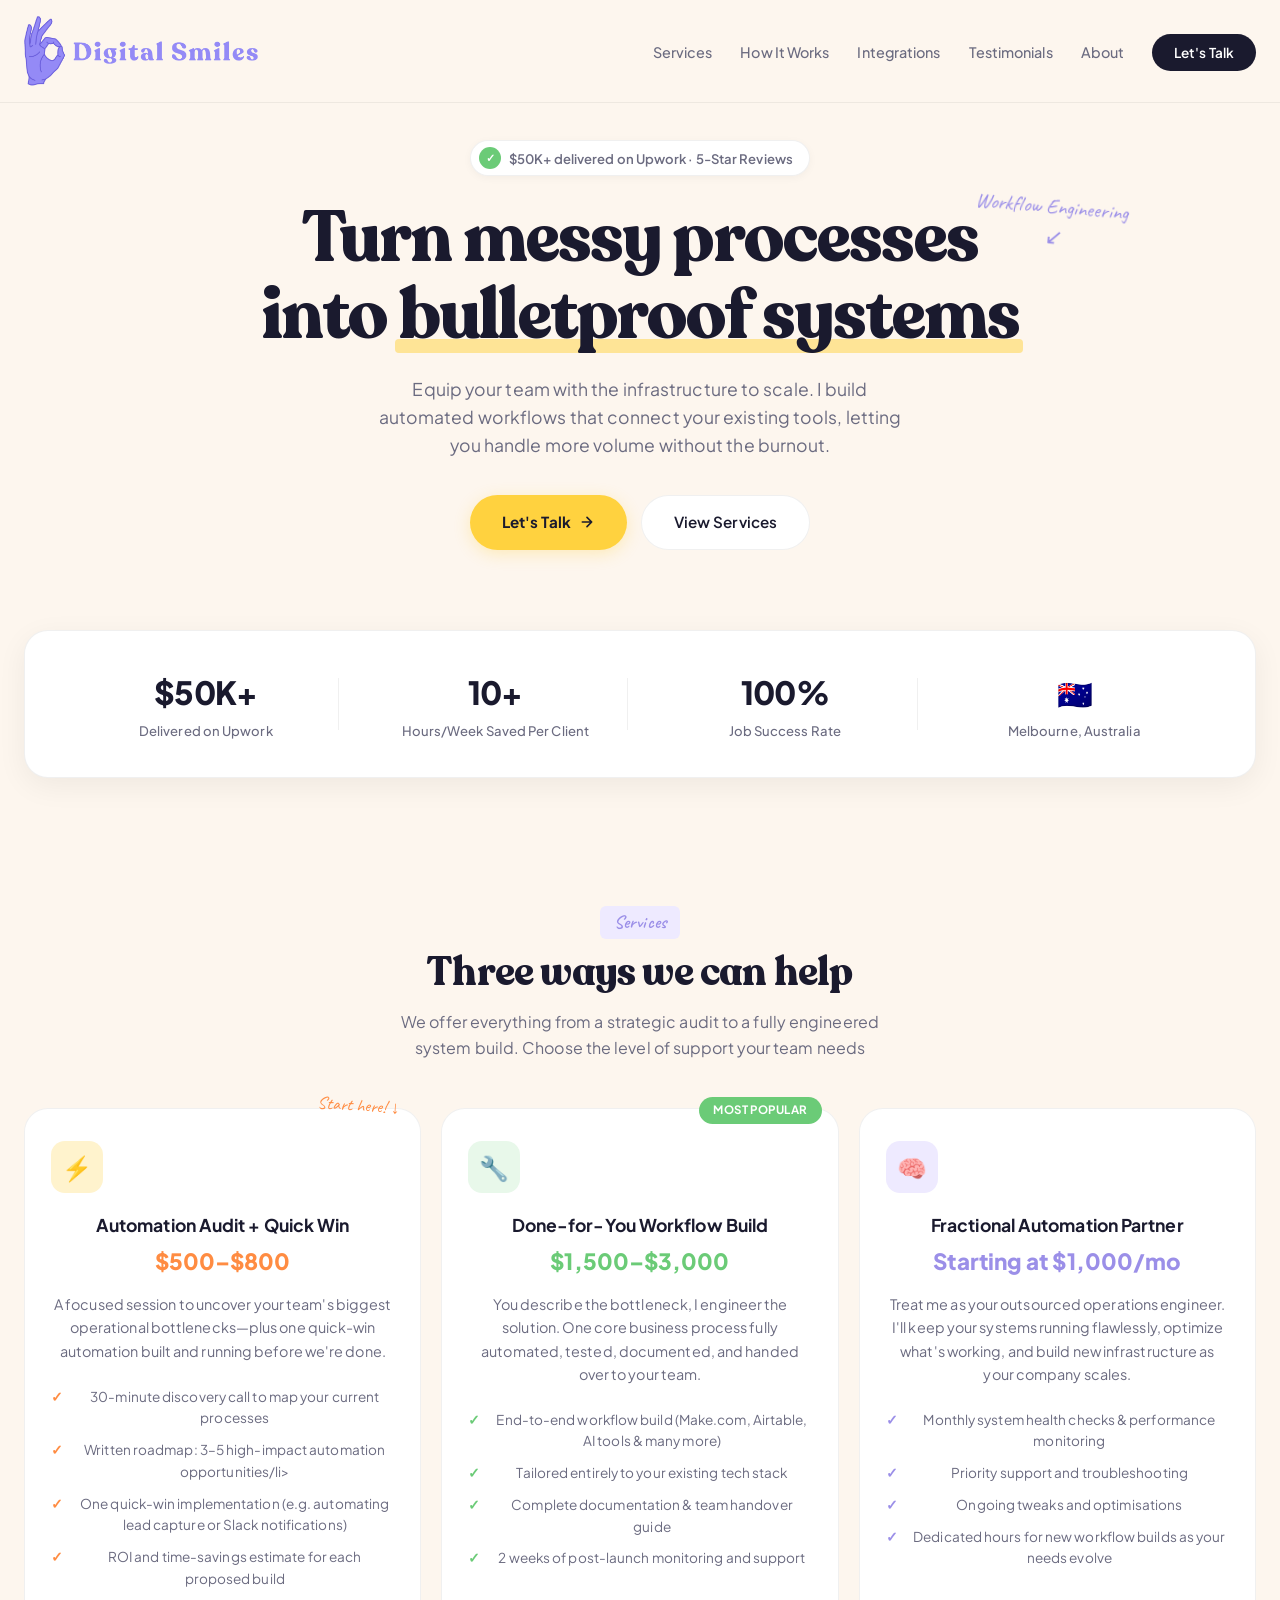
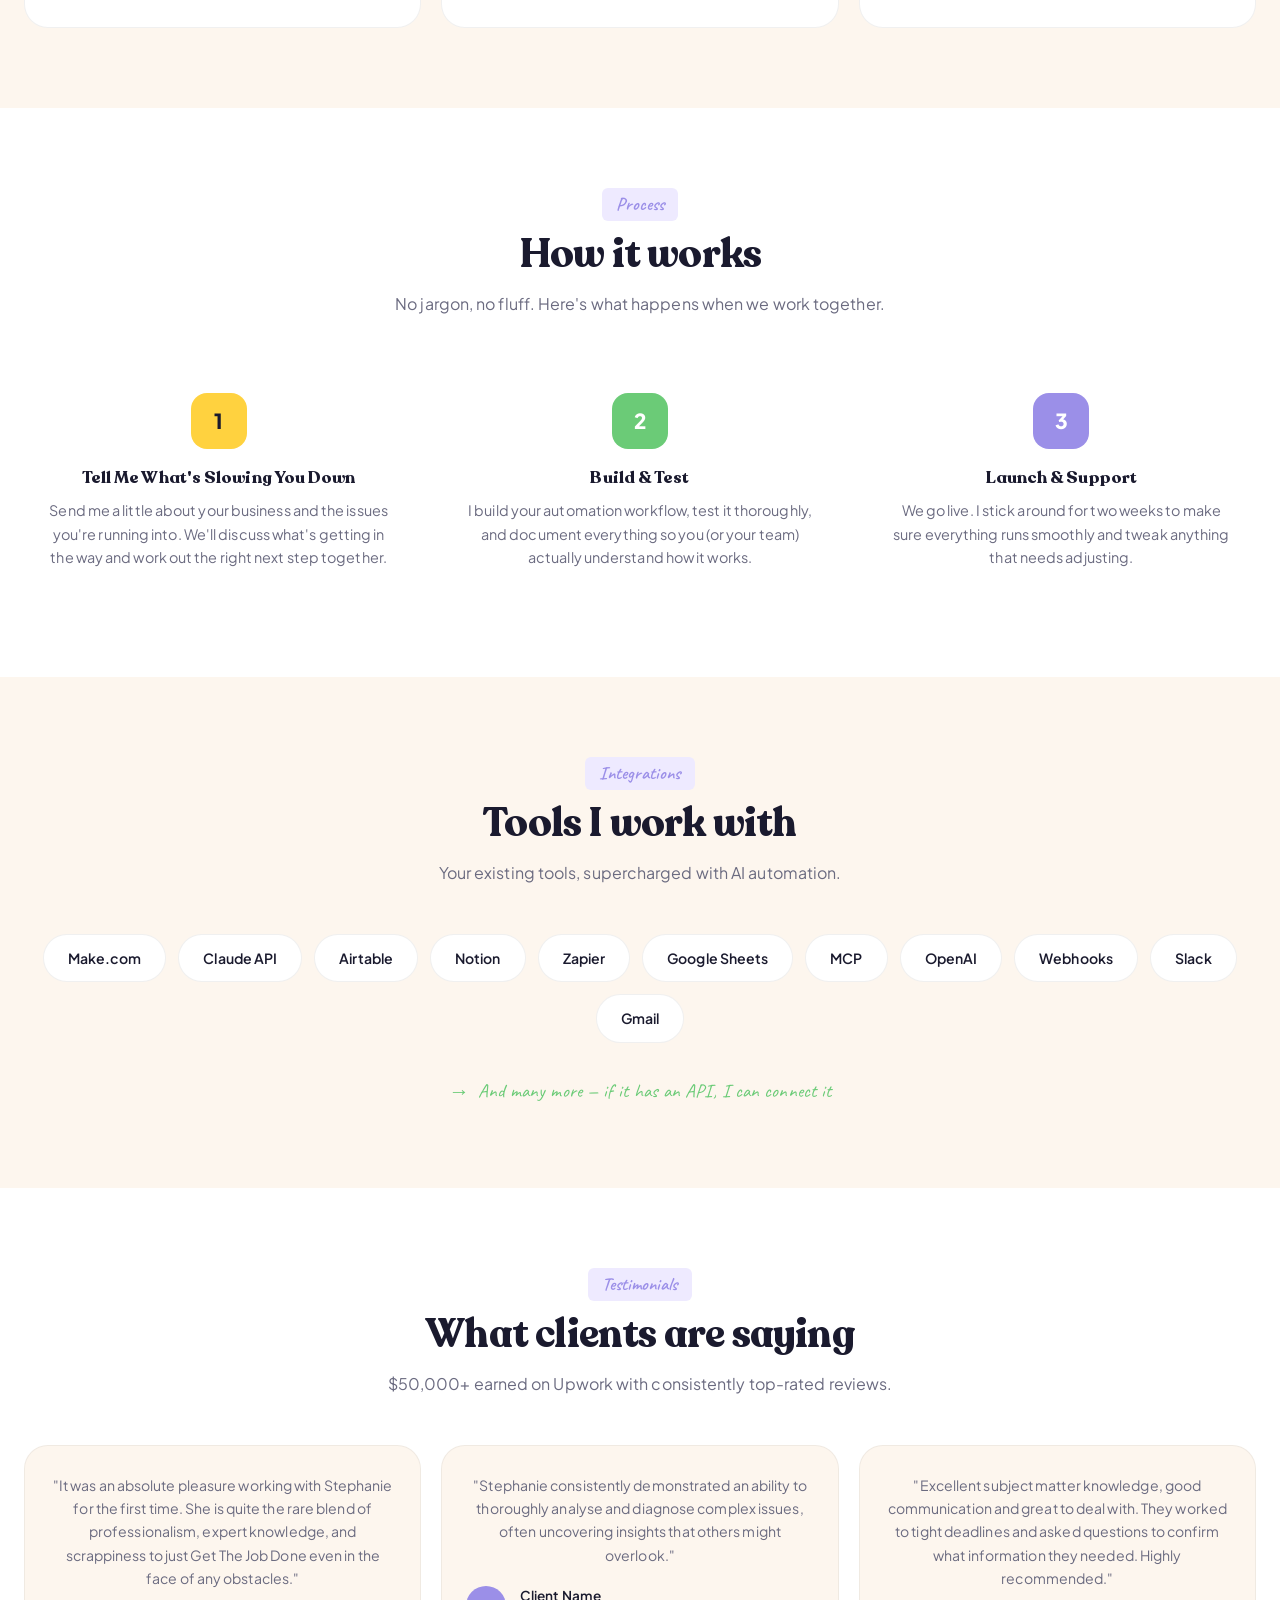
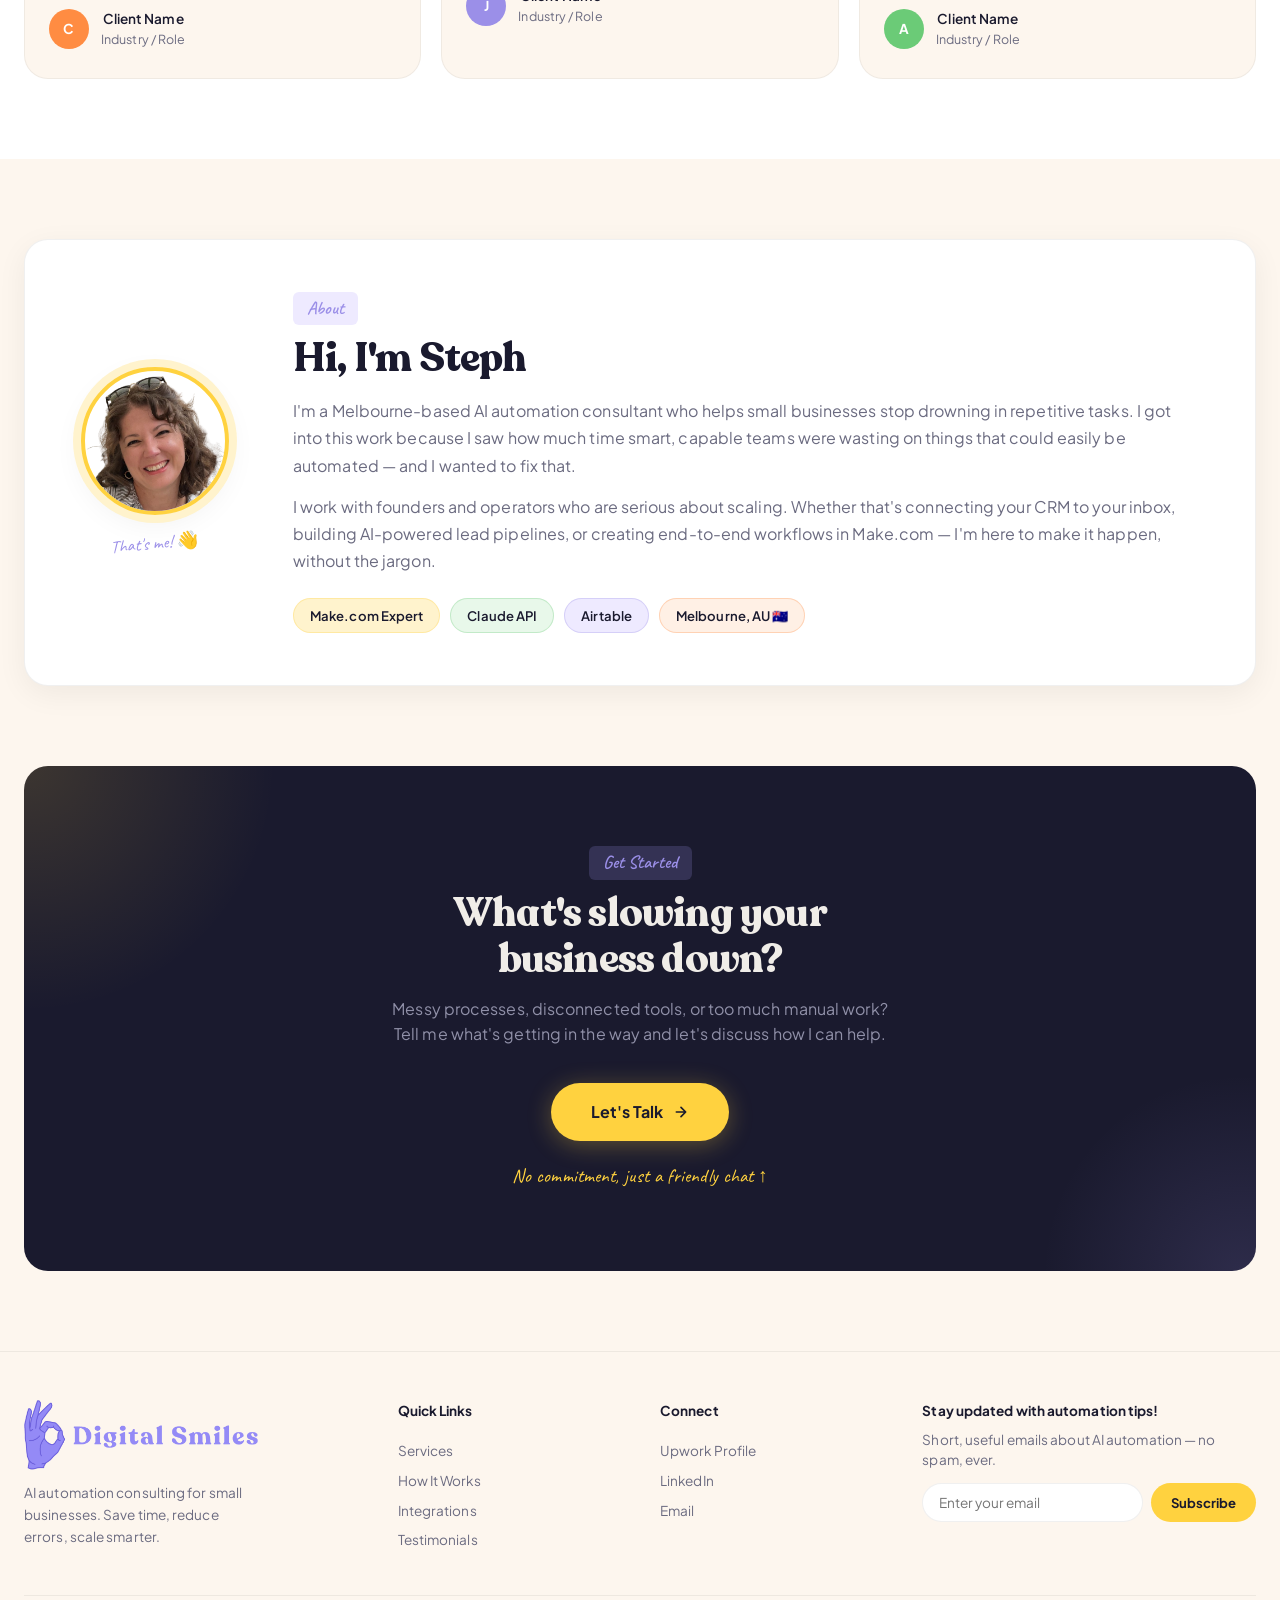
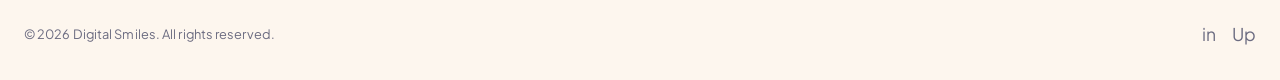
==== index.html @ 4c04ca76 "Use activated FormSubmit identifier for contact enquiries" ====
<!DOCTYPE html>
<html lang="en">
<head>
<meta charset="UTF-8">
<meta name="viewport" content="width=device-width, initial-scale=1.0">
<title>Digital Smiles — AI Automation Consulting</title>
<meta name="description" content="AI workflow automation specialist. Make.com, Claude API, Airtable & MCP integrations. Save 10+ hours/week with intelligent automation.">
<link rel="preconnect" href="https://fonts.googleapis.com">
<link rel="preconnect" href="https://fonts.gstatic.com" crossorigin>
<link href="https://fonts.googleapis.com/css2?family=Plus+Jakarta+Sans:ital,wght@0,400;0,500;0,600;0,700;0,800&family=Caveat:wght@400;500;600;700&display=swap" rel="stylesheet">
<script src="https://mcp.figma.com/mcp/html-to-design/capture.js" async></script>
<!-- Google tag (gtag.js) -->
<script async src="https://www.googletagmanager.com/gtag/js?id=G-SXK048250Z"></script>
<script>
  window.dataLayer = window.dataLayer || [];
  function gtag(){dataLayer.push(arguments);}
  gtag('js', new Date());

  gtag('config', 'G-SXK048250Z');
</script>
<style>
@font-face {
  font-family: 'Recoleta Alt';
  src: url('assets/fonts/Recoleta Alt Bold.woff2') format('woff2'),
       url('assets/fonts/Recoleta Alt Bold.otf') format('opentype');
  font-weight: 700;
  font-style: normal;
  font-display: swap;
}

h1, h2, h3 { font-family: 'Recoleta Alt', serif; font-weight: 700; }

*, *::before, *::after { margin: 0; padding: 0; box-sizing: border-box; }

:root {
  --bg: #FDF6EE;
  --bg-white: #FFFFFF;
  --bg-dark: #1A1A2E;
  --bg-dark-card: #242440;
  --text: #1A1A2E;
  --text-muted: #6B6B80;
  --text-light: #F0EDE8;
  --accent-yellow: #FFD23F;
  --accent-yellow-light: #FFF3CD;
  --accent-green: #6BCB77;
  --accent-green-light: #E8F8EA;
  --accent-purple: #9B8FE8;
  --accent-purple-light: #EEEAFF;
  --accent-orange: #FF8C42;
  --accent-orange-light: #FFF0E5;
  --accent-pink: #FF6B8A;
  --border: rgba(0,0,0,0.06);
  --border-light: rgba(255,255,255,0.1);
  --shadow-sm: 0 2px 8px rgba(0,0,0,0.04);
  --shadow-md: 0 8px 30px rgba(0,0,0,0.06);
  --shadow-lg: 0 16px 50px rgba(0,0,0,0.08);
  --radius: 16px;
  --radius-lg: 24px;
  --font-main: 'Plus Jakarta Sans', sans-serif;
  --font-hand: 'Caveat', cursive;
}

html { scroll-behavior: smooth; }
body { font-family: var(--font-main); background: var(--bg); color: var(--text); line-height: 1.6; overflow-x: hidden; font-size: 1.125rem; letter-spacing: 0.005em; }

.container { max-width: 1300px; margin: 0 auto; padding: 0 24px; }

/* ── Navigation ── */
nav {
  position: fixed; top: 0; left: 0; right: 0; z-index: 100;
  padding: 16px 0;
  background: rgba(253,246,238,0.85);
  backdrop-filter: blur(20px);
  border-bottom: 1px solid var(--border);
}
nav .container { display: flex; justify-content: space-between; align-items: center; }
.logo {
  font-weight: 800; font-size: 1.25rem;
  letter-spacing: -0.03em; color: var(--text);
  display: flex; align-items: center; gap: 8px;
}
.logo-icon {
  width: 32px; height: 32px; border-radius: 10px;
  background: var(--accent-yellow);
  display: flex; align-items: center; justify-content: center;
  font-size: 1rem;
}
nav ul { display: flex; gap: 28px; list-style: none; }
nav a {
  color: var(--text-muted); text-decoration: none;
  font-size: 0.9rem; font-weight: 500;
  transition: color 0.3s;
}
nav a:hover { color: var(--text); }
.nav-cta {
  background: var(--text); color: #fff !important;
  padding: 10px 22px; border-radius: 100px;
  font-weight: 600; font-size: 0.85rem;
  transition: all 0.3s;
}
.nav-cta:hover { background: #2d2d4a; transform: translateY(-1px); }

/* ── Hero ── */
.hero {
  padding: 140px 0 80px;
  text-align: center;
  position: relative;
}
.hero-badge {
  display: inline-flex; align-items: center; gap: 8px;
  padding: 6px 16px 6px 8px;
  background: var(--bg-white);
  border: 1px solid var(--border);
  border-radius: 100px;
  font-size: 0.82rem; font-weight: 600;
  color: var(--text-muted);
  margin-bottom: 24px;
  box-shadow: var(--shadow-sm);
  animation: fadeUp 0.6s ease both;
}
.hero-badge-dot {
  width: 22px; height: 22px; border-radius: 50%;
  background: var(--accent-green);
  display: flex; align-items: center; justify-content: center;
  font-size: 0.7rem; color: #fff;
}
.hero h1 {
  font-size: clamp(2.6rem, 5.5vw, 5rem);
  font-weight: 800; line-height: 1.1;
  letter-spacing: -0.03em;
  max-width: 900px; margin: 0 auto 20px;
  animation: fadeUp 0.6s ease 0.1s both;
}
.hero h1 .highlight {
  position: relative; display: inline-block;
}
.hero h1 .highlight::after {
  content: '';
  position: absolute; bottom: 2px; left: -4px; right: -4px;
  height: 14px;
  background: var(--accent-yellow);
  border-radius: 4px;
  z-index: -1;
  opacity: 0.5;
}
.hero-annotation {
  font-family: var(--font-hand);
  font-size: 1.3rem;
  color: var(--accent-purple);
  position: absolute;
  transform: rotate(-6deg);
}
.hero-annotation-right {
  right: 12%; top: 190px;
  transform: rotate(5deg);
}
.hero-annotation-right::after {
  content: '↙';
  display: block;
  font-family: var(--font-hand);
  font-size: 1.4rem;
  margin-top: -4px;
  margin-left: 10px;
}
.hero p {
  font-size: 1.1rem; color: var(--text-muted);
  max-width: 540px; margin: 0 auto 36px;
  animation: fadeUp 0.6s ease 0.2s both;
}
.hero-buttons {
  display: flex; gap: 14px; justify-content: center;
  animation: fadeUp 0.6s ease 0.3s both;
}
.btn-primary {
  display: inline-flex; align-items: center; gap: 8px;
  padding: 14px 32px;
  background: var(--accent-yellow);
  color: var(--text);
  font-weight: 700; font-size: 0.95rem;
  text-decoration: none;
  border-radius: 100px;
  transition: all 0.3s;
  box-shadow: 0 4px 16px rgba(255,210,63,0.3);
}
.btn-primary:hover { transform: translateY(-2px); box-shadow: 0 6px 24px rgba(255,210,63,0.4); }
.btn-secondary {
  display: inline-flex; align-items: center; gap: 8px;
  padding: 14px 32px;
  background: var(--bg-white);
  color: var(--text);
  font-weight: 600; font-size: 0.95rem;
  text-decoration: none;
  border-radius: 100px;
  border: 1.5px solid var(--border);
  transition: all 0.3s;
}
.btn-secondary:hover { border-color: #ccc; transform: translateY(-2px); }

@keyframes fadeUp {
  from { opacity: 0; transform: translateY(20px); }
  to { opacity: 1; transform: translateY(0); }
}

/* ── Stats ribbon ── */
.stats {
  padding: 48px 0;
}
.stats-inner {
  background: var(--bg-white);
  border-radius: var(--radius-lg);
  border: 1px solid var(--border);
  padding: 36px 48px;
  box-shadow: var(--shadow-md);
}
.stats-grid {
  display: grid;
  grid-template-columns: repeat(4, 1fr);
  gap: 24px;
  text-align: center;
}
.stat { position: relative; }
.stat:not(:last-child)::after {
  content: '';
  position: absolute; right: 0; top: 15%; height: 70%;
  width: 1px; background: var(--border);
}
.stat-number {
  font-size: 2rem; font-weight: 800;
  letter-spacing: -0.02em;
  color: var(--text);
}
.stat-number .emoji { font-size: 1.8rem; }
.stat-label { font-size: 0.82rem; color: var(--text-muted); margin-top: 2px; font-weight: 500; }

/* ── Section shared ── */
section { padding: 80px 0; }
.section-label {
  display: inline-block;
  font-family: var(--font-hand);
  font-size: 1.15rem; font-weight: 600;
  color: var(--accent-purple);
  background: var(--accent-purple-light);
  padding: 2px 14px; border-radius: 6px;
  margin-bottom: 10px;
}
.section-title {
  font-size: clamp(1.8rem, 3.5vw, 2.5rem);
  font-weight: 800;
  letter-spacing: -0.02em;
  margin-bottom: 14px;
  line-height: 1.15;
}
.section-subtitle {
  font-size: 1rem; color: var(--text-muted);
  max-width: 520px;
  margin-bottom: 48px;
}
.section-center { text-align: center; }
.section-center .section-subtitle { margin-left: auto; margin-right: auto; }

/* ── Packages ── */
.packages-grid {
  display: grid;
  grid-template-columns: repeat(3, 1fr);
  gap: 20px;
}
.package {
  background: var(--bg-white);
  border: 1.5px solid var(--border);
  border-radius: var(--radius-lg);
  padding: 32px 26px;
  transition: all 0.4s;
  position: relative;
}
.package:hover { transform: translateY(-6px); box-shadow: var(--shadow-lg); }
.package-icon {
  width: 52px; height: 52px;
  border-radius: 14px;
  display: flex; align-items: center; justify-content: center;
  font-size: 1.5rem;
  margin-bottom: 18px;
}
.package:nth-child(1) .package-icon { background: var(--accent-yellow-light); }
.package:nth-child(2) .package-icon { background: var(--accent-green-light); }
.package:nth-child(3) .package-icon { background: var(--accent-purple-light); }

.package-name {
  font-weight: 700; font-size: 1.1rem;
  margin-bottom: 4px;
}
.package-price {
  font-weight: 800; font-size: 1.4rem;
  margin-bottom: 14px;
}
.package:nth-child(1) .package-price { color: var(--accent-orange); }
.package:nth-child(2) .package-price { color: var(--accent-green); }
.package:nth-child(3) .package-price { color: var(--accent-purple); }

.package-desc {
  font-size: 0.9rem; color: var(--text-muted);
  margin-bottom: 18px; line-height: 1.6;
}
.package-features { list-style: none; }
.package-features li {
  font-size: 0.85rem; color: var(--text-muted);
  padding: 5px 0 5px 24px;
  position: relative;
}
.package-features li::before {
  content: '✓'; position: absolute; left: 0;
  font-weight: 700; font-size: 0.85rem;
}
.package:nth-child(1) .package-features li::before { color: var(--accent-orange); }
.package:nth-child(2) .package-features li::before { color: var(--accent-green); }
.package:nth-child(3) .package-features li::before { color: var(--accent-purple); }

.package-draft {
  display: inline-block;
  margin-top: 14px; padding: 4px 12px;
  font-size: 0.7rem; font-weight: 600;
  text-transform: uppercase; letter-spacing: 0.04em;
  border-radius: 6px;
  background: var(--accent-purple-light);
  color: var(--accent-purple);
}
.package-annotation {
  position: absolute; top: -18px; right: 20px;
  font-family: var(--font-hand);
  font-size: 1.1rem; color: var(--accent-orange);
  transform: rotate(4deg);
}
.package-popular {
  position: absolute; top: -12px; right: 16px;
  background: var(--accent-green);
  color: #fff;
  font-size: 0.72rem; font-weight: 700;
  padding: 4px 14px; border-radius: 100px;
  text-transform: uppercase; letter-spacing: 0.04em;
}

/* ── How it works ── */
.how-section { background: var(--bg-white); border-radius: 0; }
.steps-grid {
  display: grid;
  grid-template-columns: repeat(3, 1fr);
  gap: 32px;
  counter-reset: step;
}
.step {
  counter-increment: step;
  text-align: center;
  padding: 28px 20px;
  border-radius: var(--radius-lg);
  transition: all 0.3s;
}
.step:hover { background: var(--bg); }
.step-num-wrap {
  width: 56px; height: 56px;
  border-radius: 16px;
  display: flex; align-items: center; justify-content: center;
  margin: 0 auto 16px;
  font-weight: 800; font-size: 1.3rem;
  color: #fff;
}
.step:nth-child(1) .step-num-wrap { background: var(--accent-yellow); color: var(--text); }
.step:nth-child(2) .step-num-wrap { background: var(--accent-green); }
.step:nth-child(3) .step-num-wrap { background: var(--accent-purple); }
.step-num-wrap::before { content: counter(step); }
.step h3 {
  font-weight: 700; font-size: 1.05rem;
  margin-bottom: 8px;
}
.step p { font-size: 0.9rem; color: var(--text-muted); line-height: 1.6; }

/* ── Tools / Integrations ── */
.tools-section { text-align: center; }
.tools-grid {
  display: flex; flex-wrap: wrap; gap: 16px;
  justify-content: center;
  margin-top: 40px;
}
.tool-badge {
  width: 64px; height: 64px;
  border-radius: 18px;
  display: flex; align-items: center; justify-content: center;
  font-size: 0.72rem; font-weight: 700;
  color: #fff;
  transition: all 0.3s;
  cursor: default;
  position: relative;
}
.tool-badge:hover { transform: translateY(-4px) scale(1.08); }
.tool-badge .tool-name {
  position: absolute; bottom: -22px; left: 50%;
  transform: translateX(-50%);
  font-size: 0.72rem; font-weight: 600;
  color: var(--text-muted);
  white-space: nowrap;
}
.tool-badge:nth-child(1) { background: #E8394D; }
.tool-badge:nth-child(2) { background: #7B61FF; }
.tool-badge:nth-child(3) { background: #18BFFF; }
.tool-badge:nth-child(4) { background: #000000; }
.tool-badge:nth-child(5) { background: #FF4F00; }
.tool-badge:nth-child(6) { background: #0F9D58; }
.tool-badge:nth-child(7) { background: #5865F2; }
.tool-badge:nth-child(8) { background: #FF6B00; }
.tool-badge:nth-child(9) { background: #2D7FF9; }

.tool-text {
  padding: 12px 24px;
  background: var(--bg-white);
  border: 1.5px solid var(--border);
  border-radius: 100px;
  font-size: 0.88rem; font-weight: 600;
  color: var(--text);
  transition: all 0.3s;
}
.tool-text:hover { border-color: var(--accent-yellow); transform: translateY(-2px); }

.tools-pills {
  display: flex; flex-wrap: wrap; gap: 12px;
  justify-content: center;
  margin-top: 40px;
}

.tools-annotation {
  font-family: var(--font-hand);
  font-size: 1.2rem;
  color: var(--accent-green);
  margin-top: 32px;
  display: flex; align-items: center; justify-content: center; gap: 8px;
}
.tools-annotation::before { content: '→'; font-size: 1.3rem; }

/* ── Testimonials ── */
.proof-section { background: var(--bg-white); }
.proof-grid {
  display: grid;
  grid-template-columns: repeat(3, 1fr);
  gap: 20px;
}
.proof-card {
  background: var(--bg);
  border: 1.5px solid rgba(0,0,0,0.05);
  border-radius: var(--radius-lg);
  padding: 28px 24px;
  transition: all 0.3s;
}
.proof-card:hover { transform: translateY(-4px); box-shadow: var(--shadow-md); background: var(--bg-white); }
.proof-title { font-weight: 700; font-size: 1rem; margin-bottom: 10px; }
.proof-quote {
  font-size: 0.88rem; color: var(--text-muted);
  line-height: 1.65; margin-bottom: 18px;
}
.proof-author {
  display: flex; align-items: center; gap: 12px;
}
.proof-avatar {
  width: 40px; height: 40px; border-radius: 50%;
  display: flex; align-items: center; justify-content: center;
  font-weight: 700; font-size: 0.85rem; color: #fff;
}
.proof-card:nth-child(1) .proof-avatar { background: var(--accent-orange); }
.proof-card:nth-child(2) .proof-avatar { background: var(--accent-purple); }
.proof-card:nth-child(3) .proof-avatar { background: var(--accent-green); }
.proof-name { font-weight: 600; font-size: 0.85rem; }
.proof-role { font-size: 0.78rem; color: var(--text-muted); }

/* ── About ── */
.about-inner {
  display: flex;
  align-items: center;
  gap: 64px;
  background: var(--bg-white);
  border: 1.5px solid var(--border);
  border-radius: var(--radius-lg);
  padding: 52px 56px;
  box-shadow: var(--shadow-md);
}
.about-photo-col {
  flex-shrink: 0;
  display: flex;
  flex-direction: column;
  align-items: center;
  position: relative;
}
.about-photo-wrap {
  position: relative;
}
.about-photo {
  width: 148px;
  height: 148px;
  border-radius: 50%;
  object-fit: cover;
  display: block;
  border: 4px solid var(--accent-yellow);
  box-shadow: 0 0 0 8px var(--accent-yellow-light), var(--shadow-md);
}
.about-photo-annotation {
  font-family: var(--font-hand);
  font-size: 1.1rem;
  color: var(--accent-purple);
  transform: rotate(-5deg);
  margin-top: 14px;
  text-align: center;
}
.about-content { flex: 1; }
.about-content .section-title { margin-bottom: 16px; }
.about-content p {
  font-size: 1rem;
  color: var(--text-muted);
  line-height: 1.7;
  margin-bottom: 14px;
}
.about-content p:last-of-type { margin-bottom: 0; }
.about-tags {
  display: flex;
  flex-wrap: wrap;
  gap: 10px;
  margin-top: 24px;
}
.about-tag {
  padding: 6px 16px;
  border-radius: 100px;
  font-size: 0.82rem;
  font-weight: 600;
  background: var(--accent-yellow-light);
  color: var(--text);
  border: 1.5px solid rgba(255,210,63,0.3);
}
.about-tag:nth-child(2) { background: var(--accent-green-light); border-color: rgba(107,203,119,0.3); }
.about-tag:nth-child(3) { background: var(--accent-purple-light); border-color: rgba(155,143,232,0.3); }
.about-tag:nth-child(4) { background: var(--accent-orange-light); border-color: rgba(255,140,66,0.3); }

@media (max-width: 900px) {
  .about-inner { flex-direction: column; gap: 36px; padding: 40px 28px; text-align: center; }
  .about-tags { justify-content: center; }
}

/* ── CTA Section (dark) ── */
.cta-section {
  background: var(--bg-dark);
  border-radius: var(--radius-lg);
  margin: 0 24px 80px;
  padding: 80px 60px;
  text-align: center;
  position: relative;
  overflow: hidden;
}
.cta-section::before {
  content: '';
  position: absolute; top: -50%; left: -20%;
  width: 500px; height: 500px;
  background: radial-gradient(circle, rgba(255,210,63,0.15) 0%, transparent 70%);
  pointer-events: none;
}
.cta-section::after {
  content: '';
  position: absolute; bottom: -40%; right: -15%;
  width: 400px; height: 400px;
  background: radial-gradient(circle, rgba(155,143,232,0.15) 0%, transparent 70%);
  pointer-events: none;
}
.cta-section .section-title {
  color: var(--text-light);
  max-width: 500px;
  margin: 0 auto 14px;
  position: relative; z-index: 2;
}
.cta-section .section-subtitle {
  color: #9090A8;
  margin: 0 auto 36px;
  position: relative; z-index: 2;
}
.cta-section .section-label {
  background: rgba(155,143,232,0.2);
  color: var(--accent-purple);
  position: relative; z-index: 2;
}
.cta-btn {
  display: inline-flex; align-items: center; gap: 10px;
  padding: 16px 40px;
  background: var(--accent-yellow);
  color: var(--text);
  font-weight: 700; font-size: 1rem;
  text-decoration: none;
  border-radius: 100px;
  transition: all 0.3s;
  position: relative; z-index: 2;
  box-shadow: 0 4px 24px rgba(255,210,63,0.3);
}
.cta-btn:hover { transform: translateY(-2px); box-shadow: 0 8px 32px rgba(255,210,63,0.4); }
.cta-annotation {
  font-family: var(--font-hand);
  font-size: 1.2rem;
  color: var(--accent-yellow);
  margin-top: 20px;
  position: relative; z-index: 2;
}

/* ── Contact popup ── */
body.contact-open { overflow: hidden; }
.contact-dialog {
  width: min(560px, calc(100% - 32px));
  max-height: calc(100dvh - 32px);
  margin: auto; padding: 36px;
  border: 1px solid var(--border); border-radius: var(--radius-lg);
  background: var(--bg); color: var(--text);
  box-shadow: var(--shadow-lg); overflow-y: auto;
}
.contact-dialog::backdrop { background: rgba(26,26,46,0.65); }
.contact-close {
  position: absolute; top: 12px; right: 12px;
  width: 44px; height: 44px; border: none; border-radius: 100px;
  background: var(--bg-white); color: var(--text);
  font-size: 1.5rem; cursor: pointer;
}
.contact-dialog .section-label { margin-right: 32px; }
.contact-dialog h2 { font-size: clamp(1.7rem, 5vw, 2.1rem); line-height: 1.2; margin: 12px 0; }
.contact-intro { color: var(--text-muted); font-size: 0.95rem; margin-bottom: 24px; }
.contact-fields { display: grid; gap: 16px; border: none; min-width: 0; }
.contact-field { display: grid; gap: 6px; }
.contact-field label { font-size: 0.85rem; font-weight: 700; }
.contact-field input, .contact-field textarea {
  width: 100%; min-width: 0; padding: 12px 16px;
  font: inherit; font-size: 1rem; color: var(--text);
  background: var(--bg-white); border: 1px solid var(--text-muted);
  border-radius: var(--radius);
}
.contact-field textarea { min-height: 120px; resize: vertical; }
.contact-dialog :focus-visible, [data-contact-open]:focus-visible {
  outline: 3px solid var(--accent-purple); outline-offset: 3px;
}
.contact-submit { width: 100%; justify-content: center; border: none; font-family: inherit; cursor: pointer; }
.contact-submit:disabled { opacity: 0.65; cursor: wait; transform: none; }
.contact-note { margin-top: 16px; font-size: 0.8rem; color: var(--text-muted); }
.contact-note a { color: var(--text); overflow-wrap: anywhere; }
.contact-status { margin-top: 16px; font-size: 0.9rem; }
.contact-status:empty { display: none; }
.contact-status[data-state="error"] { padding: 12px; border-radius: var(--radius); background: var(--accent-orange-light); }
.contact-status[data-state="success"] { padding: 12px; border-radius: var(--radius); background: var(--accent-green-light); }
.contact-honey { display: none; }

/* ── Footer ── */
footer {
  padding: 48px 0 32px;
  border-top: 1px solid var(--border);
}
.footer-grid {
  display: grid;
  grid-template-columns: 1.5fr 1fr 1fr 1.5fr;
  gap: 40px;
  margin-bottom: 40px;
}
.footer-brand .logo { margin-bottom: 12px; }
.footer-brand p { font-size: 0.85rem; color: var(--text-muted); max-width: 240px; line-height: 1.6; }
.footer-col h4 { font-size: 0.85rem; font-weight: 700; margin-bottom: 14px; }
.footer-col a {
  display: block;
  font-size: 0.85rem; color: var(--text-muted);
  text-decoration: none; padding: 4px 0;
  transition: color 0.3s;
}
.footer-col a:hover { color: var(--text); }
.footer-subscribe p { font-size: 0.85rem; color: var(--text-muted); margin-bottom: 12px; line-height: 1.5; }
.footer-email-row {
  display: flex; gap: 8px;
}
.footer-email-row input {
  flex: 1; padding: 10px 16px;
  border: 1.5px solid var(--border);
  border-radius: 100px;
  font-family: var(--font-main);
  font-size: 0.85rem;
  background: var(--bg-white);
  outline: none;
  transition: border-color 0.3s;
}
.footer-email-row input:focus { border-color: var(--accent-yellow); }
.footer-email-row button {
  padding: 10px 20px;
  background: var(--accent-yellow);
  color: var(--text);
  font-weight: 700; font-size: 0.82rem;
  border: none; border-radius: 100px;
  cursor: pointer;
  transition: all 0.3s;
  font-family: var(--font-main);
}
.footer-email-row button:hover { background: #f0c430; }
.footer-bottom {
  display: flex; justify-content: space-between; align-items: center;
  padding-top: 24px;
  border-top: 1px solid var(--border);
  font-size: 0.8rem; color: var(--text-muted);
}
.footer-socials { display: flex; gap: 16px; }
.footer-socials a {
  color: var(--text-muted); text-decoration: none;
  transition: color 0.3s; font-size: 1.1rem;
}
.footer-socials a:hover { color: var(--text); }

/* ── Responsive ── */
@media (max-width: 900px) {
  .packages-grid, .steps-grid, .proof-grid { grid-template-columns: 1fr; }
  .stats-grid { grid-template-columns: repeat(2, 1fr); }
  .stat:not(:last-child)::after { display: none; }
  .footer-grid { grid-template-columns: 1fr 1fr; gap: 28px; }
  nav ul { display: none; }
  .hero-annotation { display: none; }
  .cta-section { margin: 0 16px 60px; padding: 60px 28px; }
}
@media (max-width: 600px) {
  .contact-dialog { padding: 28px 20px; }
  .hero-buttons { flex-wrap: wrap; }
  .hero h1 { font-size: 2rem; }
  section { padding: 56px 0; }
  .stats-inner { padding: 28px 20px; }
  .footer-grid { grid-template-columns: 1fr; }
  .packages-grid { gap: 16px; }
}
</style>
</head>
<body>

<!-- Navigation -->
<nav>
  <div class="container">
    <div class="logo">
      <img src="assets/img/digital-smiles-website-logo.png" alt="Digital Smiles" style="height: 70px; width: auto;">
    </div>
    <ul>
      <li><a href="#services">Services</a></li>
      <li><a href="#how">How It Works</a></li>
      <li><a href="#tools">Integrations</a></li>
      <li><a href="#proof">Testimonials</a></li>
      <li><a href="#about">About</a></li>
      <li><a href="mailto:hello@digitalsmiles.io" class="nav-cta" data-contact-open aria-haspopup="dialog" aria-controls="contact-dialog">Let's Talk</a></li>
    </ul>
  </div>
</nav>

<!-- Hero -->
<section class="hero">
  <div class="container">
    <div class="hero-badge">
      <span class="hero-badge-dot">✓</span>
      $50K+ delivered on Upwork · 5-Star Reviews
    </div>

    <span class="hero-annotation hero-annotation-right">Workflow Engineering</span>

    <h1>Turn messy processes <br>into <span class="highlight">bulletproof systems</span></h1>

    <p>Equip your team with the infrastructure to scale. I build automated workflows that connect your existing tools, letting you handle more volume without the burnout.</p>

    <div class="hero-buttons">
      <a href="mailto:hello@digitalsmiles.io" class="btn-primary" data-contact-open aria-haspopup="dialog" aria-controls="contact-dialog">
        Let's Talk
        <svg width="16" height="16" viewBox="0 0 24 24" fill="none" stroke="currentColor" stroke-width="2.5" stroke-linecap="round" stroke-linejoin="round"><path d="M5 12h14M12 5l7 7-7 7"/></svg>
      </a>
      <a href="#services" class="btn-secondary">View Services</a>
    </div>
  </div>
</section>

<!-- Stats -->
<section class="stats" style="padding-top: 0;">
  <div class="container">
    <div class="stats-inner">
      <div class="stats-grid">
        <div class="stat">
          <div class="stat-number">$50K+</div>
          <div class="stat-label">Delivered on Upwork</div>
        </div>
        <div class="stat">
          <div class="stat-number">10+</div>
          <div class="stat-label">Hours/Week Saved Per Client</div>
        </div>
        <div class="stat">
          <div class="stat-number">100%</div>
          <div class="stat-label">Job Success Rate</div>
        </div>
        <div class="stat">
          <div class="stat-number"><span class="emoji">🇦🇺</span></div>
          <div class="stat-label">Melbourne, Australia</div>
        </div>
      </div>
    </div>
  </div>
</section>

<!-- Services / Packages -->
<section id="services">
  <div class="container section-center">
    <div class="section-label">Services</div>
    <h2 class="section-title">Three ways we can help</h2>
    <div class="section-subtitle">We offer everything from a strategic audit to a fully engineered system build. Choose the level of support your team needs</div>

    <div class="packages-grid">
      <!-- Package 1 -->
      <div class="package">
        <div class="package-annotation">Start here! ↓</div>
        <div class="package-icon">⚡</div>
        <div class="package-name">Automation Audit + Quick Win</div>
        <div class="package-price">$500–$800</div>
        <p class="package-desc">A focused session to uncover your team's biggest operational bottlenecks—plus one quick-win automation built and running before we're done.</p>
        <ul class="package-features">
          <li>30-minute discovery call to map your current processes</li>
          <li>Written roadmap: 3–5 high-impact automation opportunities/li>
          <li>One quick-win implementation (e.g. automating lead capture or Slack notifications)</li>
          <li>ROI and time-savings estimate for each proposed build</li>
        </ul>
      </div>

      <!-- Package 2 -->
      <div class="package">
        <div class="package-popular">Most Popular</div>
        <div class="package-icon">🔧</div>
        <div class="package-name">Done-for-You Workflow Build</div>
        <div class="package-price">$1,500–$3,000</div>
        <p class="package-desc">You describe the bottleneck, I engineer the solution. One core business process fully automated, tested, documented, and handed over to your team.</p>
        <ul class="package-features">
          <li>End-to-end workflow build (Make.com, Airtable, AI tools & many more)</li>
          <li>Tailored entirely to your existing tech stack</li>
          <li>Complete documentation & team handover guide</li>
          <li>2 weeks of post-launch monitoring and support</li>
        </ul>
      </div>

      <!-- Package 3 -->
      <div class="package">
        <div class="package-icon">🧠</div>
        <div class="package-name">Fractional Automation Partner</div>
        <div class="package-price">Starting at $1,000/mo</div>
        <p class="package-desc">Treat me as your outsourced operations engineer. I'll keep your systems running flawlessly, optimize what's working, and build new infrastructure as your company scales.</p>
        <ul class="package-features">
          <li>Monthly system health checks & performance monitoring</li>
          <li>Priority support and troubleshooting</li>
          <li>Ongoing tweaks and optimisations</li>
          <li>Dedicated hours for new workflow builds as your needs evolve</li>
        </ul>
      </div>
    </div>
  </div>
</section>

<!-- How It Works -->
<section id="how" class="how-section">
  <div class="container section-center">
    <div class="section-label">Process</div>
    <h2 class="section-title">How it works</h2>
    <div class="section-subtitle">No jargon, no fluff. Here's what happens when we work together.</div>

    <div class="steps-grid">
      <div class="step">
        <div class="step-num-wrap"></div>
        <h3>Tell Me What's Slowing You Down</h3>
        <p>Send me a little about your business and the issues you're running into. We'll discuss what's getting in the way and work out the right next step together.</p>
      </div>
      <div class="step">
        <div class="step-num-wrap"></div>
        <h3>Build & Test</h3>
        <p>I build your automation workflow, test it thoroughly, and document everything so you (or your team) actually understand how it works.</p>
      </div>
      <div class="step">
        <div class="step-num-wrap"></div>
        <h3>Launch & Support</h3>
        <p>We go live. I stick around for two weeks to make sure everything runs smoothly and tweak anything that needs adjusting.</p>
      </div>
    </div>
  </div>
</section>

<!-- Integrations -->
<section id="tools" class="tools-section">
  <div class="container section-center">
    <div class="section-label">Integrations</div>
    <h2 class="section-title">Tools I work with</h2>
    <div class="section-subtitle">Your existing tools, supercharged with AI automation.</div>

    <div class="tools-pills">
      <span class="tool-text">Make.com</span>
      <span class="tool-text">Claude API</span>
      <span class="tool-text">Airtable</span>
      <span class="tool-text">Notion</span>
      <span class="tool-text">Zapier</span>
      <span class="tool-text">Google Sheets</span>
      <span class="tool-text">MCP</span>
      <span class="tool-text">OpenAI</span>
      <span class="tool-text">Webhooks</span>
      <span class="tool-text">Slack</span>
      <span class="tool-text">Gmail</span>
    </div>
    <div class="tools-annotation">And many more — if it has an API, I can connect it</div>
  </div>
</section>

<!-- Testimonials -->
<section id="proof" class="proof-section">
  <div class="container section-center">
    <div class="section-label">Testimonials</div>
    <h2 class="section-title">What clients are saying</h2>
    <div class="section-subtitle">$50,000+ earned on Upwork with consistently top-rated reviews.</div>

    <div class="proof-grid">
      <div class="proof-card">
        <p class="proof-quote">"It was an absolute pleasure working with Stephanie for the first time. She is quite the rare blend of professionalism, expert knowledge, and scrappiness to just Get The Job Done even in the face of any obstacles."</p>
        <div class="proof-author">
          <div class="proof-avatar">C</div>
          <div>
            <div class="proof-name">Client Name</div>
            <div class="proof-role">Industry / Role</div>
          </div>
        </div>
      </div>
      <div class="proof-card">
        <p class="proof-quote">"Stephanie consistently demonstrated an ability to thoroughly analyse and diagnose complex issues, often uncovering insights that others might overlook."</p>
        <div class="proof-author">
          <div class="proof-avatar">J</div>
          <div>
            <div class="proof-name">Client Name</div>
            <div class="proof-role">Industry / Role</div>
          </div>
        </div>
      </div>
      <div class="proof-card">
        <p class="proof-quote">"Excellent subject matter knowledge, good communication and great to deal with. They worked to tight deadlines and asked questions to confirm what information they needed. Highly recommended."</p>
        <div class="proof-author">
          <div class="proof-avatar">A</div>
          <div>
            <div class="proof-name">Client Name</div>
            <div class="proof-role">Industry / Role</div>
          </div>
        </div>
      </div>
    </div>
  </div>
</section>

<!-- About -->
<section id="about">
  <div class="container">
    <div class="about-inner">
      <div class="about-photo-col">
        <div class="about-photo-wrap">
          <!-- Drop your profile photo at assets/img/profile.jpg -->
          <img src="assets/img/profile.png" alt="Steph Miles" class="about-photo">
        </div>
        <div class="about-photo-annotation">That's me! 👋</div>
      </div>
      <div class="about-content">
        <div class="section-label">About</div>
        <h2 class="section-title">Hi, I'm Steph</h2>
        <p>I'm a Melbourne-based AI automation consultant who helps small businesses stop drowning in repetitive tasks. I got into this work because I saw how much time smart, capable teams were wasting on things that could easily be automated — and I wanted to fix that.</p>
        <p>I work with founders and operators who are serious about scaling. Whether that's connecting your CRM to your inbox, building AI-powered lead pipelines, or creating end-to-end workflows in Make.com — I'm here to make it happen, without the jargon.</p>
        <div class="about-tags">
          <span class="about-tag">Make.com Expert</span>
          <span class="about-tag">Claude API</span>
          <span class="about-tag">Airtable</span>
          <span class="about-tag">Melbourne, AU 🇦🇺</span>
        </div>
      </div>
    </div>
  </div>
</section>

<!-- CTA -->
<div id="contact">
  <div class="cta-section">
    <div class="section-label">Get Started</div>
    <h2 class="section-title">What's slowing your business down?</h2>
    <div class="section-subtitle">Messy processes, disconnected tools, or too much manual work? Tell me what's getting in the way and let's discuss how I can help.</div>
    <a href="mailto:hello@digitalsmiles.io" class="cta-btn" data-contact-open aria-haspopup="dialog" aria-controls="contact-dialog">
      Let's Talk
      <svg width="16" height="16" viewBox="0 0 24 24" fill="none" stroke="currentColor" stroke-width="2.5" stroke-linecap="round" stroke-linejoin="round"><path d="M5 12h14M12 5l7 7-7 7"/></svg>
    </a>
    <div class="cta-annotation">No commitment, just a friendly chat ↑</div>
  </div>
</div>

<!-- Contact submissions are forwarded by FormSubmit after inbox activation. -->
<dialog id="contact-dialog" class="contact-dialog" aria-labelledby="contact-title" aria-describedby="contact-intro">
  <button type="button" class="contact-close" aria-label="Close contact form">&times;</button>
  <div class="section-label">Let's Talk</div>
  <h2 id="contact-title">What's slowing your business down?</h2>
  <p id="contact-intro" class="contact-intro">Tell me what's happening in your business and what you'd like to make easier. I'll get back to you to discuss how I can help.</p>
  <form id="contact-form" action="https://formsubmit.co/30cc5b46e5f23aabfa7aefcddbfc82f7" method="POST">
    <input type="hidden" name="_subject" value="New enquiry from Digital Smiles">
    <input type="hidden" name="_template" value="table">
    <input type="text" name="_honey" class="contact-honey" tabindex="-1" autocomplete="off" aria-hidden="true">
    <fieldset class="contact-fields" aria-label="Your enquiry">
      <div class="contact-field">
        <label for="contact-name">Your name</label>
        <input id="contact-name" name="name" autocomplete="name" maxlength="150" required autofocus>
      </div>
      <div class="contact-field">
        <label for="contact-email">Email address</label>
        <input id="contact-email" type="email" name="email" autocomplete="email" maxlength="254" required>
      </div>
      <div class="contact-field">
        <label for="contact-message">What can I help with?</label>
        <textarea id="contact-message" name="message" rows="4" maxlength="5000" placeholder="What's taking up your time, and what would you like to change?" required></textarea>
      </div>
      <button type="submit" class="btn-primary contact-submit">Start the Conversation &rarr;</button>
    </fieldset>
    <p id="contact-status" class="contact-status" role="status" aria-live="polite" aria-atomic="true"></p>
  </form>
  <p class="contact-note">No commitment, just a conversation. Prefer email? <a href="mailto:hello@digitalsmiles.io">hello@digitalsmiles.io</a></p>
</dialog>

<!-- Footer -->
<footer>
  <div class="container">
    <div class="footer-grid">
      <div class="footer-brand">
        <div class="logo">
          <img src="assets/img/digital-smiles-website-logo.png" alt="Digital Smiles" style="height: 70px; width: auto;">
        </div>
        <p>AI automation consulting for small businesses. Save time, reduce errors, scale smarter.</p>
      </div>
      <div class="footer-col">
        <h4>Quick Links</h4>
        <a href="#services">Services</a>
        <a href="#how">How It Works</a>
        <a href="#tools">Integrations</a>
        <a href="#proof">Testimonials</a>
      </div>
      <div class="footer-col">
        <h4>Connect</h4>
        <a href="#">Upwork Profile</a>
        <a href="#">LinkedIn</a>
        <a href="mailto:hello@digitalsmiles.io">Email</a>
      </div>
      <div class="footer-subscribe">
        <h4 style="font-size: 0.85rem; font-weight: 700; margin-bottom: 8px;">Stay updated with automation tips!</h4>
        <p>Short, useful emails about AI automation — no spam, ever.</p>
        <div class="footer-email-row">
          <input type="email" placeholder="Enter your email">
          <button>Subscribe</button>
        </div>
      </div>
    </div>
    <div class="footer-bottom">
      <span>&copy; 2026 Digital Smiles. All rights reserved.</span>
      <div class="footer-socials">
        <a href="#" title="LinkedIn">in</a>
        <a href="#" title="Upwork">Up</a>
      </div>
    </div>
  </div>
</footer>

<script>
(() => {
  const dialog = document.getElementById('contact-dialog');
  const form = document.getElementById('contact-form');
  const fields = form.querySelector('fieldset');
  const submit = form.querySelector('[type="submit"]');
  const status = document.getElementById('contact-status');
  let opener;
  let sending = false;

  document.querySelectorAll('[data-contact-open]').forEach(link => {
    link.addEventListener('click', event => {
      if (typeof dialog.showModal !== 'function') return;
      event.preventDefault();
      opener = link;
      dialog.showModal();
      document.body.classList.add('contact-open');
    });
  });
  dialog.querySelector('.contact-close').addEventListener('click', () => dialog.close());
  dialog.addEventListener('click', event => {
    const bounds = dialog.getBoundingClientRect();
    if (event.target === dialog && (event.clientX < bounds.left || event.clientX > bounds.right || event.clientY < bounds.top || event.clientY > bounds.bottom)) {
      dialog.close();
    }
  });
  dialog.addEventListener('close', () => {
    document.body.classList.remove('contact-open');
    opener?.focus({ preventScroll: true });
  });

  form.addEventListener('submit', async event => {
    event.preventDefault();
    if (sending) return;
    for (const field of [form.elements.name, form.elements.email, form.elements.message]) {
      field.value = field.value.trim();
    }
    if (!form.reportValidity()) return;
    const payload = Object.fromEntries(new FormData(form));
    payload._replyto = payload.email;
    payload._url = window.location.href;
    sending = true;
    fields.disabled = true;
    form.setAttribute('aria-busy', 'true');
    submit.textContent = 'Sending…';
    status.dataset.state = 'pending';
    status.textContent = 'Sending your message…';
    const controller = new AbortController();
    const timeout = setTimeout(() => controller.abort(), 20000);
    try {
      const response = await fetch('https://formsubmit.co/ajax/30cc5b46e5f23aabfa7aefcddbfc82f7', {
        method: 'POST',
        headers: { 'Content-Type': 'application/json', 'Accept': 'application/json' },
        body: JSON.stringify(payload),
        signal: controller.signal
      });
      const result = await response.json();
      if (!response.ok || (result.success !== true && result.success !== 'true')) {
        throw new Error('Submission was not accepted');
      }
      form.reset();
      status.dataset.state = 'success';
      status.textContent = "Thanks for reaching out! Your message has been submitted. I'll be in touch to discuss your next steps.";
    } catch (error) {
      status.dataset.state = 'error';
      status.textContent = "We couldn't confirm your message was sent. Your details are still here — please try again or email hello@digitalsmiles.io directly.";
    } finally {
      clearTimeout(timeout);
      sending = false;
      fields.disabled = false;
      form.removeAttribute('aria-busy');
      submit.textContent = 'Start the Conversation →';
    }
  });
})();
</script>

</body>
</html>
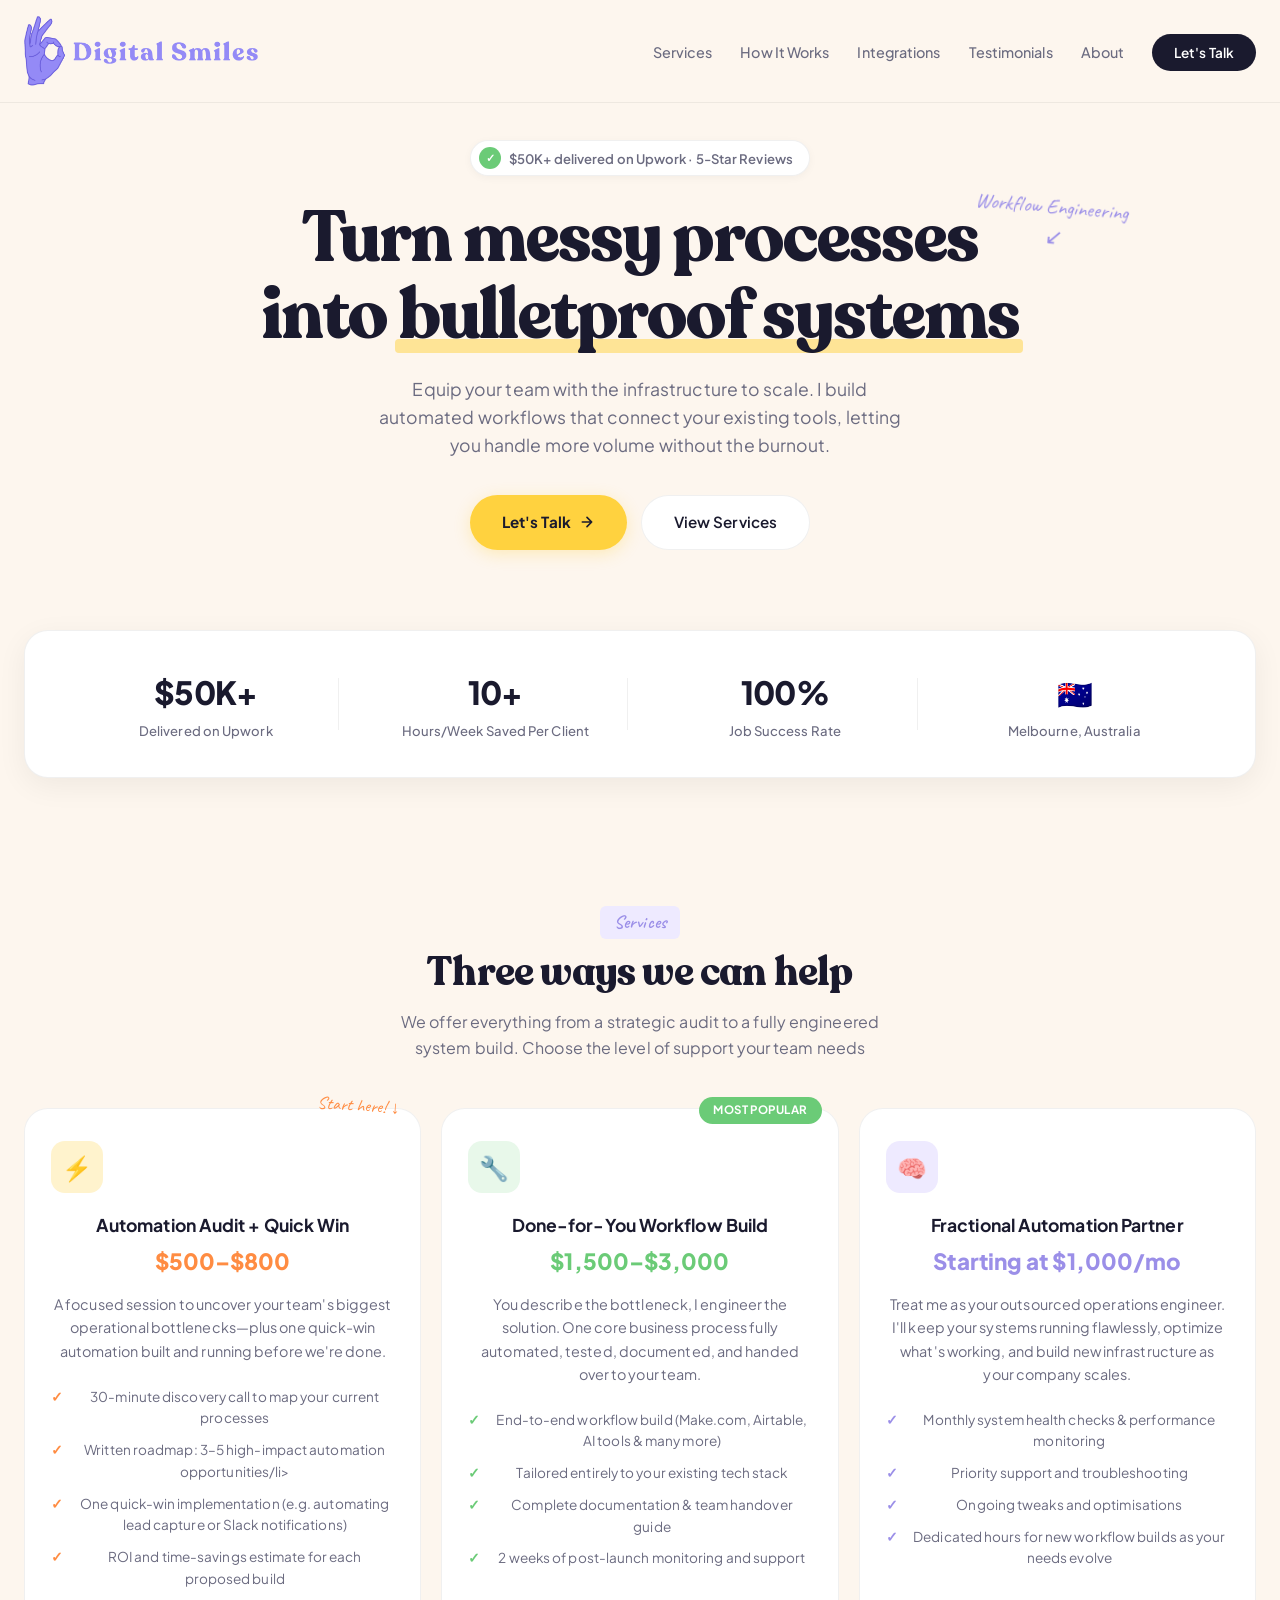
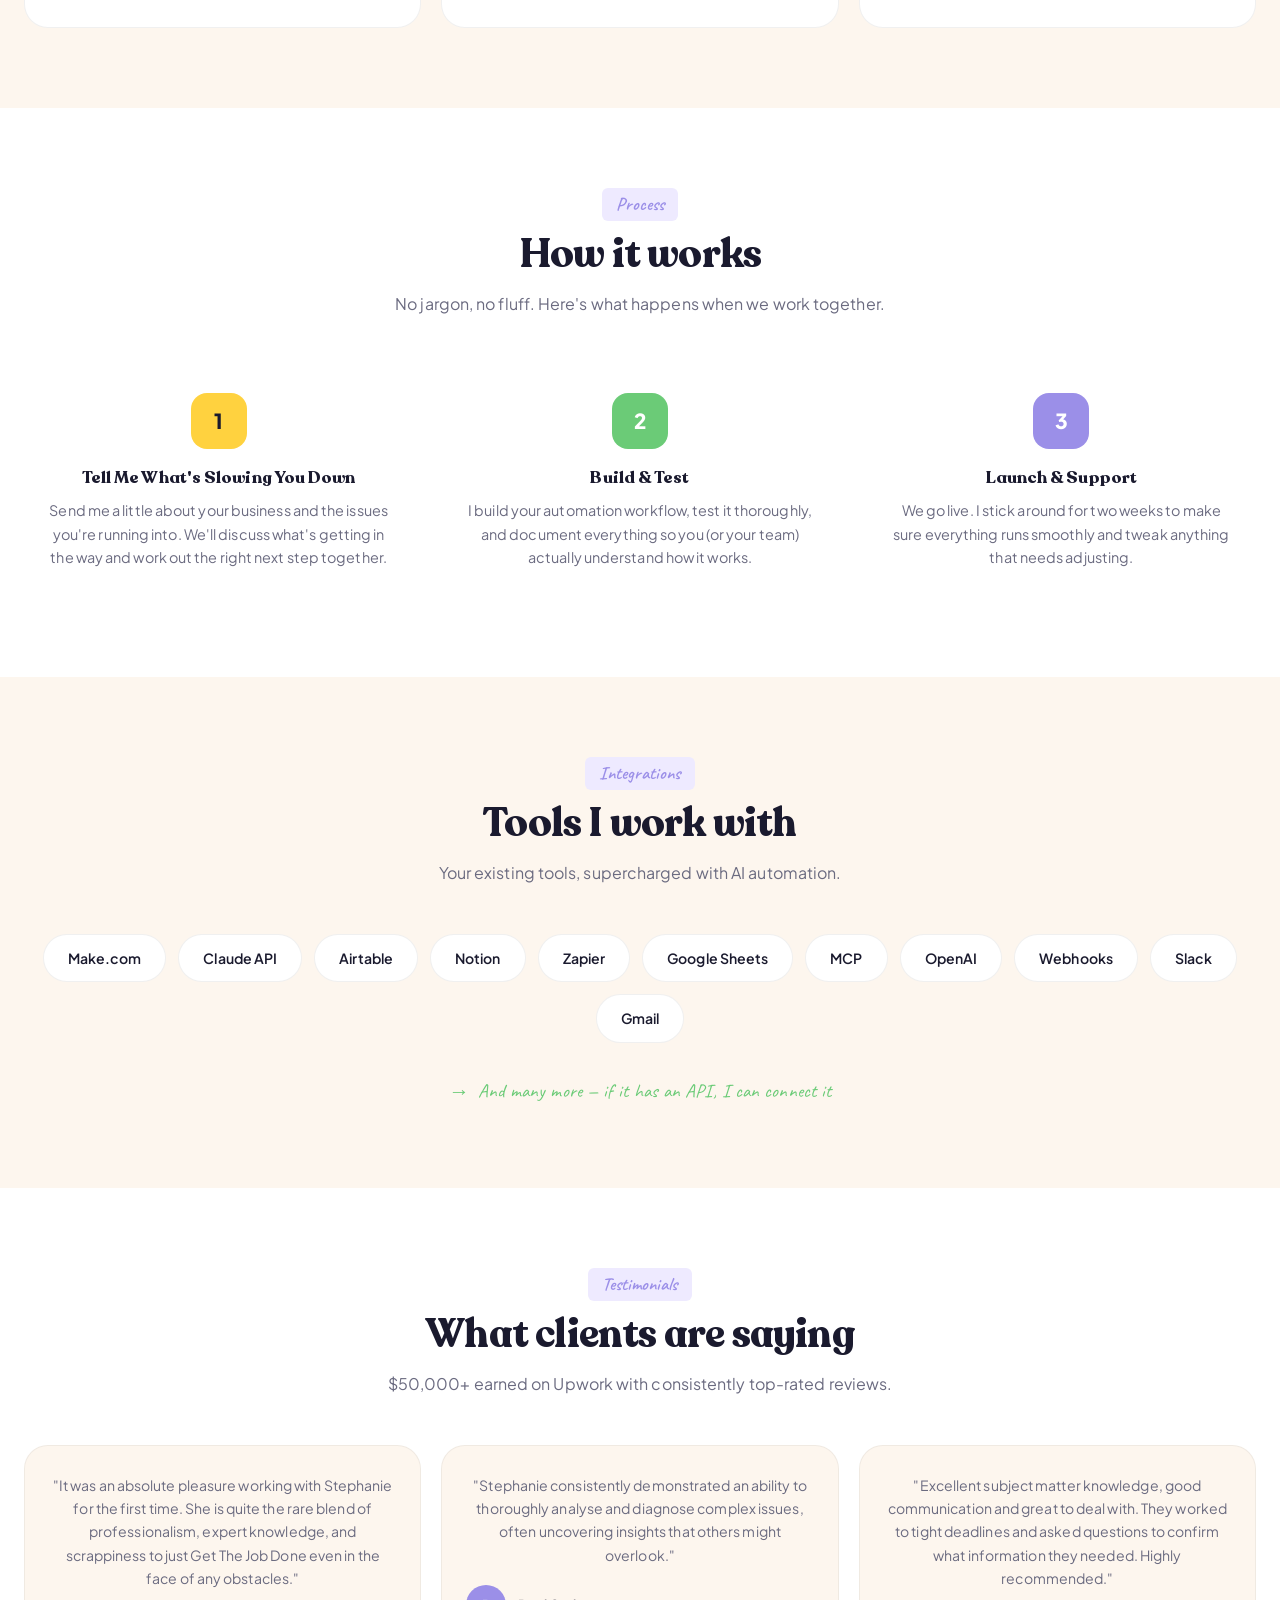
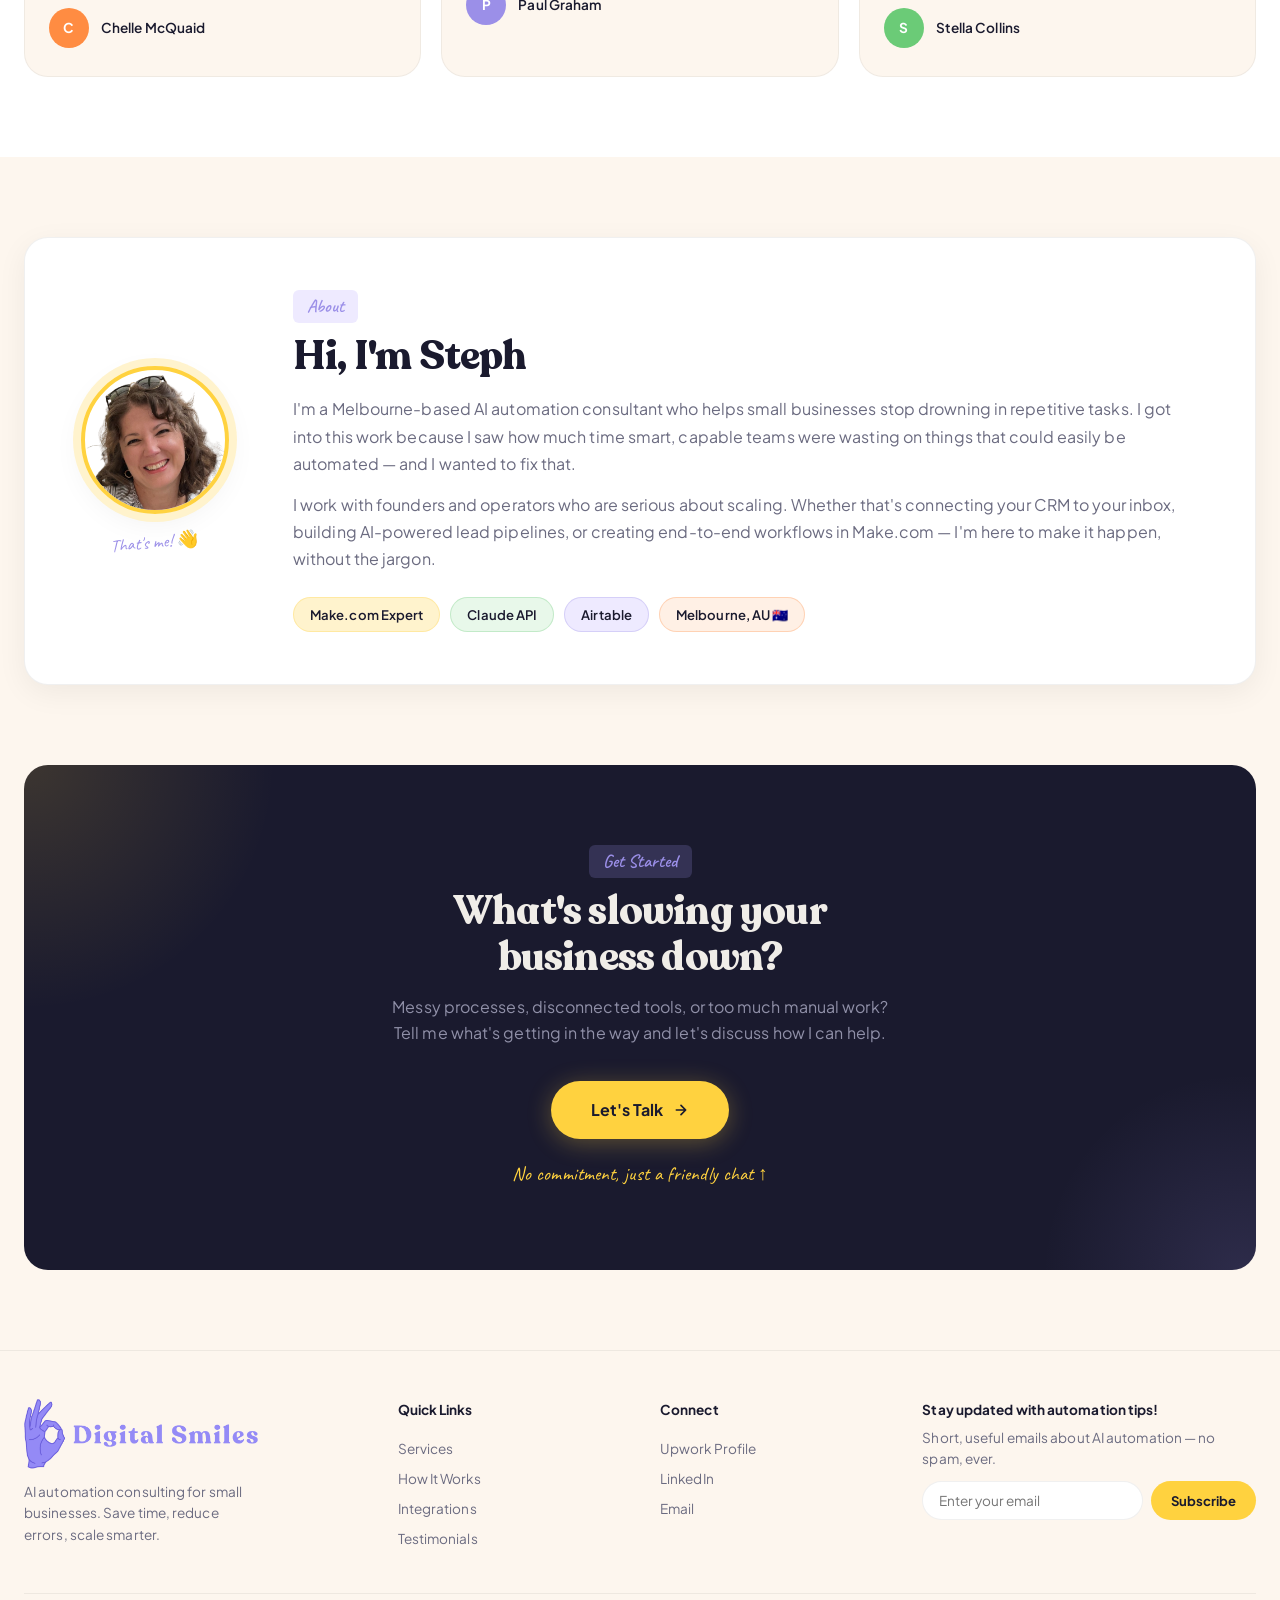
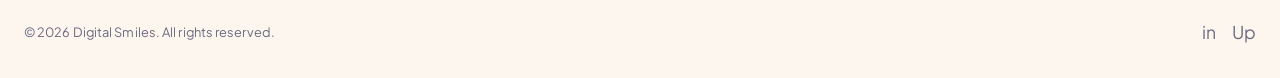
==== commit 2cf44cba: "Update testimonial author names and remove role placeholders" ====
--- a/index.html
+++ b/index.html
@@ -911,28 +911,25 @@
         <div class="proof-author">
           <div class="proof-avatar">C</div>
           <div>
-            <div class="proof-name">Client Name</div>
-            <div class="proof-role">Industry / Role</div>
+            <div class="proof-name">Chelle McQuaid</div>
           </div>
         </div>
       </div>
       <div class="proof-card">
         <p class="proof-quote">"Stephanie consistently demonstrated an ability to thoroughly analyse and diagnose complex issues, often uncovering insights that others might overlook."</p>
         <div class="proof-author">
-          <div class="proof-avatar">J</div>
+          <div class="proof-avatar">P</div>
           <div>
-            <div class="proof-name">Client Name</div>
-            <div class="proof-role">Industry / Role</div>
+            <div class="proof-name">Paul Graham</div>
           </div>
         </div>
       </div>
       <div class="proof-card">
         <p class="proof-quote">"Excellent subject matter knowledge, good communication and great to deal with. They worked to tight deadlines and asked questions to confirm what information they needed. Highly recommended."</p>
         <div class="proof-author">
-          <div class="proof-avatar">A</div>
+          <div class="proof-avatar">S</div>
           <div>
-            <div class="proof-name">Client Name</div>
-            <div class="proof-role">Industry / Role</div>
+            <div class="proof-name">Stella Collins</div>
           </div>
         </div>
       </div>
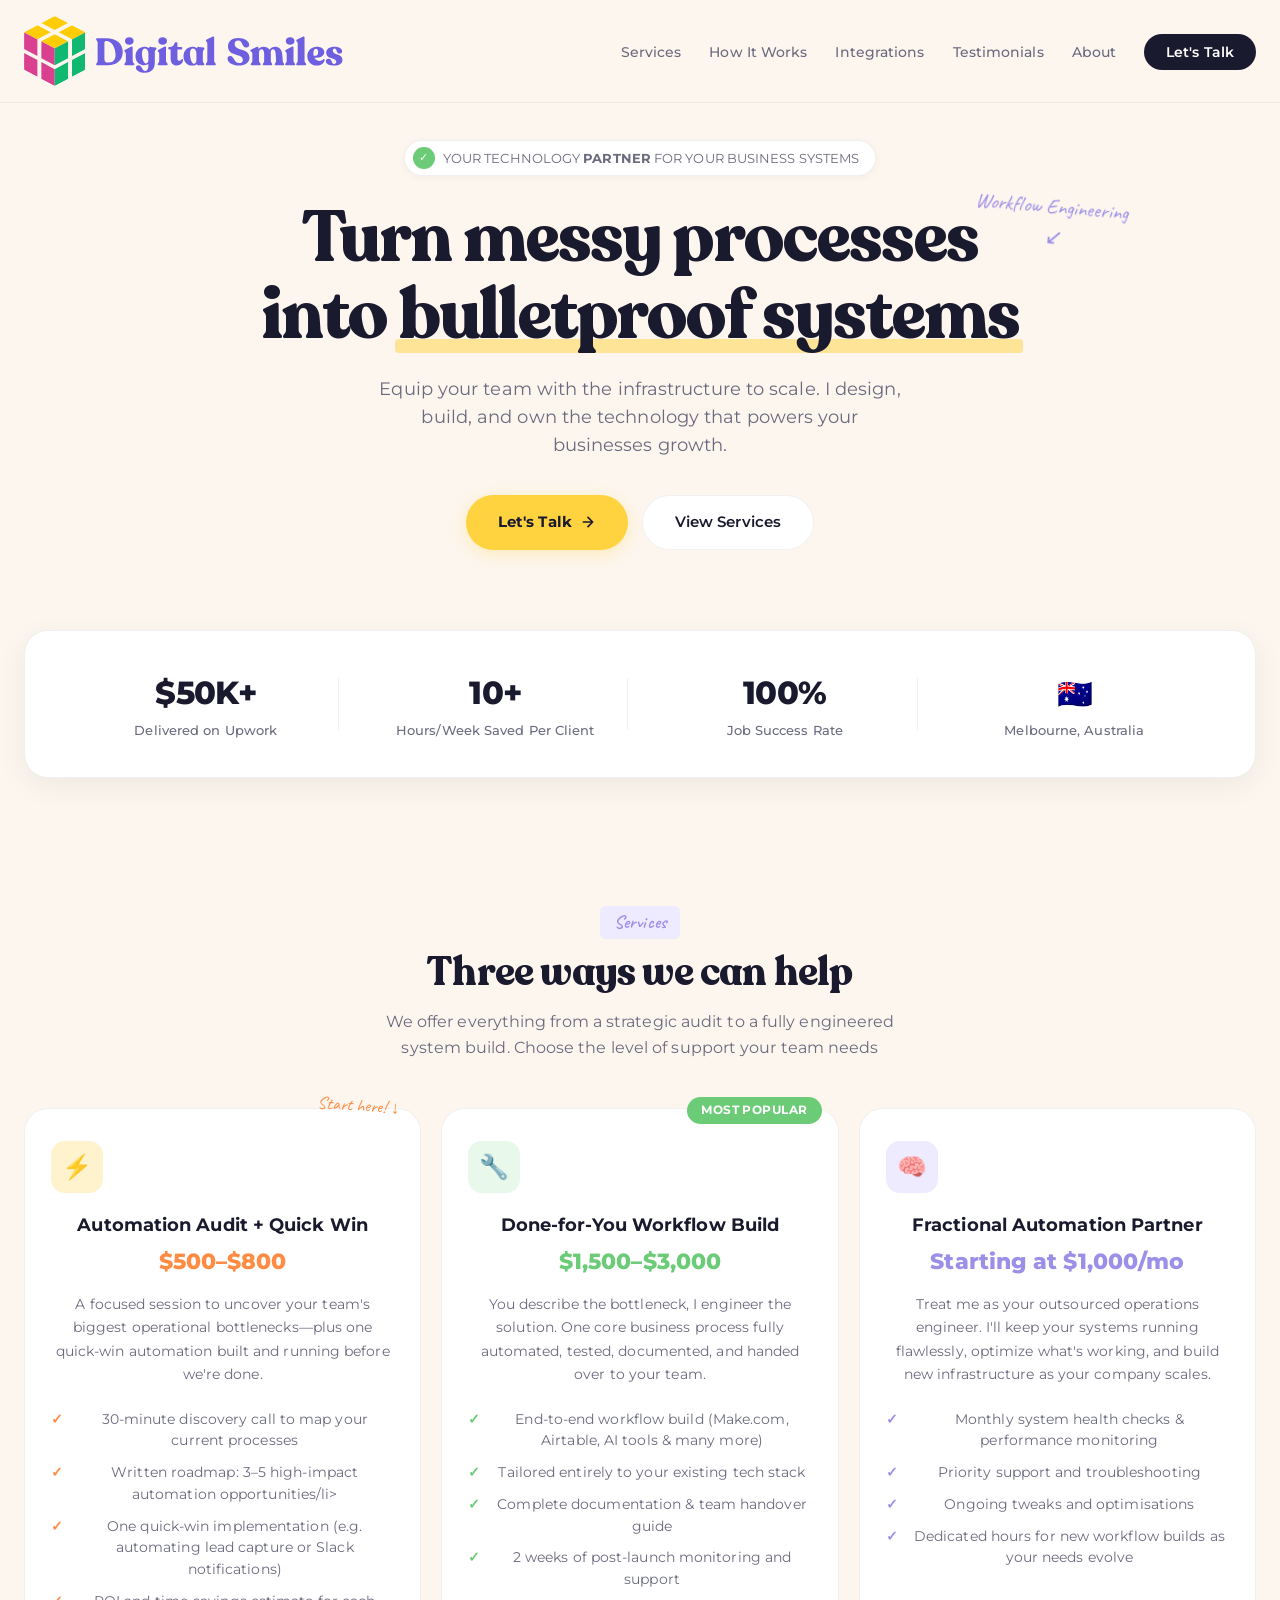
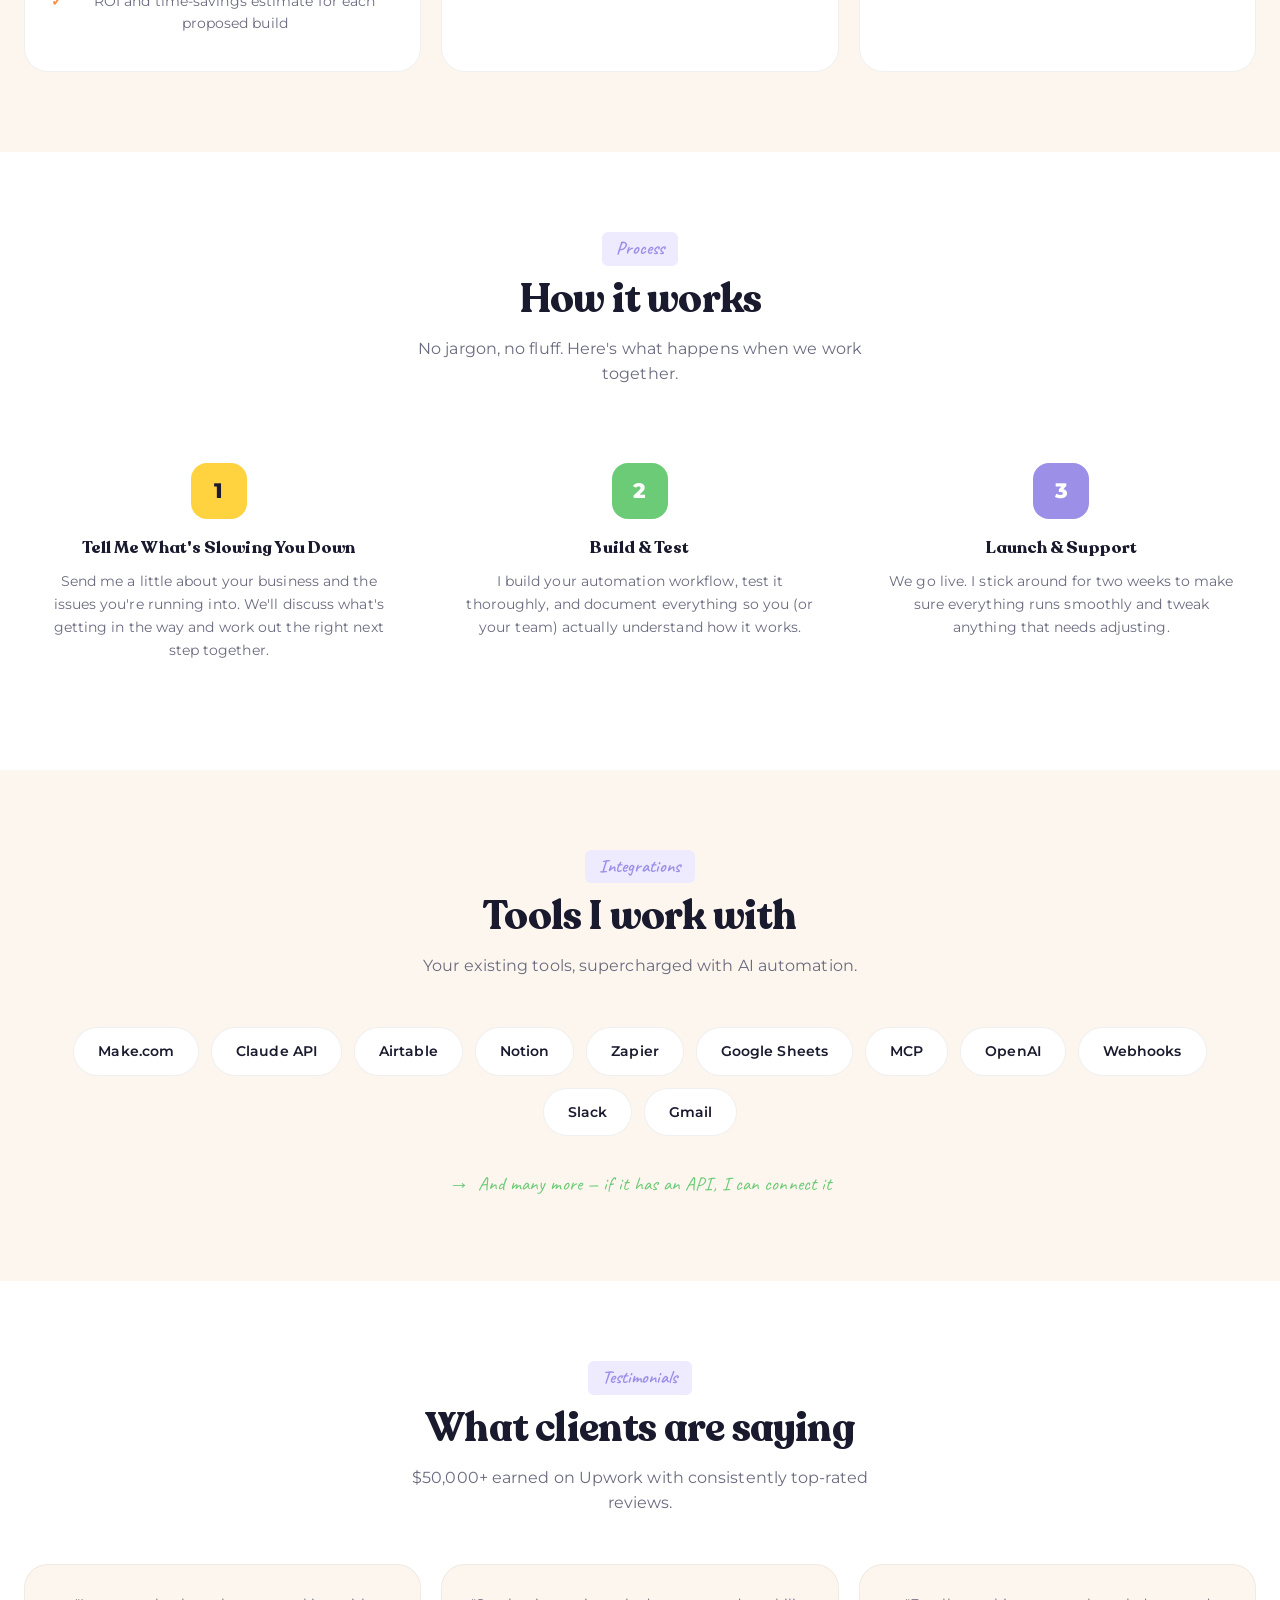
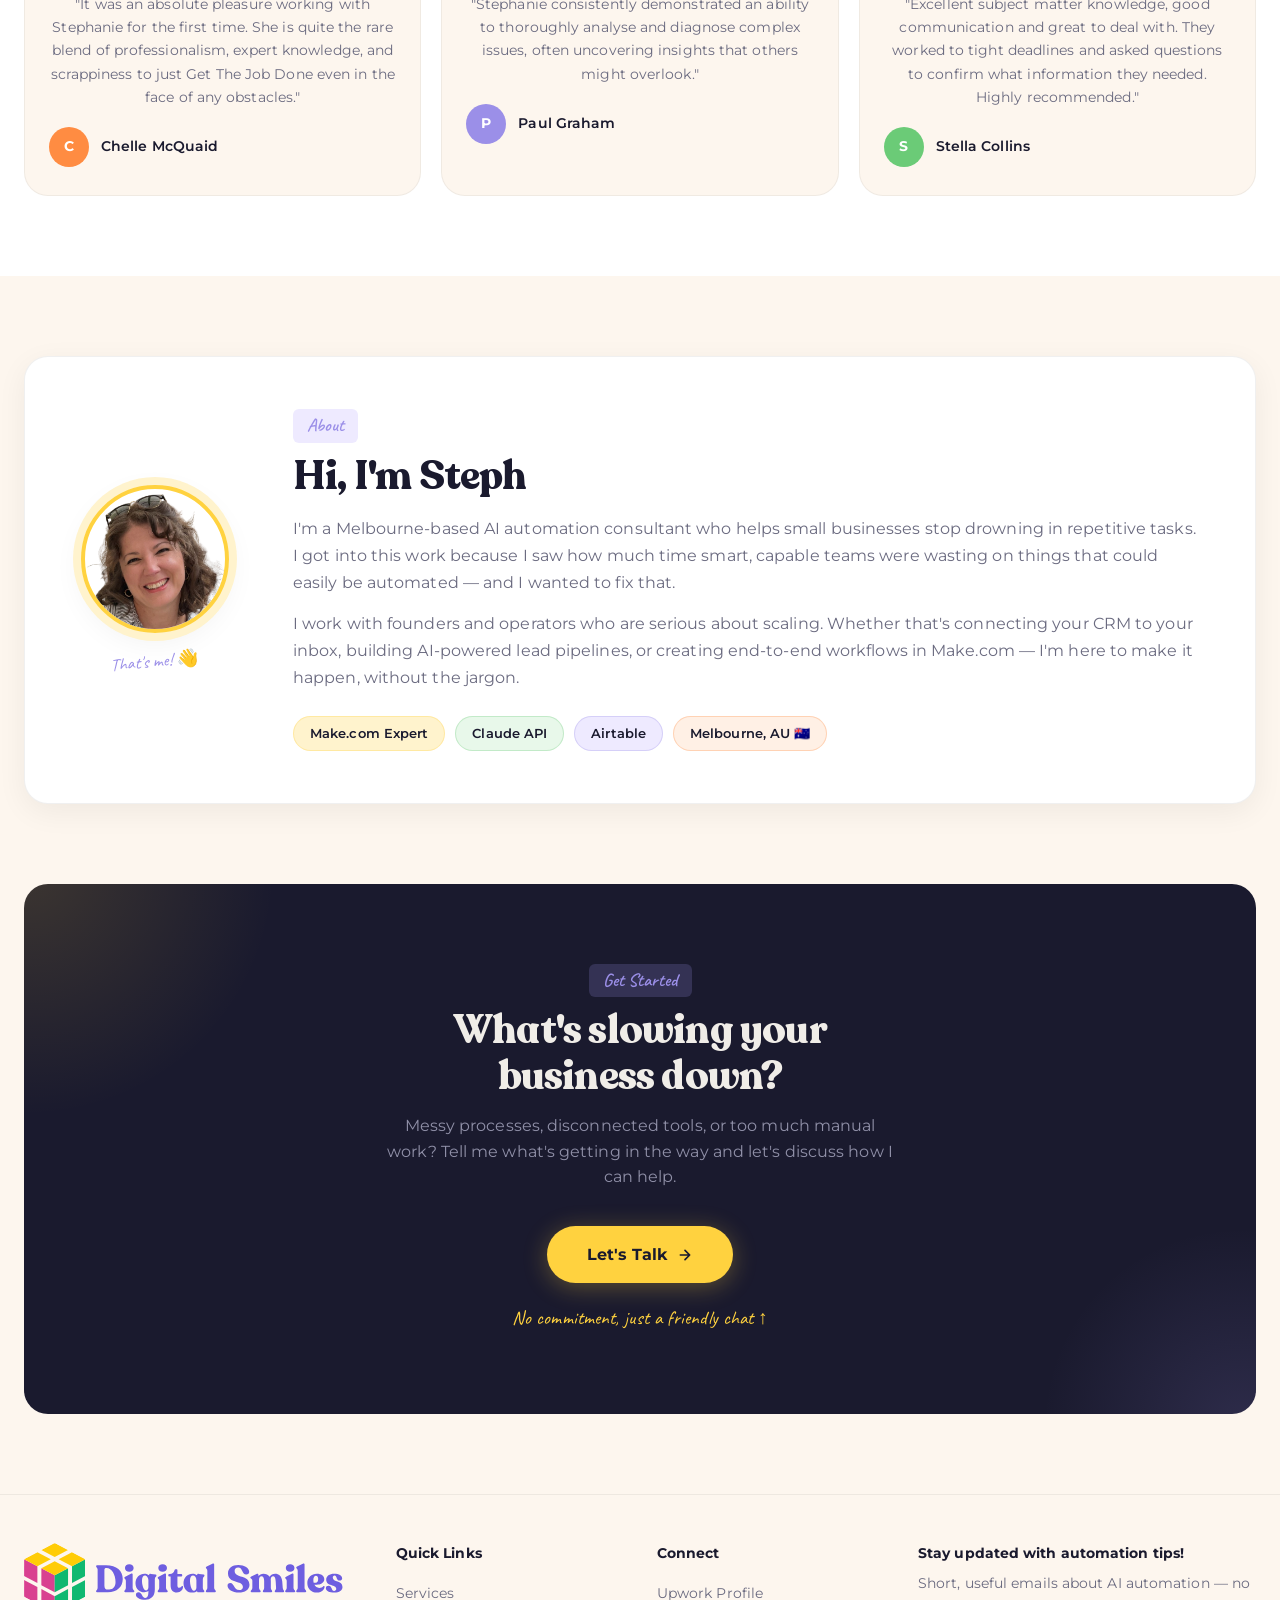
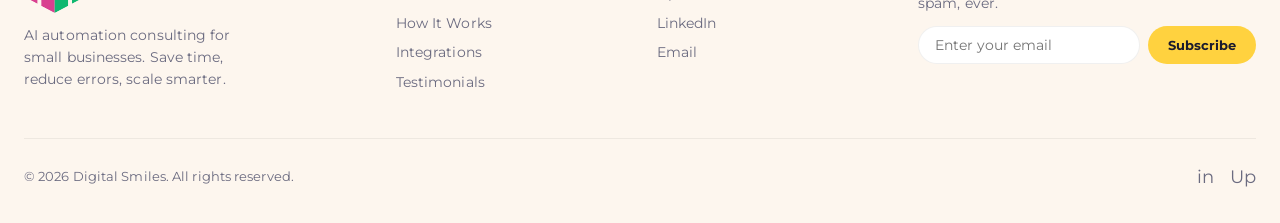
==== commit 65106a59: "feat(website): refresh branding and hero copy with local fonts" ====
--- a/index.html
+++ b/index.html
@@ -5,9 +5,12 @@
 <meta name="viewport" content="width=device-width, initial-scale=1.0">
 <title>Digital Smiles — AI Automation Consulting</title>
 <meta name="description" content="AI workflow automation specialist. Make.com, Claude API, Airtable & MCP integrations. Save 10+ hours/week with intelligent automation.">
-<link rel="preconnect" href="https://fonts.googleapis.com">
-<link rel="preconnect" href="https://fonts.gstatic.com" crossorigin>
-<link href="https://fonts.googleapis.com/css2?family=Plus+Jakarta+Sans:ital,wght@0,400;0,500;0,600;0,700;0,800&family=Caveat:wght@400;500;600;700&display=swap" rel="stylesheet">
+<link rel="icon" href="favicon.ico" sizes="any">
+<link rel="icon" type="image/png" sizes="32x32" href="favicon-32x32.png">
+<link rel="icon" type="image/png" sizes="16x16" href="favicon-16x16.png">
+<link rel="apple-touch-icon" sizes="180x180" href="apple-touch-icon.png">
+<link rel="manifest" href="site.webmanifest">
+
 <script src="https://mcp.figma.com/mcp/html-to-design/capture.js" async></script>
 <!-- Google tag (gtag.js) -->
 <script async src="https://www.googletagmanager.com/gtag/js?id=G-SXK048250Z"></script>
@@ -19,6 +22,22 @@
   gtag('config', 'G-SXK048250Z');
 </script>
 <style>
+@font-face {
+  font-family: 'Montserrat';
+  src: url('assets/fonts/montserrat-latin-variable.woff2') format('woff2');
+  font-weight: 100 900;
+  font-style: normal;
+  font-display: swap;
+}
+
+@font-face {
+  font-family: 'Caveat';
+  src: url('assets/fonts/caveat-latin-variable.woff2') format('woff2');
+  font-weight: 400 700;
+  font-style: normal;
+  font-display: swap;
+}
+
 @font-face {
   font-family: 'Recoleta Alt';
   src: url('assets/fonts/Recoleta Alt Bold.woff2') format('woff2'),
@@ -56,7 +75,7 @@
   --shadow-lg: 0 16px 50px rgba(0,0,0,0.08);
   --radius: 16px;
   --radius-lg: 24px;
-  --font-main: 'Plus Jakarta Sans', sans-serif;
+  --font-main: 'Montserrat', sans-serif;
   --font-hand: 'Caveat', cursive;
 }
 
@@ -78,6 +97,12 @@
   font-weight: 800; font-size: 1.25rem;
   letter-spacing: -0.03em; color: var(--text);
   display: flex; align-items: center; gap: 8px;
+  min-width: 0;
+}
+.logo img {
+  display: block;
+  width: auto; height: auto;
+  max-width: 100%; max-height: 70px;
 }
 .logo-icon {
   width: 32px; height: 32px; border-radius: 10px;
@@ -112,7 +137,7 @@
   background: var(--bg-white);
   border: 1px solid var(--border);
   border-radius: 100px;
-  font-size: 0.82rem; font-weight: 600;
+  font-size: 0.82rem; font-weight: 400;
   color: var(--text-muted);
   margin-bottom: 24px;
   box-shadow: var(--shadow-sm);
@@ -718,7 +743,7 @@
   .hero h1 { font-size: 2rem; }
   section { padding: 56px 0; }
   .stats-inner { padding: 28px 20px; }
-  .footer-grid { grid-template-columns: 1fr; }
+  .footer-grid { grid-template-columns: minmax(0, 1fr); }
   .packages-grid { gap: 16px; }
 }
 </style>
@@ -729,7 +754,7 @@
 <nav>
   <div class="container">
     <div class="logo">
-      <img src="assets/img/digital-smiles-website-logo.png" alt="Digital Smiles" style="height: 70px; width: auto;">
+      <img src="assets/img/digitalsmileslogo.svg" alt="Digital Smiles" width="1099" height="236">
     </div>
     <ul>
       <li><a href="#services">Services</a></li>
@@ -747,14 +772,14 @@
   <div class="container">
     <div class="hero-badge">
       <span class="hero-badge-dot">✓</span>
-      $50K+ delivered on Upwork · 5-Star Reviews
+      <span>YOUR TECHNOLOGY <strong>PARTNER</strong> FOR YOUR BUSINESS SYSTEMS</span>
     </div>
 
     <span class="hero-annotation hero-annotation-right">Workflow Engineering</span>
 
     <h1>Turn messy processes <br>into <span class="highlight">bulletproof systems</span></h1>
 
-    <p>Equip your team with the infrastructure to scale. I build automated workflows that connect your existing tools, letting you handle more volume without the burnout.</p>
+    <p>Equip your team with the infrastructure to scale. I design, build, and own the technology that powers your businesses growth.</p>
 
     <div class="hero-buttons">
       <a href="mailto:hello@digitalsmiles.io" class="btn-primary" data-contact-open aria-haspopup="dialog" aria-controls="contact-dialog">
@@ -1014,7 +1039,7 @@
     <div class="footer-grid">
       <div class="footer-brand">
         <div class="logo">
-          <img src="assets/img/digital-smiles-website-logo.png" alt="Digital Smiles" style="height: 70px; width: auto;">
+          <img src="assets/img/digitalsmileslogo.svg" alt="Digital Smiles" width="1099" height="236">
         </div>
         <p>AI automation consulting for small businesses. Save time, reduce errors, scale smarter.</p>
       </div>
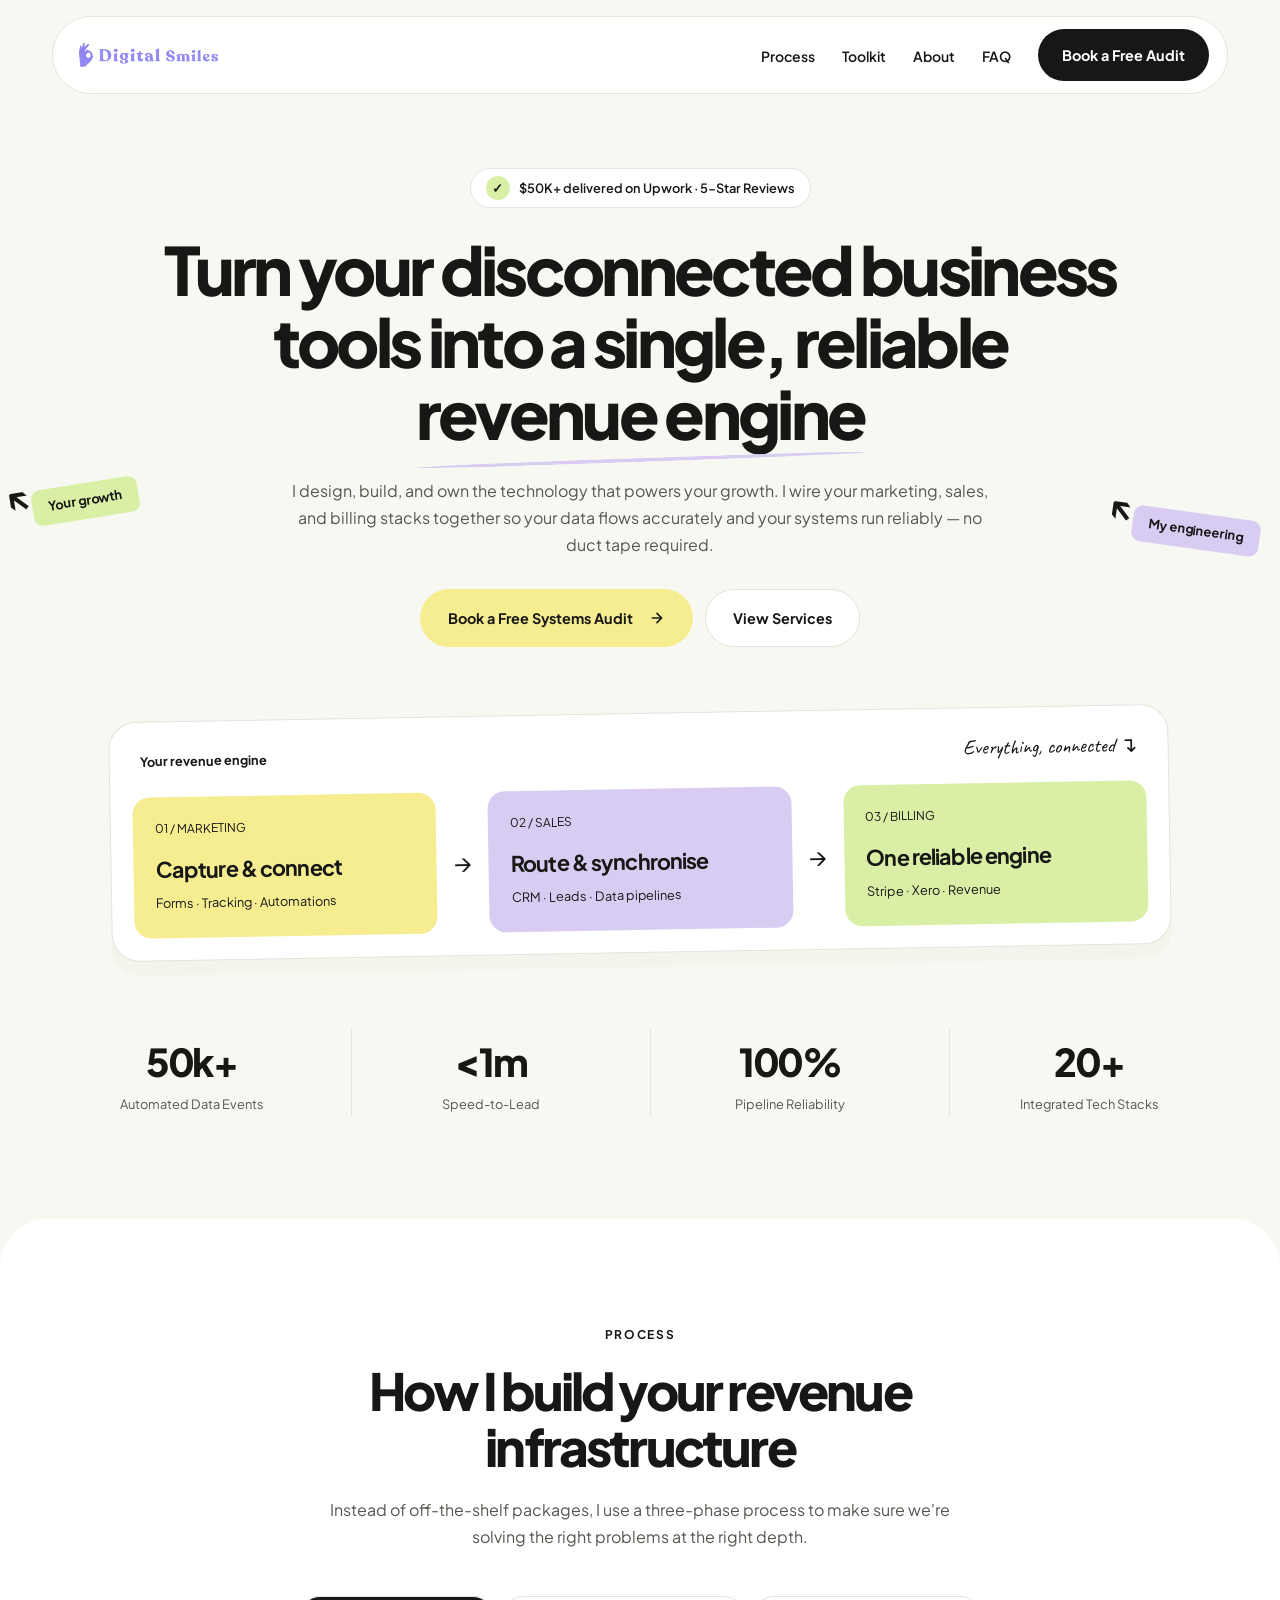
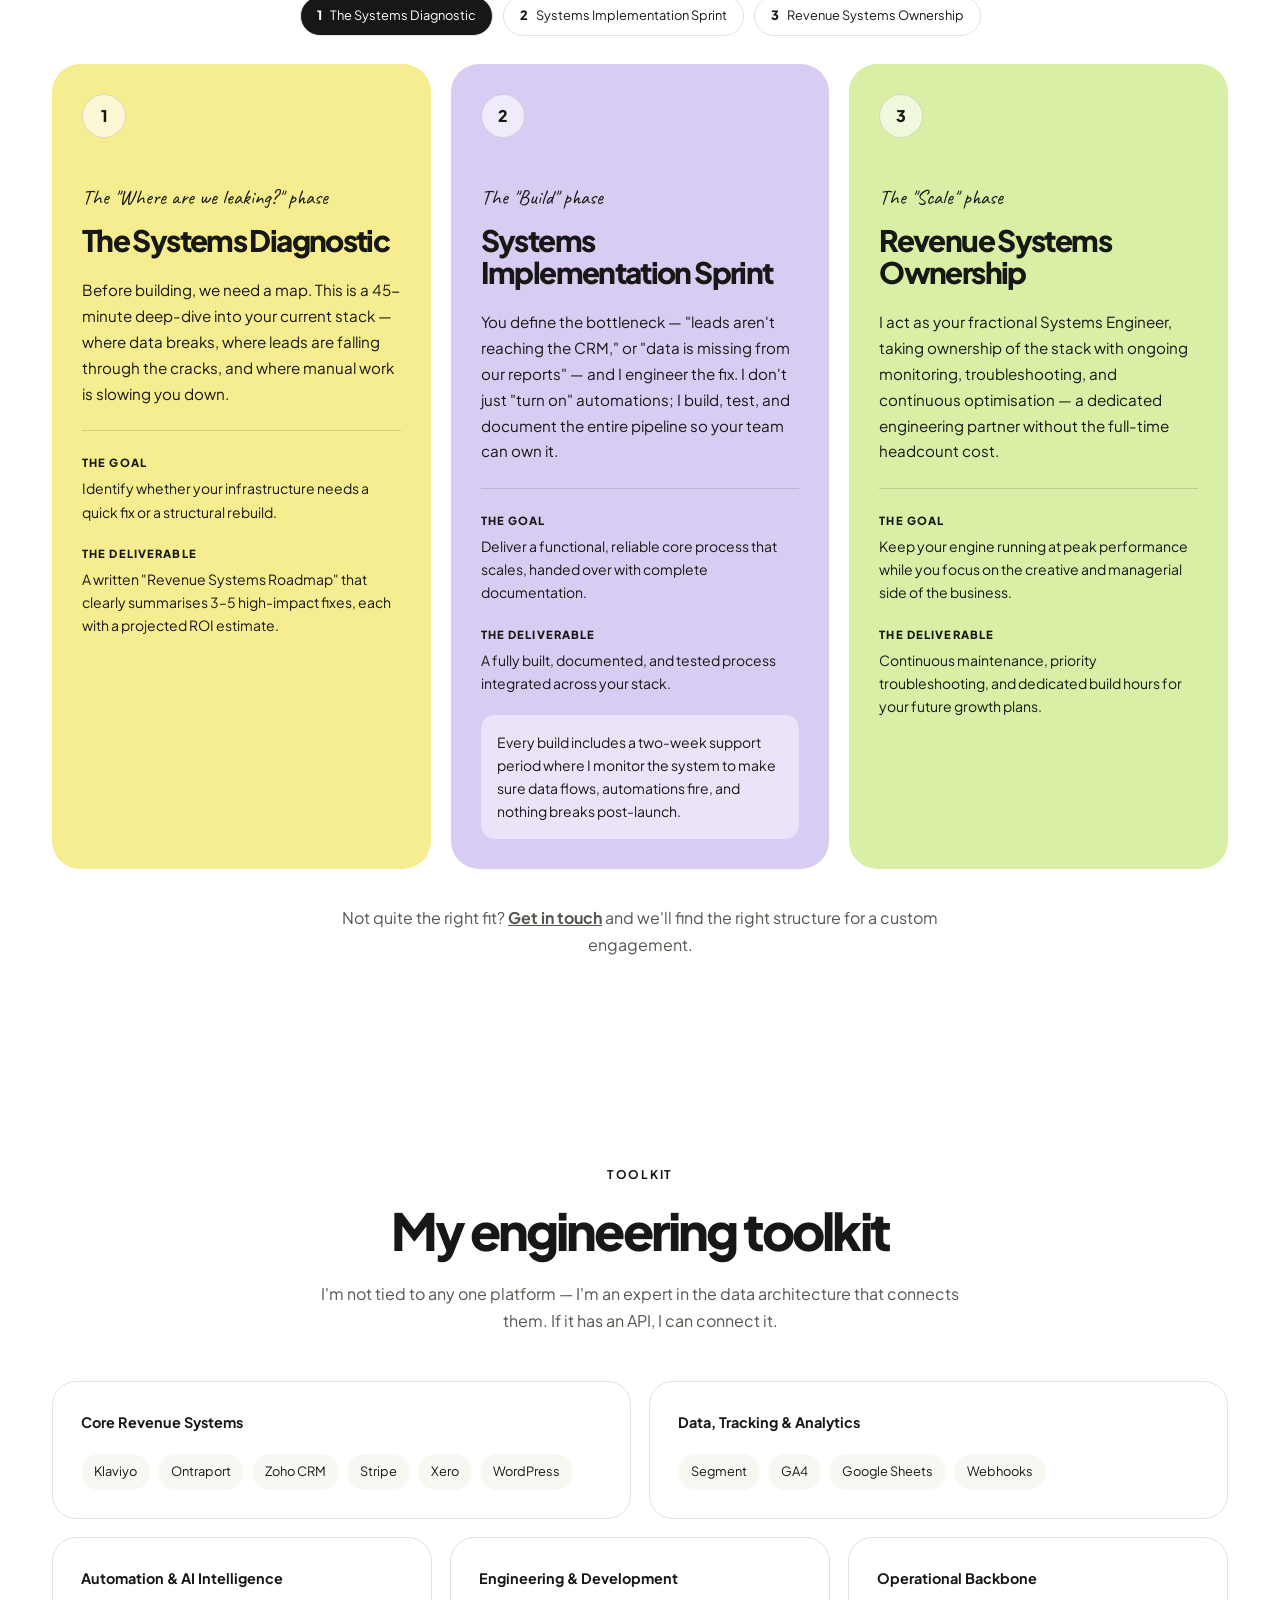
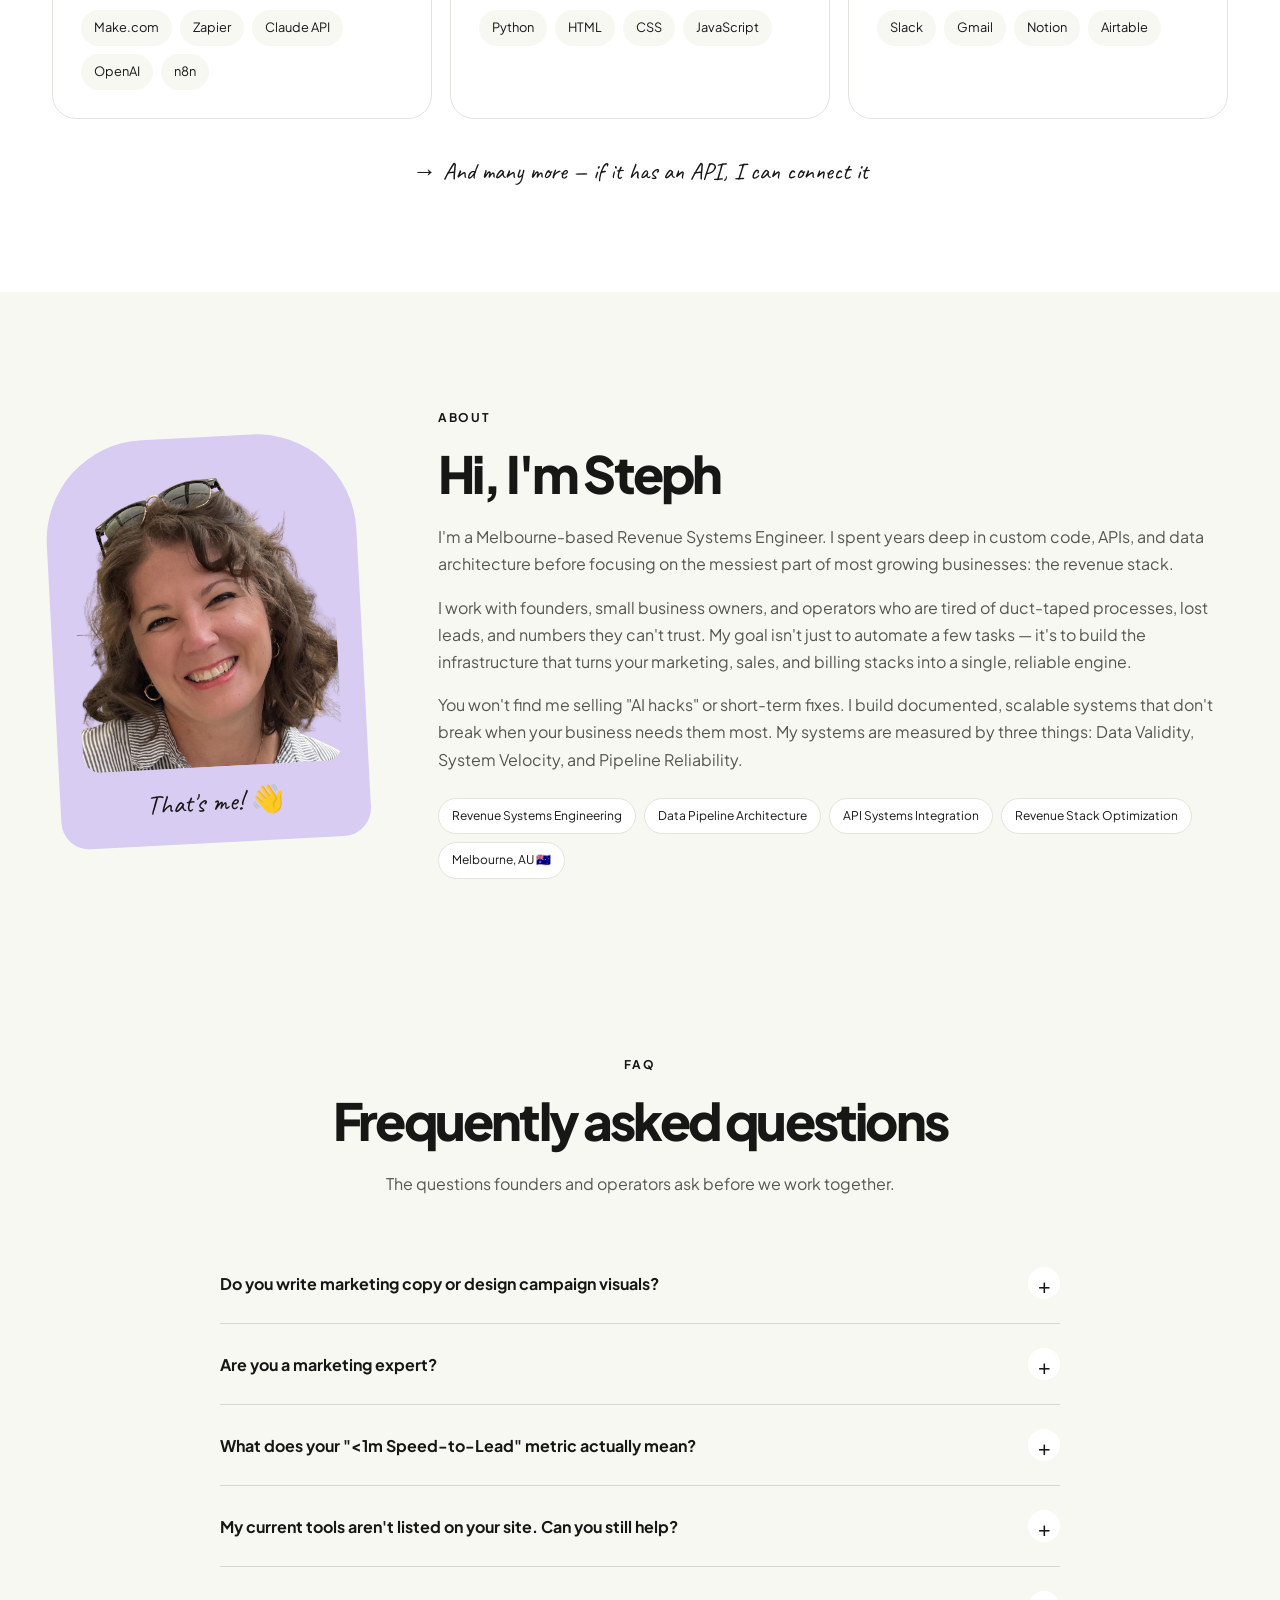
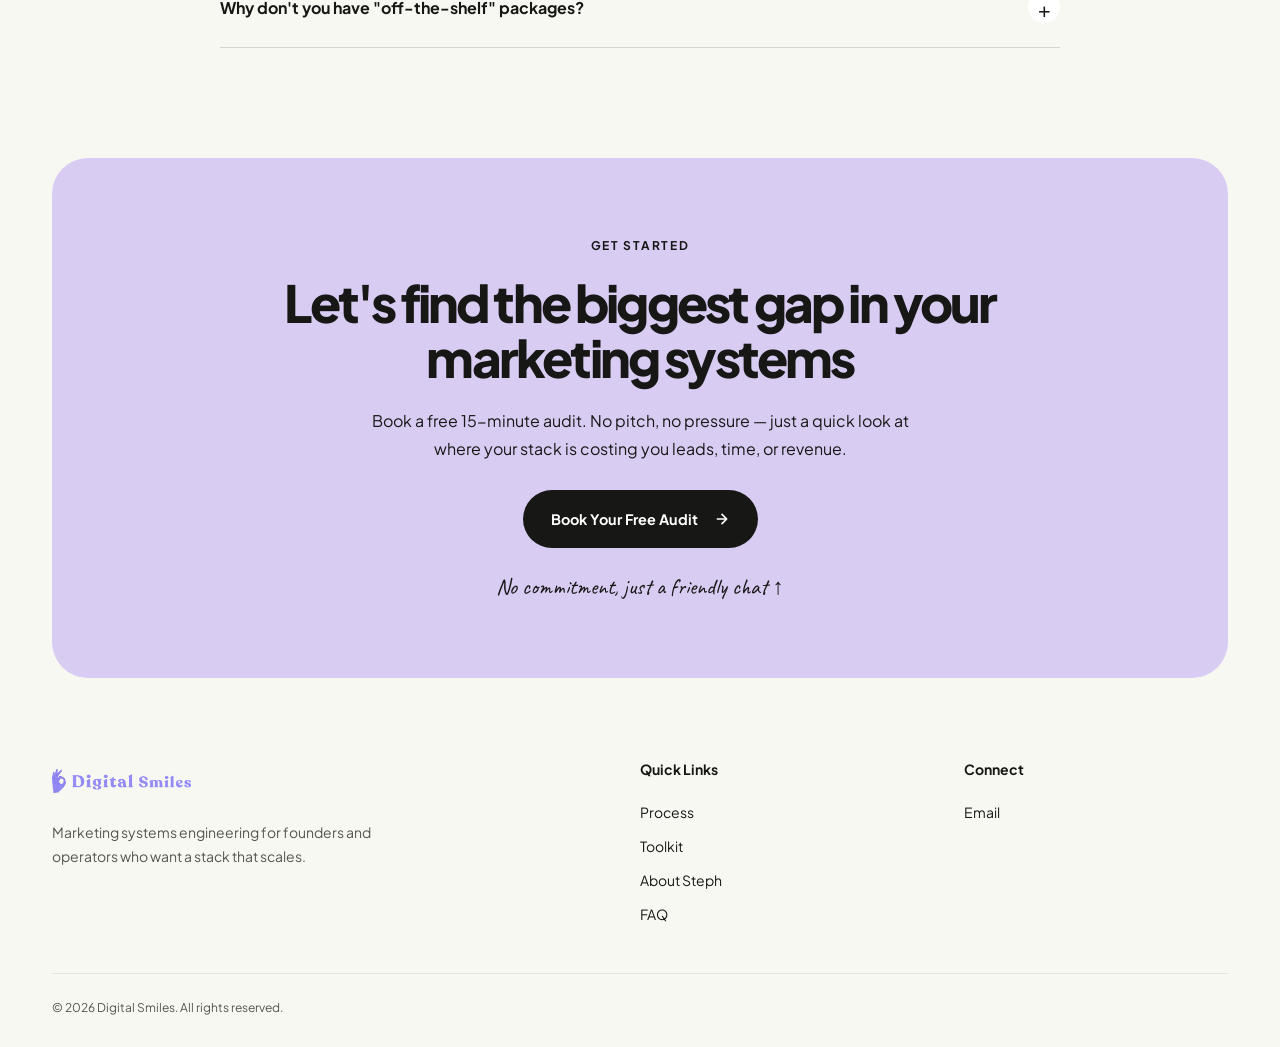
==== commit 11e4b1eb: "Refresh marketing systems website and add process design variants" ====
--- a/index.html
+++ b/index.html
@@ -3,15 +3,12 @@
 <head>
 <meta charset="UTF-8">
 <meta name="viewport" content="width=device-width, initial-scale=1.0">
-<title>Digital Smiles — AI Automation Consulting</title>
-<meta name="description" content="AI workflow automation specialist. Make.com, Claude API, Airtable & MCP integrations. Save 10+ hours/week with intelligent automation.">
-<link rel="icon" href="favicon.ico" sizes="any">
-<link rel="icon" type="image/png" sizes="32x32" href="favicon-32x32.png">
-<link rel="icon" type="image/png" sizes="16x16" href="favicon-16x16.png">
-<link rel="apple-touch-icon" sizes="180x180" href="apple-touch-icon.png">
-<link rel="manifest" href="site.webmanifest">
-
-<script src="https://mcp.figma.com/mcp/html-to-design/capture.js" async></script>
+<title>Steph Miles — Marketing Systems Engineer | Melbourne</title>
+<meta name="description" content="Melbourne Marketing Systems Engineer. I wire your CRM, sales, and marketing stacks into one reliable revenue engine. Build, scale, and automate your revenue with confidence.">
+<link rel="preconnect" href="https://fonts.googleapis.com">
+<link rel="preconnect" href="https://fonts.gstatic.com" crossorigin>
+<link href="https://fonts.googleapis.com/css2?family=Plus+Jakarta+Sans:ital,wght@0,400;0,500;0,600;0,700;0,800&family=Caveat:wght@400;500;600;700&display=swap" rel="stylesheet">
+
 <!-- Google tag (gtag.js) -->
 <script async src="https://www.googletagmanager.com/gtag/js?id=G-SXK048250Z"></script>
 <script>
@@ -22,771 +19,119 @@
   gtag('config', 'G-SXK048250Z');
 </script>
 <style>
-@font-face {
-  font-family: 'Montserrat';
-  src: url('assets/fonts/montserrat-latin-variable.woff2') format('woff2');
-  font-weight: 100 900;
-  font-style: normal;
-  font-display: swap;
+*{box-sizing:border-box;margin:0;padding:0}
+:root{--bg:#f8f8f2;--bg-white:#fff;--text:#171816;--text-muted:#55574f;--accent-yellow:#f6ed91;--accent-green:#d9efa5;--accent-purple:#d9ccf3;--border:#e3e4db;--radius:20px;--radius-lg:32px;--shadow-lg:0 20px 70px #17181620;--font-main:'Plus Jakarta Sans',Arial,sans-serif;--font-hand:'Caveat',cursive;--space:100px}
+html{scroll-behavior:smooth;scroll-padding-top:120px}body{font:16px/1.7 var(--font-main);color:var(--text);background:var(--bg)}h1,h2,h3,.vt-h{font-family:var(--font-main);font-weight:800;line-height:1.08;letter-spacing:-.055em}a{color:inherit}button,input,textarea{font:inherit}a,button,summary{-webkit-tap-highlight-color:transparent}a:focus-visible,button:focus-visible,summary:focus-visible,input:focus-visible,textarea:focus-visible{outline:3px solid #695294;outline-offset:5px}.container{max-width:1240px;margin:auto;padding:0 32px}section{padding:var(--space) 0}nav{position:sticky;top:16px;z-index:100;margin:16px auto 0;max-width:1176px;border:1px solid var(--border);background:#ffffffed;border-radius:100px;backdrop-filter:blur(15px)}nav .container{display:flex;align-items:center;justify-content:space-between;padding:12px 18px 12px 26px;gap:20px}.logo{display:flex;align-items:center;text-decoration:none}.logo img{width:139px;height:45px;object-fit:contain}nav ul{display:flex;align-items:center;gap:27px;list-style:none}nav a{text-decoration:none;font-size:.875rem;font-weight:600}nav a:hover{text-decoration:underline;text-underline-offset:5px}.nav-cta,.btn-primary,.btn-secondary,.cta-btn{display:inline-flex;align-items:center;justify-content:center;gap:16px;text-decoration:none;border-radius:100px;padding:16px 27px;font-size:.9rem;font-weight:700;border:1px solid transparent;transition:transform .2s,background .2s;cursor:pointer}.nav-cta{background:var(--text);color:white;padding:13px 23px}.btn-primary,.cta-btn{background:var(--accent-yellow)}.btn-secondary{background:white;border-color:var(--border)}.btn-primary:hover,.btn-secondary:hover,.cta-btn:hover{transform:translateY(-3px)}.menu-toggle{display:none}.hero{padding:74px 0 48px;text-align:center;position:relative}.hero .container{position:relative}.hero-badge{display:inline-flex;align-items:center;gap:9px;background:white;border:1px solid var(--border);border-radius:100px;padding:7px 15px;font-size:.8rem;font-weight:600;margin-bottom:26px}.hero-badge-dot{background:var(--accent-green);border-radius:50%;width:24px;height:24px;display:grid;place-items:center}.hero h1{font-size:clamp(2.6rem,5.2vw,4.55rem);max-width:1050px;margin:0 auto 27px}.highlight{position:relative;white-space:nowrap}.highlight:after{content:'';position:absolute;left:0;right:0;bottom:-7px;border-bottom:4px solid var(--accent-purple);border-radius:50%;transform:rotate(-2deg)}.hero p{max-width:700px;margin:0 auto 30px;color:var(--text-muted);font-size:1rem}.hero-buttons{display:flex;justify-content:center;gap:12px}.hero-annotation{display:none}.cursor-chip{position:absolute;font-size:.8rem;font-weight:700;padding:7px 16px;border-radius:9px;transform:rotate(-9deg);background:var(--accent-green);left:1%;top:315px}.cursor-chip:before{content:'↖';position:absolute;font-size:35px;left:-24px;top:-27px;color:var(--text)}.cursor-chip.right{background:var(--accent-purple);left:auto;right:0;top:345px;transform:rotate(8deg)}.system-preview{max-width:1060px;margin:66px auto 0;background:white;border:1px solid var(--border);border-radius:28px;padding:22px;text-align:left;box-shadow:0 14px 0 #eaeae15c;transform:rotate(-1deg)}.preview-top{display:flex;align-items:center;justify-content:space-between;padding:0 8px 18px;font-size:.8rem}.preview-label{font-weight:700}.preview-note{font-family:var(--font-hand);font-size:1.3rem}.flow{display:grid;grid-template-columns:1fr 32px 1fr 32px 1fr;align-items:center;gap:10px}.flow-card{background:var(--accent-yellow);border-radius:17px;padding:22px}.flow-card:nth-of-type(3){background:var(--accent-purple)}.flow-card:nth-of-type(5){background:var(--accent-green)}.flow-card small{font-size:.75rem;display:block;margin-bottom:12px}.flow-card strong{display:block;font-size:1.35rem;letter-spacing:-.04em}.flow-card span{font-size:.8rem}.flow-arrow{font-size:25px;text-align:center}.stats{padding:30px 0 75px}.stats-inner{padding:28px 0}.stats-grid{display:grid;grid-template-columns:repeat(4,1fr);gap:20px;text-align:center}.stat-number{font-size:2.4rem;font-weight:800;letter-spacing:-.06em}.stat-label{font-size:.8rem;color:var(--text-muted)}.stat+.stat{border-left:1px solid var(--border)}.section-center{text-align:center}.section-label{display:inline-block;text-transform:uppercase;font-size:.75rem;letter-spacing:.14em;font-weight:700;margin-bottom:18px}.section-title{font-size:clamp(2rem,4vw,3.5rem);max-width:760px;margin:0 auto 22px}.section-subtitle{font-size:1rem;color:var(--text-muted);max-width:640px;margin:0 auto 46px}#process{background:white;border-radius:48px 48px 0 0}.vt-wrap{margin-top:25px}.vt-rail{display:flex;justify-content:center;gap:10px;margin-bottom:28px}.vt-tab{display:flex;align-items:center;gap:8px;text-decoration:none;border-radius:100px;padding:8px 16px;border:1px solid var(--border);font-size:.8rem}.vt-tab.active{background:var(--text);color:white}.vt-num{font-weight:800}.vt-lphase{display:none}.vt-content{display:grid;grid-template-columns:repeat(3,minmax(0,1fr));gap:20px}.vt-stage{scroll-margin-top:125px}.vt-inner{height:100%;padding:30px;border-radius:28px;background:var(--accent-yellow);text-align:left}.vt-stage:nth-child(2) .vt-inner{background:var(--accent-purple)}.vt-stage:nth-child(3) .vt-inner{background:var(--accent-green)}.vt-cardnum{display:grid;place-items:center;width:44px;height:44px;background:#ffffff99;border:1px solid #17181622;border-radius:50%;font-weight:800;margin-bottom:42px}.vt-eyebrow{font-family:var(--font-hand);font-size:1.3rem;margin-bottom:10px}.vt-h{font-size:1.85rem;margin-bottom:20px}.vt-desc{font-size:.95rem;margin-bottom:24px}.vt-meta{border-top:1px solid #17181625;padding-top:22px;display:grid;gap:20px}.vt-mlabel{font-size:.7rem;text-transform:uppercase;letter-spacing:.1em;font-weight:800;margin-bottom:5px}.vt-mval,.vt-support{font-size:.875rem;line-height:1.65}.vt-support{margin-top:20px;background:#ffffff70;border-radius:14px;padding:16px}.vt-outro{max-width:630px;text-align:center;margin:35px auto 0;color:var(--text-muted)}.vt-outro a{font-weight:700}.tools-section{background:white}.toolkit-groups{display:grid;grid-template-columns:repeat(6,1fr);gap:18px;text-align:left}.toolkit-group{grid-column:span 3;border:1px solid var(--border);border-radius:24px;padding:28px}.toolkit-group:nth-child(n+3){grid-column:span 2}.toolkit-group h4{font-size:.9rem;margin-bottom:20px}.tools-pills{display:flex;flex-wrap:wrap;gap:8px}.tool-text{font-size:.8rem;background:var(--bg);border-radius:100px;padding:7px 13px}.toolkit-note{font-family:var(--font-hand);font-size:1.5rem;margin-top:32px}.proof-section[hidden]{display:none}#about{padding:110px 0}.about-inner{display:grid;grid-template-columns:310px 1fr;gap:76px;align-items:center}.about-photo-col{background:var(--accent-purple);padding:30px 25px 18px;border-radius:100px 100px 28px 28px;transform:rotate(-3deg)}.about-photo{width:100%;height:300px;object-fit:cover;object-position:center;border-radius:90px 90px 18px 18px;display:block}.about-photo-annotation{font-family:var(--font-hand);font-size:1.7rem;text-align:center;margin-top:12px}.about-content .section-title{margin-left:0}.about-content p{margin-bottom:16px;color:var(--text-muted)}.about-tags{display:flex;flex-wrap:wrap;gap:8px;margin-top:25px}.about-tag{font-size:.75rem;background:white;padding:7px 13px;border:1px solid var(--border);border-radius:100px}#faq{padding-top:60px}.faq-list{max-width:840px;margin:auto;text-align:left}.faq-item{border-bottom:1px solid #d6d7ce}.faq-item summary{list-style:none;cursor:pointer;font-weight:700;padding:24px 0;display:flex;justify-content:space-between;align-items:center;gap:22px}.faq-item summary::-webkit-details-marker{display:none}.faq-item summary:after{content:'+';width:32px;height:32px;display:grid;place-items:center;border-radius:50%;background:white;flex-shrink:0;font-size:1.3rem;font-weight:400}.faq-item[open] summary:after{content:'−';background:var(--accent-purple)}.faq-answer{padding:0 50px 24px 0;color:var(--text-muted);font-size:1rem}.cta-section{max-width:1176px;margin:10px auto 80px;background:var(--accent-purple);border-radius:36px;padding:72px 30px;text-align:center}.cta-section .section-title{max-width:790px}.cta-section .section-subtitle{max-width:580px;margin-bottom:28px;color:var(--text)}.cta-btn{background:var(--text);color:white}.cta-annotation{font-family:var(--font-hand);font-size:1.4rem;margin-top:20px}footer{padding:0 0 28px}.footer-grid{display:grid;grid-template-columns:2fr 1fr 1fr;gap:60px;padding-bottom:42px}.footer-brand p{font-size:.875rem;max-width:340px;color:var(--text-muted);margin-top:18px}.footer-col h4{font-size:.875rem;margin-bottom:14px}.footer-col a{display:block;font-size:.875rem;text-decoration:none;padding:5px 0}.footer-col a:hover{text-decoration:underline}.footer-bottom{border-top:1px solid var(--border);padding-top:24px;font-size:.75rem;color:var(--text-muted)}.skip-link{position:fixed;top:-100px;left:20px;z-index:2000;background:white;padding:12px;border-radius:10px}.skip-link:focus{top:20px}
+/* ── Contact modal ── */
+.modal-overlay {
+  position: fixed; inset: 0; z-index: 1000;
+  display: flex; align-items: center; justify-content: center;
+  padding: 24px;
+  background: rgba(26,26,46,0.55);
+  backdrop-filter: blur(6px);
+  opacity: 0; visibility: hidden;
+  transition: opacity 0.25s ease, visibility 0.25s ease;
 }
-
-@font-face {
-  font-family: 'Caveat';
-  src: url('assets/fonts/caveat-latin-variable.woff2') format('woff2');
-  font-weight: 400 700;
-  font-style: normal;
-  font-display: swap;
-}
-
-@font-face {
-  font-family: 'Recoleta Alt';
-  src: url('assets/fonts/Recoleta Alt Bold.woff2') format('woff2'),
-       url('assets/fonts/Recoleta Alt Bold.otf') format('opentype');
-  font-weight: 700;
-  font-style: normal;
-  font-display: swap;
-}
-
-h1, h2, h3 { font-family: 'Recoleta Alt', serif; font-weight: 700; }
-
-*, *::before, *::after { margin: 0; padding: 0; box-sizing: border-box; }
-
-:root {
-  --bg: #FDF6EE;
-  --bg-white: #FFFFFF;
-  --bg-dark: #1A1A2E;
-  --bg-dark-card: #242440;
-  --text: #1A1A2E;
-  --text-muted: #6B6B80;
-  --text-light: #F0EDE8;
-  --accent-yellow: #FFD23F;
-  --accent-yellow-light: #FFF3CD;
-  --accent-green: #6BCB77;
-  --accent-green-light: #E8F8EA;
-  --accent-purple: #9B8FE8;
-  --accent-purple-light: #EEEAFF;
-  --accent-orange: #FF8C42;
-  --accent-orange-light: #FFF0E5;
-  --accent-pink: #FF6B8A;
-  --border: rgba(0,0,0,0.06);
-  --border-light: rgba(255,255,255,0.1);
-  --shadow-sm: 0 2px 8px rgba(0,0,0,0.04);
-  --shadow-md: 0 8px 30px rgba(0,0,0,0.06);
-  --shadow-lg: 0 16px 50px rgba(0,0,0,0.08);
-  --radius: 16px;
-  --radius-lg: 24px;
-  --font-main: 'Montserrat', sans-serif;
-  --font-hand: 'Caveat', cursive;
-}
-
-html { scroll-behavior: smooth; }
-body { font-family: var(--font-main); background: var(--bg); color: var(--text); line-height: 1.6; overflow-x: hidden; font-size: 1.125rem; letter-spacing: 0.005em; }
-
-.container { max-width: 1300px; margin: 0 auto; padding: 0 24px; }
-
-/* ── Navigation ── */
-nav {
-  position: fixed; top: 0; left: 0; right: 0; z-index: 100;
-  padding: 16px 0;
-  background: rgba(253,246,238,0.85);
-  backdrop-filter: blur(20px);
-  border-bottom: 1px solid var(--border);
-}
-nav .container { display: flex; justify-content: space-between; align-items: center; }
-.logo {
-  font-weight: 800; font-size: 1.25rem;
-  letter-spacing: -0.03em; color: var(--text);
-  display: flex; align-items: center; gap: 8px;
-  min-width: 0;
-}
-.logo img {
-  display: block;
-  width: auto; height: auto;
-  max-width: 100%; max-height: 70px;
-}
-.logo-icon {
-  width: 32px; height: 32px; border-radius: 10px;
-  background: var(--accent-yellow);
-  display: flex; align-items: center; justify-content: center;
-  font-size: 1rem;
-}
-nav ul { display: flex; gap: 28px; list-style: none; }
-nav a {
-  color: var(--text-muted); text-decoration: none;
-  font-size: 0.9rem; font-weight: 500;
-  transition: color 0.3s;
-}
-nav a:hover { color: var(--text); }
-.nav-cta {
-  background: var(--text); color: #fff !important;
-  padding: 10px 22px; border-radius: 100px;
-  font-weight: 600; font-size: 0.85rem;
-  transition: all 0.3s;
-}
-.nav-cta:hover { background: #2d2d4a; transform: translateY(-1px); }
-
-/* ── Hero ── */
-.hero {
-  padding: 140px 0 80px;
-  text-align: center;
+.modal-overlay.open { opacity: 1; visibility: visible; }
+.modal {
   position: relative;
-}
-.hero-badge {
-  display: inline-flex; align-items: center; gap: 8px;
-  padding: 6px 16px 6px 8px;
-  background: var(--bg-white);
-  border: 1px solid var(--border);
-  border-radius: 100px;
-  font-size: 0.82rem; font-weight: 400;
-  color: var(--text-muted);
-  margin-bottom: 24px;
-  box-shadow: var(--shadow-sm);
-  animation: fadeUp 0.6s ease both;
-}
-.hero-badge-dot {
-  width: 22px; height: 22px; border-radius: 50%;
-  background: var(--accent-green);
-  display: flex; align-items: center; justify-content: center;
-  font-size: 0.7rem; color: #fff;
-}
-.hero h1 {
-  font-size: clamp(2.6rem, 5.5vw, 5rem);
-  font-weight: 800; line-height: 1.1;
-  letter-spacing: -0.03em;
-  max-width: 900px; margin: 0 auto 20px;
-  animation: fadeUp 0.6s ease 0.1s both;
-}
-.hero h1 .highlight {
-  position: relative; display: inline-block;
-}
-.hero h1 .highlight::after {
-  content: '';
-  position: absolute; bottom: 2px; left: -4px; right: -4px;
-  height: 14px;
-  background: var(--accent-yellow);
-  border-radius: 4px;
-  z-index: -1;
-  opacity: 0.5;
-}
-.hero-annotation {
-  font-family: var(--font-hand);
-  font-size: 1.3rem;
-  color: var(--accent-purple);
-  position: absolute;
-  transform: rotate(-6deg);
-}
-.hero-annotation-right {
-  right: 12%; top: 190px;
-  transform: rotate(5deg);
-}
-.hero-annotation-right::after {
-  content: '↙';
-  display: block;
-  font-family: var(--font-hand);
-  font-size: 1.4rem;
-  margin-top: -4px;
-  margin-left: 10px;
-}
-.hero p {
-  font-size: 1.1rem; color: var(--text-muted);
-  max-width: 540px; margin: 0 auto 36px;
-  animation: fadeUp 0.6s ease 0.2s both;
-}
-.hero-buttons {
-  display: flex; gap: 14px; justify-content: center;
-  animation: fadeUp 0.6s ease 0.3s both;
-}
-.btn-primary {
-  display: inline-flex; align-items: center; gap: 8px;
-  padding: 14px 32px;
-  background: var(--accent-yellow);
-  color: var(--text);
-  font-weight: 700; font-size: 0.95rem;
-  text-decoration: none;
-  border-radius: 100px;
-  transition: all 0.3s;
-  box-shadow: 0 4px 16px rgba(255,210,63,0.3);
-}
-.btn-primary:hover { transform: translateY(-2px); box-shadow: 0 6px 24px rgba(255,210,63,0.4); }
-.btn-secondary {
-  display: inline-flex; align-items: center; gap: 8px;
-  padding: 14px 32px;
-  background: var(--bg-white);
-  color: var(--text);
-  font-weight: 600; font-size: 0.95rem;
-  text-decoration: none;
-  border-radius: 100px;
-  border: 1.5px solid var(--border);
-  transition: all 0.3s;
-}
-.btn-secondary:hover { border-color: #ccc; transform: translateY(-2px); }
-
-@keyframes fadeUp {
-  from { opacity: 0; transform: translateY(20px); }
-  to { opacity: 1; transform: translateY(0); }
-}
-
-/* ── Stats ribbon ── */
-.stats {
-  padding: 48px 0;
-}
-.stats-inner {
+  width: 100%; max-width: 480px;
+  max-height: calc(100vh - 48px); overflow-y: auto;
   background: var(--bg-white);
   border-radius: var(--radius-lg);
-  border: 1px solid var(--border);
-  padding: 36px 48px;
-  box-shadow: var(--shadow-md);
+  box-shadow: var(--shadow-lg);
+  padding: 40px;
+  transform: translateY(14px) scale(0.98);
+  transition: transform 0.3s ease;
 }
-.stats-grid {
-  display: grid;
-  grid-template-columns: repeat(4, 1fr);
-  gap: 24px;
-  text-align: center;
+.modal-overlay.open .modal { transform: none; }
+.modal-close {
+  position: absolute; top: 16px; right: 16px;
+  width: 36px; height: 36px; border-radius: 50%;
+  border: none; background: var(--bg); color: var(--text-muted);
+  font-size: 1.4rem; line-height: 1; cursor: pointer;
+  display: flex; align-items: center; justify-content: center;
+  transition: background 0.2s, color 0.2s;
 }
-.stat { position: relative; }
-.stat:not(:last-child)::after {
-  content: '';
-  position: absolute; right: 0; top: 15%; height: 70%;
-  width: 1px; background: var(--border);
+.modal-close:hover { background: var(--accent-yellow); color: var(--text); }
+.modal-title { font-size: 1.6rem; font-weight: 800; margin: 12px 0 8px; }
+.modal-sub { font-size: 0.95rem; color: var(--text-muted); line-height: 1.55; margin-bottom: 24px; }
+.contact-form .field { margin-bottom: 16px; }
+.contact-form label { display: block; font-size: 0.8rem; font-weight: 600; color: var(--text); margin-bottom: 6px; }
+.contact-form input, .contact-form textarea {
+  width: 100%; padding: 12px 16px;
+  border: 1.5px solid var(--border); border-radius: 12px;
+  font-family: var(--font-main); font-size: 0.92rem;
+  color: var(--text); background: var(--bg-white);
+  outline: none; transition: border-color 0.25s;
 }
-.stat-number {
-  font-size: 2rem; font-weight: 800;
-  letter-spacing: -0.02em;
-  color: var(--text);
-}
-.stat-number .emoji { font-size: 1.8rem; }
-.stat-label { font-size: 0.82rem; color: var(--text-muted); margin-top: 2px; font-weight: 500; }
-
-/* ── Section shared ── */
-section { padding: 80px 0; }
-.section-label {
-  display: inline-block;
-  font-family: var(--font-hand);
-  font-size: 1.15rem; font-weight: 600;
-  color: var(--accent-purple);
-  background: var(--accent-purple-light);
-  padding: 2px 14px; border-radius: 6px;
-  margin-bottom: 10px;
-}
-.section-title {
-  font-size: clamp(1.8rem, 3.5vw, 2.5rem);
-  font-weight: 800;
-  letter-spacing: -0.02em;
-  margin-bottom: 14px;
-  line-height: 1.15;
-}
-.section-subtitle {
-  font-size: 1rem; color: var(--text-muted);
-  max-width: 520px;
-  margin-bottom: 48px;
-}
-.section-center { text-align: center; }
-.section-center .section-subtitle { margin-left: auto; margin-right: auto; }
-
-/* ── Packages ── */
-.packages-grid {
-  display: grid;
-  grid-template-columns: repeat(3, 1fr);
-  gap: 20px;
-}
-.package {
-  background: var(--bg-white);
-  border: 1.5px solid var(--border);
-  border-radius: var(--radius-lg);
-  padding: 32px 26px;
-  transition: all 0.4s;
-  position: relative;
-}
-.package:hover { transform: translateY(-6px); box-shadow: var(--shadow-lg); }
-.package-icon {
-  width: 52px; height: 52px;
-  border-radius: 14px;
-  display: flex; align-items: center; justify-content: center;
-  font-size: 1.5rem;
-  margin-bottom: 18px;
-}
-.package:nth-child(1) .package-icon { background: var(--accent-yellow-light); }
-.package:nth-child(2) .package-icon { background: var(--accent-green-light); }
-.package:nth-child(3) .package-icon { background: var(--accent-purple-light); }
-
-.package-name {
-  font-weight: 700; font-size: 1.1rem;
-  margin-bottom: 4px;
-}
-.package-price {
-  font-weight: 800; font-size: 1.4rem;
-  margin-bottom: 14px;
-}
-.package:nth-child(1) .package-price { color: var(--accent-orange); }
-.package:nth-child(2) .package-price { color: var(--accent-green); }
-.package:nth-child(3) .package-price { color: var(--accent-purple); }
-
-.package-desc {
-  font-size: 0.9rem; color: var(--text-muted);
-  margin-bottom: 18px; line-height: 1.6;
-}
-.package-features { list-style: none; }
-.package-features li {
-  font-size: 0.85rem; color: var(--text-muted);
-  padding: 5px 0 5px 24px;
-  position: relative;
-}
-.package-features li::before {
-  content: '✓'; position: absolute; left: 0;
-  font-weight: 700; font-size: 0.85rem;
-}
-.package:nth-child(1) .package-features li::before { color: var(--accent-orange); }
-.package:nth-child(2) .package-features li::before { color: var(--accent-green); }
-.package:nth-child(3) .package-features li::before { color: var(--accent-purple); }
-
-.package-draft {
-  display: inline-block;
-  margin-top: 14px; padding: 4px 12px;
-  font-size: 0.7rem; font-weight: 600;
-  text-transform: uppercase; letter-spacing: 0.04em;
-  border-radius: 6px;
-  background: var(--accent-purple-light);
-  color: var(--accent-purple);
-}
-.package-annotation {
-  position: absolute; top: -18px; right: 20px;
-  font-family: var(--font-hand);
-  font-size: 1.1rem; color: var(--accent-orange);
-  transform: rotate(4deg);
-}
-.package-popular {
-  position: absolute; top: -12px; right: 16px;
-  background: var(--accent-green);
-  color: #fff;
-  font-size: 0.72rem; font-weight: 700;
-  padding: 4px 14px; border-radius: 100px;
-  text-transform: uppercase; letter-spacing: 0.04em;
-}
-
-/* ── How it works ── */
-.how-section { background: var(--bg-white); border-radius: 0; }
-.steps-grid {
-  display: grid;
-  grid-template-columns: repeat(3, 1fr);
-  gap: 32px;
-  counter-reset: step;
-}
-.step {
-  counter-increment: step;
-  text-align: center;
-  padding: 28px 20px;
-  border-radius: var(--radius-lg);
-  transition: all 0.3s;
-}
-.step:hover { background: var(--bg); }
-.step-num-wrap {
-  width: 56px; height: 56px;
-  border-radius: 16px;
-  display: flex; align-items: center; justify-content: center;
-  margin: 0 auto 16px;
-  font-weight: 800; font-size: 1.3rem;
-  color: #fff;
-}
-.step:nth-child(1) .step-num-wrap { background: var(--accent-yellow); color: var(--text); }
-.step:nth-child(2) .step-num-wrap { background: var(--accent-green); }
-.step:nth-child(3) .step-num-wrap { background: var(--accent-purple); }
-.step-num-wrap::before { content: counter(step); }
-.step h3 {
-  font-weight: 700; font-size: 1.05rem;
-  margin-bottom: 8px;
-}
-.step p { font-size: 0.9rem; color: var(--text-muted); line-height: 1.6; }
-
-/* ── Tools / Integrations ── */
-.tools-section { text-align: center; }
-.tools-grid {
-  display: flex; flex-wrap: wrap; gap: 16px;
-  justify-content: center;
-  margin-top: 40px;
-}
-.tool-badge {
-  width: 64px; height: 64px;
-  border-radius: 18px;
-  display: flex; align-items: center; justify-content: center;
-  font-size: 0.72rem; font-weight: 700;
-  color: #fff;
-  transition: all 0.3s;
-  cursor: default;
-  position: relative;
-}
-.tool-badge:hover { transform: translateY(-4px) scale(1.08); }
-.tool-badge .tool-name {
-  position: absolute; bottom: -22px; left: 50%;
-  transform: translateX(-50%);
-  font-size: 0.72rem; font-weight: 600;
-  color: var(--text-muted);
-  white-space: nowrap;
-}
-.tool-badge:nth-child(1) { background: #E8394D; }
-.tool-badge:nth-child(2) { background: #7B61FF; }
-.tool-badge:nth-child(3) { background: #18BFFF; }
-.tool-badge:nth-child(4) { background: #000000; }
-.tool-badge:nth-child(5) { background: #FF4F00; }
-.tool-badge:nth-child(6) { background: #0F9D58; }
-.tool-badge:nth-child(7) { background: #5865F2; }
-.tool-badge:nth-child(8) { background: #FF6B00; }
-.tool-badge:nth-child(9) { background: #2D7FF9; }
-
-.tool-text {
-  padding: 12px 24px;
-  background: var(--bg-white);
-  border: 1.5px solid var(--border);
-  border-radius: 100px;
-  font-size: 0.88rem; font-weight: 600;
-  color: var(--text);
-  transition: all 0.3s;
-}
-.tool-text:hover { border-color: var(--accent-yellow); transform: translateY(-2px); }
-
-.tools-pills {
-  display: flex; flex-wrap: wrap; gap: 12px;
-  justify-content: center;
-  margin-top: 40px;
-}
-
-.tools-annotation {
-  font-family: var(--font-hand);
-  font-size: 1.2rem;
-  color: var(--accent-green);
-  margin-top: 32px;
-  display: flex; align-items: center; justify-content: center; gap: 8px;
-}
-.tools-annotation::before { content: '→'; font-size: 1.3rem; }
-
-/* ── Testimonials ── */
-.proof-section { background: var(--bg-white); }
-.proof-grid {
-  display: grid;
-  grid-template-columns: repeat(3, 1fr);
-  gap: 20px;
-}
-.proof-card {
-  background: var(--bg);
-  border: 1.5px solid rgba(0,0,0,0.05);
-  border-radius: var(--radius-lg);
-  padding: 28px 24px;
-  transition: all 0.3s;
-}
-.proof-card:hover { transform: translateY(-4px); box-shadow: var(--shadow-md); background: var(--bg-white); }
-.proof-title { font-weight: 700; font-size: 1rem; margin-bottom: 10px; }
-.proof-quote {
-  font-size: 0.88rem; color: var(--text-muted);
-  line-height: 1.65; margin-bottom: 18px;
-}
-.proof-author {
-  display: flex; align-items: center; gap: 12px;
-}
-.proof-avatar {
-  width: 40px; height: 40px; border-radius: 50%;
-  display: flex; align-items: center; justify-content: center;
-  font-weight: 700; font-size: 0.85rem; color: #fff;
-}
-.proof-card:nth-child(1) .proof-avatar { background: var(--accent-orange); }
-.proof-card:nth-child(2) .proof-avatar { background: var(--accent-purple); }
-.proof-card:nth-child(3) .proof-avatar { background: var(--accent-green); }
-.proof-name { font-weight: 600; font-size: 0.85rem; }
-.proof-role { font-size: 0.78rem; color: var(--text-muted); }
-
-/* ── About ── */
-.about-inner {
-  display: flex;
-  align-items: center;
-  gap: 64px;
-  background: var(--bg-white);
-  border: 1.5px solid var(--border);
-  border-radius: var(--radius-lg);
-  padding: 52px 56px;
-  box-shadow: var(--shadow-md);
-}
-.about-photo-col {
-  flex-shrink: 0;
-  display: flex;
-  flex-direction: column;
-  align-items: center;
-  position: relative;
-}
-.about-photo-wrap {
-  position: relative;
-}
-.about-photo {
-  width: 148px;
-  height: 148px;
-  border-radius: 50%;
-  object-fit: cover;
-  display: block;
-  border: 4px solid var(--accent-yellow);
-  box-shadow: 0 0 0 8px var(--accent-yellow-light), var(--shadow-md);
-}
-.about-photo-annotation {
-  font-family: var(--font-hand);
-  font-size: 1.1rem;
-  color: var(--accent-purple);
-  transform: rotate(-5deg);
-  margin-top: 14px;
-  text-align: center;
-}
-.about-content { flex: 1; }
-.about-content .section-title { margin-bottom: 16px; }
-.about-content p {
-  font-size: 1rem;
-  color: var(--text-muted);
-  line-height: 1.7;
-  margin-bottom: 14px;
-}
-.about-content p:last-of-type { margin-bottom: 0; }
-.about-tags {
-  display: flex;
-  flex-wrap: wrap;
-  gap: 10px;
-  margin-top: 24px;
-}
-.about-tag {
-  padding: 6px 16px;
-  border-radius: 100px;
-  font-size: 0.82rem;
-  font-weight: 600;
-  background: var(--accent-yellow-light);
-  color: var(--text);
-  border: 1.5px solid rgba(255,210,63,0.3);
-}
-.about-tag:nth-child(2) { background: var(--accent-green-light); border-color: rgba(107,203,119,0.3); }
-.about-tag:nth-child(3) { background: var(--accent-purple-light); border-color: rgba(155,143,232,0.3); }
-.about-tag:nth-child(4) { background: var(--accent-orange-light); border-color: rgba(255,140,66,0.3); }
-
-@media (max-width: 900px) {
-  .about-inner { flex-direction: column; gap: 36px; padding: 40px 28px; text-align: center; }
-  .about-tags { justify-content: center; }
-}
-
-/* ── CTA Section (dark) ── */
-.cta-section {
-  background: var(--bg-dark);
-  border-radius: var(--radius-lg);
-  margin: 0 24px 80px;
-  padding: 80px 60px;
-  text-align: center;
-  position: relative;
-  overflow: hidden;
-}
-.cta-section::before {
-  content: '';
-  position: absolute; top: -50%; left: -20%;
-  width: 500px; height: 500px;
-  background: radial-gradient(circle, rgba(255,210,63,0.15) 0%, transparent 70%);
-  pointer-events: none;
-}
-.cta-section::after {
-  content: '';
-  position: absolute; bottom: -40%; right: -15%;
-  width: 400px; height: 400px;
-  background: radial-gradient(circle, rgba(155,143,232,0.15) 0%, transparent 70%);
-  pointer-events: none;
-}
-.cta-section .section-title {
-  color: var(--text-light);
-  max-width: 500px;
-  margin: 0 auto 14px;
-  position: relative; z-index: 2;
-}
-.cta-section .section-subtitle {
-  color: #9090A8;
-  margin: 0 auto 36px;
-  position: relative; z-index: 2;
-}
-.cta-section .section-label {
-  background: rgba(155,143,232,0.2);
-  color: var(--accent-purple);
-  position: relative; z-index: 2;
-}
-.cta-btn {
-  display: inline-flex; align-items: center; gap: 10px;
-  padding: 16px 40px;
-  background: var(--accent-yellow);
-  color: var(--text);
-  font-weight: 700; font-size: 1rem;
-  text-decoration: none;
-  border-radius: 100px;
-  transition: all 0.3s;
-  position: relative; z-index: 2;
-  box-shadow: 0 4px 24px rgba(255,210,63,0.3);
-}
-.cta-btn:hover { transform: translateY(-2px); box-shadow: 0 8px 32px rgba(255,210,63,0.4); }
-.cta-annotation {
-  font-family: var(--font-hand);
-  font-size: 1.2rem;
-  color: var(--accent-yellow);
-  margin-top: 20px;
-  position: relative; z-index: 2;
-}
-
-/* ── Contact popup ── */
-body.contact-open { overflow: hidden; }
-.contact-dialog {
-  width: min(560px, calc(100% - 32px));
-  max-height: calc(100dvh - 32px);
-  margin: auto; padding: 36px;
-  border: 1px solid var(--border); border-radius: var(--radius-lg);
-  background: var(--bg); color: var(--text);
-  box-shadow: var(--shadow-lg); overflow-y: auto;
-}
-.contact-dialog::backdrop { background: rgba(26,26,46,0.65); }
-.contact-close {
-  position: absolute; top: 12px; right: 12px;
-  width: 44px; height: 44px; border: none; border-radius: 100px;
-  background: var(--bg-white); color: var(--text);
-  font-size: 1.5rem; cursor: pointer;
-}
-.contact-dialog .section-label { margin-right: 32px; }
-.contact-dialog h2 { font-size: clamp(1.7rem, 5vw, 2.1rem); line-height: 1.2; margin: 12px 0; }
-.contact-intro { color: var(--text-muted); font-size: 0.95rem; margin-bottom: 24px; }
-.contact-fields { display: grid; gap: 16px; border: none; min-width: 0; }
-.contact-field { display: grid; gap: 6px; }
-.contact-field label { font-size: 0.85rem; font-weight: 700; }
-.contact-field input, .contact-field textarea {
-  width: 100%; min-width: 0; padding: 12px 16px;
-  font: inherit; font-size: 1rem; color: var(--text);
-  background: var(--bg-white); border: 1px solid var(--text-muted);
-  border-radius: var(--radius);
-}
-.contact-field textarea { min-height: 120px; resize: vertical; }
-.contact-dialog :focus-visible, [data-contact-open]:focus-visible {
-  outline: 3px solid var(--accent-purple); outline-offset: 3px;
-}
-.contact-submit { width: 100%; justify-content: center; border: none; font-family: inherit; cursor: pointer; }
-.contact-submit:disabled { opacity: 0.65; cursor: wait; transform: none; }
-.contact-note { margin-top: 16px; font-size: 0.8rem; color: var(--text-muted); }
-.contact-note a { color: var(--text); overflow-wrap: anywhere; }
-.contact-status { margin-top: 16px; font-size: 0.9rem; }
-.contact-status:empty { display: none; }
-.contact-status[data-state="error"] { padding: 12px; border-radius: var(--radius); background: var(--accent-orange-light); }
-.contact-status[data-state="success"] { padding: 12px; border-radius: var(--radius); background: var(--accent-green-light); }
-.contact-honey { display: none; }
-
-/* ── Footer ── */
-footer {
-  padding: 48px 0 32px;
-  border-top: 1px solid var(--border);
-}
-.footer-grid {
-  display: grid;
-  grid-template-columns: 1.5fr 1fr 1fr 1.5fr;
-  gap: 40px;
-  margin-bottom: 40px;
-}
-.footer-brand .logo { margin-bottom: 12px; }
-.footer-brand p { font-size: 0.85rem; color: var(--text-muted); max-width: 240px; line-height: 1.6; }
-.footer-col h4 { font-size: 0.85rem; font-weight: 700; margin-bottom: 14px; }
-.footer-col a {
-  display: block;
-  font-size: 0.85rem; color: var(--text-muted);
-  text-decoration: none; padding: 4px 0;
-  transition: color 0.3s;
-}
-.footer-col a:hover { color: var(--text); }
-.footer-subscribe p { font-size: 0.85rem; color: var(--text-muted); margin-bottom: 12px; line-height: 1.5; }
-.footer-email-row {
-  display: flex; gap: 8px;
-}
-.footer-email-row input {
-  flex: 1; padding: 10px 16px;
-  border: 1.5px solid var(--border);
-  border-radius: 100px;
-  font-family: var(--font-main);
-  font-size: 0.85rem;
-  background: var(--bg-white);
-  outline: none;
-  transition: border-color 0.3s;
-}
-.footer-email-row input:focus { border-color: var(--accent-yellow); }
-.footer-email-row button {
-  padding: 10px 20px;
-  background: var(--accent-yellow);
-  color: var(--text);
-  font-weight: 700; font-size: 0.82rem;
-  border: none; border-radius: 100px;
-  cursor: pointer;
-  transition: all 0.3s;
-  font-family: var(--font-main);
-}
-.footer-email-row button:hover { background: #f0c430; }
-.footer-bottom {
-  display: flex; justify-content: space-between; align-items: center;
-  padding-top: 24px;
-  border-top: 1px solid var(--border);
-  font-size: 0.8rem; color: var(--text-muted);
-}
-.footer-socials { display: flex; gap: 16px; }
-.footer-socials a {
-  color: var(--text-muted); text-decoration: none;
-  transition: color 0.3s; font-size: 1.1rem;
-}
-.footer-socials a:hover { color: var(--text); }
-
-/* ── Responsive ── */
-@media (max-width: 900px) {
-  .packages-grid, .steps-grid, .proof-grid { grid-template-columns: 1fr; }
-  .stats-grid { grid-template-columns: repeat(2, 1fr); }
-  .stat:not(:last-child)::after { display: none; }
-  .footer-grid { grid-template-columns: 1fr 1fr; gap: 28px; }
-  nav ul { display: none; }
-  .hero-annotation { display: none; }
-  .cta-section { margin: 0 16px 60px; padding: 60px 28px; }
+.contact-form input:focus, .contact-form textarea:focus { border-color: var(--accent-yellow); }
+.contact-form textarea { min-height: 110px; line-height: 1.5; resize: vertical; }
+.modal-submit { width: 100%; justify-content: center; margin-top: 6px; border: none; cursor: pointer; font-family: var(--font-main); }
+.modal-fallback { font-size: 0.8rem; color: var(--text-muted); text-align: center; margin-top: 14px; }
+.modal-fallback a, .modal-success a { color: var(--text); font-weight: 600; text-decoration: underline; text-underline-offset: 2px; }
+.modal-success { font-size: 1rem; color: var(--text); line-height: 1.6; text-align: center; padding: 16px 0; }
+@media (prefers-reduced-motion: reduce) {
+  .modal-overlay, .modal { transition: none; }
+  .modal { transform: none; }
 }
 @media (max-width: 600px) {
-  .contact-dialog { padding: 28px 20px; }
-  .hero-buttons { flex-wrap: wrap; }
-  .hero h1 { font-size: 2rem; }
-  section { padding: 56px 0; }
-  .stats-inner { padding: 28px 20px; }
-  .footer-grid { grid-template-columns: minmax(0, 1fr); }
-  .packages-grid { gap: 16px; }
+  .modal { padding: 30px 22px; }
 }
+
+
+@media(max-width:1000px){nav{margin:12px 24px;top:12px}nav ul{gap:18px}.cursor-chip{display:none}.vt-inner{padding:24px}.vt-h{font-size:1.6rem}.vt-lname{font-size:.75rem}.about-inner{gap:40px;grid-template-columns:260px 1fr}.cta-section{margin-left:24px;margin-right:24px}.toolkit-group:nth-child(n){grid-column:span 3}}
+@media(max-width:760px){:root{--space:64px}.container{padding:0 22px}nav{border-radius:28px;margin:12px 16px}nav .container{padding:10px 16px;flex-wrap:wrap}.logo img{width:120px;height:40px}.menu-toggle{display:block;background:var(--text);color:white;border:0;border-radius:100px;padding:10px 18px;font-size:.85rem}nav ul{display:none;width:100%;padding:6px 0 12px;gap:8px;flex-direction:column;align-items:stretch}nav ul.open{display:flex}nav ul a{display:block;padding:10px 14px}.hero{padding-top:46px}.hero-badge{font-size:.7rem;padding:6px 10px}.hero h1{font-size:clamp(2.3rem,8.3vw,3.5rem)}.hero p{font-size:.95rem}.hero-buttons{flex-wrap:wrap}.hero-buttons a{padding:14px 22px}.system-preview{margin-top:42px;padding:15px;transform:none}.preview-top{padding:0 2px 14px}.preview-note{font-size:1.1rem}.flow{grid-template-columns:1fr;gap:5px}.flow-card{padding:16px 20px}.flow-card small{margin-bottom:5px}.flow-card strong{font-size:1.15rem}.flow-arrow{transform:rotate(90deg);line-height:1.2}.stats{padding:14px 0 50px}.stats-grid{grid-template-columns:1fr 1fr;gap:25px}.stat-number{font-size:2rem}.stat-label{font-size:.75rem}.stat:nth-child(3){border:0}.section-title{font-size:2.3rem}.vt-rail{display:none}.vt-content{grid-template-columns:1fr}.vt-inner{padding:28px}.vt-cardnum{margin-bottom:24px}.vt-h{font-size:2rem}.vt-meta{grid-template-columns:1fr 1fr;gap:20px}.vt-desc{font-size:1rem}.toolkit-groups{grid-template-columns:1fr}.toolkit-group:nth-child(n){grid-column:auto}.about-inner{grid-template-columns:1fr;gap:45px}.about-photo-col{max-width:280px;margin:auto}.about-content .section-title{font-size:2.6rem}#about{padding:70px 0}.faq-item summary{font-size:.95rem}.faq-answer{padding-right:0}.cta-section{padding:48px 24px;margin:0 16px 60px}.cta-section .section-title{font-size:2.3rem}.footer-grid{grid-template-columns:1fr 1fr;gap:30px}.footer-brand{grid-column:1/-1}.modal-overlay{padding:16px}.modal-fallback{overflow-wrap:anywhere}}
+@media(max-width:380px){.vt-meta{grid-template-columns:1fr}.hero-badge{font-size:.65rem}.preview-note{display:none}.highlight{white-space:normal}}
+@media(prefers-reduced-motion:reduce){html{scroll-behavior:auto}*,*:before,*:after{animation:none!important;transition:none!important}}
 </style>
 </head>
 <body>
+<a class="skip-link" href="#main">Skip to content</a>
 
 <!-- Navigation -->
-<nav>
+<nav aria-label="Main navigation">
   <div class="container">
     <div class="logo">
-      <img src="assets/img/digitalsmileslogo.svg" alt="Digital Smiles" width="1099" height="236">
-    </div>
-    <ul>
-      <li><a href="#services">Services</a></li>
-      <li><a href="#how">How It Works</a></li>
-      <li><a href="#tools">Integrations</a></li>
-      <li><a href="#proof">Testimonials</a></li>
+      <img src="assets/img/digital-smiles-website-logo.png" alt="Digital Smiles">
+    </div>
+    <button class="menu-toggle" aria-expanded="false" aria-controls="nav-links">Menu</button>
+    <ul id="nav-links">
+      <li><a href="#process">Process</a></li>
+      <li><a href="#tools">Toolkit</a></li>
+
       <li><a href="#about">About</a></li>
-      <li><a href="mailto:hello@digitalsmiles.io" class="nav-cta" data-contact-open aria-haspopup="dialog" aria-controls="contact-dialog">Let's Talk</a></li>
+      <li><a href="#faq">FAQ</a></li>
+      <li><a href="#contact" class="nav-cta" data-contact-open>Book a Free Audit</a></li>
     </ul>
   </div>
 </nav>
 
+<main id="main">
 <!-- Hero -->
 <section class="hero">
   <div class="container">
     <div class="hero-badge">
       <span class="hero-badge-dot">✓</span>
-      <span>YOUR TECHNOLOGY <strong>PARTNER</strong> FOR YOUR BUSINESS SYSTEMS</span>
-    </div>
-
-    <span class="hero-annotation hero-annotation-right">Workflow Engineering</span>
-
-    <h1>Turn messy processes <br>into <span class="highlight">bulletproof systems</span></h1>
-
-    <p>Equip your team with the infrastructure to scale. I design, build, and own the technology that powers your businesses growth.</p>
+      $50K+ delivered on Upwork · 5-Star Reviews
+    </div>
+
+    <span class="cursor-chip" aria-hidden="true">Your growth</span><span class="cursor-chip right" aria-hidden="true">My engineering</span>
+
+    <h1>Turn your disconnected business tools into a single, reliable <span class="highlight">revenue engine</span></h1>
+
+    <p>I design, build, and own the technology that powers your growth. I wire your marketing, sales, and billing stacks together so your data flows accurately and your systems run reliably — no duct tape required.</p>
 
     <div class="hero-buttons">
-      <a href="mailto:hello@digitalsmiles.io" class="btn-primary" data-contact-open aria-haspopup="dialog" aria-controls="contact-dialog">
-        Let's Talk
+      <a href="#contact" class="btn-primary" data-contact-open>
+        Book a Free Systems Audit
         <svg width="16" height="16" viewBox="0 0 24 24" fill="none" stroke="currentColor" stroke-width="2.5" stroke-linecap="round" stroke-linejoin="round"><path d="M5 12h14M12 5l7 7-7 7"/></svg>
       </a>
-      <a href="#services" class="btn-secondary">View Services</a>
+      <a href="#process" class="btn-secondary">View Services</a>
+    </div>
+    <div class="system-preview" aria-label="Marketing, sales and billing connected into one revenue engine">
+      <div class="preview-top"><span class="preview-label">Your revenue engine</span><span class="preview-note">Everything, connected ↴</span></div>
+      <div class="flow"><div class="flow-card"><small>01 / MARKETING</small><strong>Capture &amp; connect</strong><span>Forms · Tracking · Automations</span></div><div class="flow-arrow" aria-hidden="true">→</div><div class="flow-card"><small>02 / SALES</small><strong>Route &amp; synchronise</strong><span>CRM · Leads · Data pipelines</span></div><div class="flow-arrow" aria-hidden="true">→</div><div class="flow-card"><small>03 / BILLING</small><strong>One reliable engine</strong><span>Stripe · Xero · Revenue</span></div></div>
     </div>
   </div>
 </section>
@@ -797,134 +142,143 @@
     <div class="stats-inner">
       <div class="stats-grid">
         <div class="stat">
-          <div class="stat-number">$50K+</div>
-          <div class="stat-label">Delivered on Upwork</div>
+          <div class="stat-number">50k+</div>
+          <div class="stat-label">Automated Data Events</div>
         </div>
         <div class="stat">
-          <div class="stat-number">10+</div>
-          <div class="stat-label">Hours/Week Saved Per Client</div>
+          <div class="stat-number">&lt;1m</div>
+          <div class="stat-label">Speed-to-Lead</div>
         </div>
         <div class="stat">
           <div class="stat-number">100%</div>
-          <div class="stat-label">Job Success Rate</div>
+          <div class="stat-label">Pipeline Reliability</div>
         </div>
         <div class="stat">
-          <div class="stat-number"><span class="emoji">🇦🇺</span></div>
-          <div class="stat-label">Melbourne, Australia</div>
-        </div>
-      </div>
-    </div>
-  </div>
-</section>
-
-<!-- Services / Packages -->
-<section id="services">
-  <div class="container section-center">
-    <div class="section-label">Services</div>
-    <h2 class="section-title">Three ways we can help</h2>
-    <div class="section-subtitle">We offer everything from a strategic audit to a fully engineered system build. Choose the level of support your team needs</div>
-
-    <div class="packages-grid">
-      <!-- Package 1 -->
-      <div class="package">
-        <div class="package-annotation">Start here! ↓</div>
-        <div class="package-icon">⚡</div>
-        <div class="package-name">Automation Audit + Quick Win</div>
-        <div class="package-price">$500–$800</div>
-        <p class="package-desc">A focused session to uncover your team's biggest operational bottlenecks—plus one quick-win automation built and running before we're done.</p>
-        <ul class="package-features">
-          <li>30-minute discovery call to map your current processes</li>
-          <li>Written roadmap: 3–5 high-impact automation opportunities/li>
-          <li>One quick-win implementation (e.g. automating lead capture or Slack notifications)</li>
-          <li>ROI and time-savings estimate for each proposed build</li>
-        </ul>
-      </div>
-
-      <!-- Package 2 -->
-      <div class="package">
-        <div class="package-popular">Most Popular</div>
-        <div class="package-icon">🔧</div>
-        <div class="package-name">Done-for-You Workflow Build</div>
-        <div class="package-price">$1,500–$3,000</div>
-        <p class="package-desc">You describe the bottleneck, I engineer the solution. One core business process fully automated, tested, documented, and handed over to your team.</p>
-        <ul class="package-features">
-          <li>End-to-end workflow build (Make.com, Airtable, AI tools & many more)</li>
-          <li>Tailored entirely to your existing tech stack</li>
-          <li>Complete documentation & team handover guide</li>
-          <li>2 weeks of post-launch monitoring and support</li>
-        </ul>
-      </div>
-
-      <!-- Package 3 -->
-      <div class="package">
-        <div class="package-icon">🧠</div>
-        <div class="package-name">Fractional Automation Partner</div>
-        <div class="package-price">Starting at $1,000/mo</div>
-        <p class="package-desc">Treat me as your outsourced operations engineer. I'll keep your systems running flawlessly, optimize what's working, and build new infrastructure as your company scales.</p>
-        <ul class="package-features">
-          <li>Monthly system health checks & performance monitoring</li>
-          <li>Priority support and troubleshooting</li>
-          <li>Ongoing tweaks and optimisations</li>
-          <li>Dedicated hours for new workflow builds as your needs evolve</li>
-        </ul>
-      </div>
-    </div>
-  </div>
-</section>
-
-<!-- How It Works -->
-<section id="how" class="how-section">
+          <div class="stat-number">20+</div>
+          <div class="stat-label">Integrated Tech Stacks</div>
+        </div>
+      </div>
+    </div>
+  </div>
+</section>
+
+<!-- Process / How I Build Your Revenue Infrastructure -->
+<section id="process">
   <div class="container section-center">
     <div class="section-label">Process</div>
-    <h2 class="section-title">How it works</h2>
-    <div class="section-subtitle">No jargon, no fluff. Here's what happens when we work together.</div>
-
-    <div class="steps-grid">
-      <div class="step">
-        <div class="step-num-wrap"></div>
-        <h3>Tell Me What's Slowing You Down</h3>
-        <p>Send me a little about your business and the issues you're running into. We'll discuss what's getting in the way and work out the right next step together.</p>
-      </div>
-      <div class="step">
-        <div class="step-num-wrap"></div>
-        <h3>Build & Test</h3>
-        <p>I build your automation workflow, test it thoroughly, and document everything so you (or your team) actually understand how it works.</p>
-      </div>
-      <div class="step">
-        <div class="step-num-wrap"></div>
-        <h3>Launch & Support</h3>
-        <p>We go live. I stick around for two weeks to make sure everything runs smoothly and tweak anything that needs adjusting.</p>
-      </div>
-    </div>
-  </div>
-</section>
-
-<!-- Integrations -->
+    <h2 class="section-title">How I build your revenue infrastructure</h2>
+    <div class="section-subtitle">Instead of off-the-shelf packages, I use a three-phase process to make sure we're solving the right problems at the right depth.</div>
+
+  </div>
+
+  <div class="container">
+    <div class="vt-wrap">
+      <div class="vt-rail">
+        <a class="vt-tab active" href="#stage1"><span class="vt-num">1</span><span class="vt-ltext"><span class="vt-lphase">Where are we leaking?</span><span class="vt-lname">The Systems Diagnostic</span></span></a>
+        <a class="vt-tab" href="#stage2"><span class="vt-num">2</span><span class="vt-ltext"><span class="vt-lphase">Build</span><span class="vt-lname">Systems Implementation Sprint</span></span></a>
+        <a class="vt-tab" href="#stage3"><span class="vt-num">3</span><span class="vt-ltext"><span class="vt-lphase">Scale</span><span class="vt-lname">Revenue Systems Ownership</span></span></a>
+      </div>
+      <div class="vt-content">
+        <div class="vt-stage" id="stage1"><div class="vt-inner">
+          <span class="vt-cardnum">1</span>
+          <div class="vt-eyebrow">The "Where are we leaking?" phase</div>
+          <h3 class="vt-h">The Systems Diagnostic</h3>
+          <p class="vt-desc">Before building, we need a map. This is a 45-minute deep-dive into your current stack — where data breaks, where leads are falling through the cracks, and where manual work is slowing you down.</p>
+          <div class="vt-meta">
+            <div><div class="vt-mlabel">The Goal</div><div class="vt-mval">Identify whether your infrastructure needs a quick fix or a structural rebuild.</div></div>
+            <div><div class="vt-mlabel">The Deliverable</div><div class="vt-mval">A written "Revenue Systems Roadmap" that clearly summarises 3–5 high-impact fixes, each with a projected ROI estimate.</div></div>
+          </div>
+        </div></div>
+        <div class="vt-stage" id="stage2"><div class="vt-inner">
+          <span class="vt-cardnum">2</span>
+          <div class="vt-eyebrow">The "Build" phase</div>
+          <h3 class="vt-h">Systems Implementation Sprint</h3>
+          <p class="vt-desc">You define the bottleneck — "leads aren't reaching the CRM," or "data is missing from our reports" — and I engineer the fix. I don't just "turn on" automations; I build, test, and document the entire pipeline so your team can own it.</p>
+          <div class="vt-meta">
+            <div><div class="vt-mlabel">The Goal</div><div class="vt-mval">Deliver a functional, reliable core process that scales, handed over with complete documentation.</div></div>
+            <div><div class="vt-mlabel">The Deliverable</div><div class="vt-mval">A fully built, documented, and tested process integrated across your stack.</div></div>
+          </div>
+          <div class="vt-support">Every build includes a two-week support period where I monitor the system to make sure data flows, automations fire, and nothing breaks post-launch.</div>
+        </div></div>
+        <div class="vt-stage" id="stage3"><div class="vt-inner">
+          <span class="vt-cardnum">3</span>
+          <div class="vt-eyebrow">The "Scale" phase</div>
+          <h3 class="vt-h">Revenue Systems Ownership</h3>
+          <p class="vt-desc">I act as your fractional Systems Engineer, taking ownership of the stack with ongoing monitoring, troubleshooting, and continuous optimisation — a dedicated engineering partner without the full-time headcount cost.</p>
+          <div class="vt-meta">
+            <div><div class="vt-mlabel">The Goal</div><div class="vt-mval">Keep your engine running at peak performance while you focus on the creative and managerial side of the business.</div></div>
+            <div><div class="vt-mlabel">The Deliverable</div><div class="vt-mval">Continuous maintenance, priority troubleshooting, and dedicated build hours for your future growth plans.</div></div>
+          </div>
+        </div></div>
+      </div>
+    </div>
+    <p class="vt-outro">Not quite the right fit? <a href="#contact" data-contact-open>Get in touch</a> and we'll find the right structure for a custom engagement.</p>
+  </div>
+</section>
+
+<!-- Toolkit -->
 <section id="tools" class="tools-section">
   <div class="container section-center">
-    <div class="section-label">Integrations</div>
-    <h2 class="section-title">Tools I work with</h2>
-    <div class="section-subtitle">Your existing tools, supercharged with AI automation.</div>
-
-    <div class="tools-pills">
-      <span class="tool-text">Make.com</span>
-      <span class="tool-text">Claude API</span>
-      <span class="tool-text">Airtable</span>
-      <span class="tool-text">Notion</span>
-      <span class="tool-text">Zapier</span>
-      <span class="tool-text">Google Sheets</span>
-      <span class="tool-text">MCP</span>
-      <span class="tool-text">OpenAI</span>
-      <span class="tool-text">Webhooks</span>
-      <span class="tool-text">Slack</span>
-      <span class="tool-text">Gmail</span>
-    </div>
-    <div class="tools-annotation">And many more — if it has an API, I can connect it</div>
+    <div class="section-label">Toolkit</div>
+    <h2 class="section-title">My engineering toolkit</h2>
+    <div class="section-subtitle">I'm not tied to any one platform — I'm an expert in the data architecture that connects them. If it has an API, I can connect it.</div>
+
+    <div class="toolkit-groups">
+      <div class="toolkit-group">
+        <h4>Core Revenue Systems</h4>
+        <div class="tools-pills">
+          <span class="tool-text">Klaviyo</span>
+          <span class="tool-text">Ontraport</span>
+          <span class="tool-text">Zoho CRM</span>
+          <span class="tool-text">Stripe</span>
+          <span class="tool-text">Xero</span>
+          <span class="tool-text">WordPress</span>
+        </div>
+      </div>
+      <div class="toolkit-group">
+        <h4>Data, Tracking &amp; Analytics</h4>
+        <div class="tools-pills">
+          <span class="tool-text">Segment</span>
+          <span class="tool-text">GA4</span>
+          <span class="tool-text">Google Sheets</span>
+          <span class="tool-text">Webhooks</span>
+        </div>
+      </div>
+      <div class="toolkit-group">
+        <h4>Automation &amp; AI Intelligence</h4>
+        <div class="tools-pills">
+          <span class="tool-text">Make.com</span>
+          <span class="tool-text">Zapier</span>
+          <span class="tool-text">Claude API</span>
+          <span class="tool-text">OpenAI</span>
+          <span class="tool-text">n8n</span>
+        </div>
+      </div>
+      <div class="toolkit-group">
+        <h4>Engineering &amp; Development</h4>
+        <div class="tools-pills">
+          <span class="tool-text">Python</span>
+          <span class="tool-text">HTML</span>
+          <span class="tool-text">CSS</span>
+          <span class="tool-text">JavaScript</span>
+        </div>
+      </div>
+      <div class="toolkit-group">
+        <h4>Operational Backbone</h4>
+        <div class="tools-pills">
+          <span class="tool-text">Slack</span>
+          <span class="tool-text">Gmail</span>
+          <span class="tool-text">Notion</span>
+          <span class="tool-text">Airtable</span>
+        </div>
+      </div>
+    </div>
+    <div class="toolkit-note">→ And many more — if it has an API, I can connect it</div>
   </div>
 </section>
 
 <!-- Testimonials -->
-<section id="proof" class="proof-section">
+<section id="proof" class="proof-section" hidden>
   <div class="container section-center">
     <div class="section-label">Testimonials</div>
     <h2 class="section-title">What clients are saying</h2>
@@ -932,29 +286,38 @@
 
     <div class="proof-grid">
       <div class="proof-card">
-        <p class="proof-quote">"It was an absolute pleasure working with Stephanie for the first time. She is quite the rare blend of professionalism, expert knowledge, and scrappiness to just Get The Job Done even in the face of any obstacles."</p>
+        <div class="proof-stars">★★★★★</div>
+        <div class="proof-title">Placeholder — leads &amp; conversion</div>
+        <p class="proof-quote">"Add a real Upwork review framed around a revenue outcome — recovered leads, a lower cost-per-lead, or a lift in conversion."</p>
         <div class="proof-author">
           <div class="proof-avatar">C</div>
           <div>
-            <div class="proof-name">Chelle McQuaid</div>
+            <div class="proof-name">Client Name</div>
+            <div class="proof-role">Industry / Role</div>
           </div>
         </div>
       </div>
       <div class="proof-card">
-        <p class="proof-quote">"Stephanie consistently demonstrated an ability to thoroughly analyse and diagnose complex issues, often uncovering insights that others might overlook."</p>
+        <div class="proof-stars">★★★★★</div>
+        <div class="proof-title">Placeholder — systems made reliable</div>
+        <p class="proof-quote">"Pull a review about reliability — e.g. 'our CRM and funnel finally talk to each other and the numbers we report are accurate.'"</p>
         <div class="proof-author">
-          <div class="proof-avatar">P</div>
+          <div class="proof-avatar">J</div>
           <div>
-            <div class="proof-name">Paul Graham</div>
+            <div class="proof-name">Client Name</div>
+            <div class="proof-role">Industry / Role</div>
           </div>
         </div>
       </div>
       <div class="proof-card">
-        <p class="proof-quote">"Excellent subject matter knowledge, good communication and great to deal with. They worked to tight deadlines and asked questions to confirm what information they needed. Highly recommended."</p>
+        <div class="proof-stars">★★★★★</div>
+        <div class="proof-title">Placeholder — manual work eliminated</div>
+        <p class="proof-quote">"A third slot — three reads more complete than two. A short, specific review about manual work removed works great here."</p>
         <div class="proof-author">
-          <div class="proof-avatar">S</div>
+          <div class="proof-avatar">A</div>
           <div>
-            <div class="proof-name">Stella Collins</div>
+            <div class="proof-name">Client Name</div>
+            <div class="proof-role">Industry / Role</div>
           </div>
         </div>
       </div>
@@ -968,7 +331,6 @@
     <div class="about-inner">
       <div class="about-photo-col">
         <div class="about-photo-wrap">
-          <!-- Drop your profile photo at assets/img/profile.jpg -->
           <img src="assets/img/profile.png" alt="Steph Miles" class="about-photo">
         </div>
         <div class="about-photo-annotation">That's me! 👋</div>
@@ -976,15 +338,49 @@
       <div class="about-content">
         <div class="section-label">About</div>
         <h2 class="section-title">Hi, I'm Steph</h2>
-        <p>I'm a Melbourne-based AI automation consultant who helps small businesses stop drowning in repetitive tasks. I got into this work because I saw how much time smart, capable teams were wasting on things that could easily be automated — and I wanted to fix that.</p>
-        <p>I work with founders and operators who are serious about scaling. Whether that's connecting your CRM to your inbox, building AI-powered lead pipelines, or creating end-to-end workflows in Make.com — I'm here to make it happen, without the jargon.</p>
+        <p>I'm a Melbourne-based Revenue Systems Engineer. I spent years deep in custom code, APIs, and data architecture before focusing on the messiest part of most growing businesses: the revenue stack.</p>
+        <p>I work with founders, small business owners, and operators who are tired of duct-taped processes, lost leads, and numbers they can't trust. My goal isn't just to automate a few tasks — it's to build the infrastructure that turns your marketing, sales, and billing stacks into a single, reliable engine.</p>
+        <p>You won't find me selling "AI hacks" or short-term fixes. I build documented, scalable systems that don't break when your business needs them most. My systems are measured by three things: Data Validity, System Velocity, and Pipeline Reliability.</p>
         <div class="about-tags">
-          <span class="about-tag">Make.com Expert</span>
-          <span class="about-tag">Claude API</span>
-          <span class="about-tag">Airtable</span>
+          <span class="about-tag">Revenue Systems Engineering</span>
+          <span class="about-tag">Data Pipeline Architecture</span>
+          <span class="about-tag">API Systems Integration</span>
+          <span class="about-tag">Revenue Stack Optimization</span>
           <span class="about-tag">Melbourne, AU 🇦🇺</span>
         </div>
       </div>
+    </div>
+  </div>
+</section>
+
+<!-- FAQ -->
+<section id="faq">
+  <div class="container section-center">
+    <div class="section-label">FAQ</div>
+    <h2 class="section-title">Frequently asked questions</h2>
+    <div class="section-subtitle">The questions founders and operators ask before we work together.</div>
+
+    <div class="faq-list">
+      <details class="faq-item">
+        <summary>Do you write marketing copy or design campaign visuals?</summary>
+        <div class="faq-answer">No. Think of me as the engineer who builds the engine, while you (or your creative team) provide the fuel. I focus entirely on the infrastructure — the APIs, data pipelines, CRM triggers, and automations — that makes sure your content reaches the right person at the right time.</div>
+      </details>
+      <details class="faq-item">
+        <summary>Are you a marketing expert?</summary>
+        <div class="faq-answer">No. I'm a Systems Engineer. I don't decide what you should say to your customers — I build the system that makes sure the message is delivered, tracked, and synchronised across your entire stack. I work really well alongside marketing agencies and creative teams who need a technical partner to bring their strategies to life.</div>
+      </details>
+      <details class="faq-item">
+        <summary>What does your "&lt;1m Speed-to-Lead" metric actually mean?</summary>
+        <div class="faq-answer">It measures system-initiated action. The moment a lead enters your system (e.g. via a form submission), my pipelines verify, categorise, and route that data to your CRM within 60 seconds. A human may not call them within 60 seconds — but your system will never be the bottleneck slowing down your sales cycle.</div>
+      </details>
+      <details class="faq-item">
+        <summary>My current tools aren't listed on your site. Can you still help?</summary>
+        <div class="faq-answer">If it has an API, I can connect it. While I have core expertise in stacks like Klaviyo, Ontraport, and Segment, my work is grounded in data architecture principles — not just a specific brand. If you have a legacy system or a niche platform, book an audit and I'll let you know within 15 minutes whether I can support it.</div>
+      </details>
+      <details class="faq-item">
+        <summary>Why don't you have "off-the-shelf" packages?</summary>
+        <div class="faq-answer">Revenue infrastructure is rarely one-size-fits-all. A business with 1,000 leads a month has different technical requirements than one with 10,000. I use an Audit phase to understand your specific "data leaks" so I can build something that addresses your actual problems, rather than relying on a generic list of tasks. After the Audit, I provide a clear breakdown of deliverables, timelines, and pricing for each subsequent phase — so you know exactly what to expect at each stage and how long the process will take.</div>
+      </details>
     </div>
   </div>
 </section>
@@ -993,164 +389,179 @@
 <div id="contact">
   <div class="cta-section">
     <div class="section-label">Get Started</div>
-    <h2 class="section-title">What's slowing your business down?</h2>
-    <div class="section-subtitle">Messy processes, disconnected tools, or too much manual work? Tell me what's getting in the way and let's discuss how I can help.</div>
-    <a href="mailto:hello@digitalsmiles.io" class="cta-btn" data-contact-open aria-haspopup="dialog" aria-controls="contact-dialog">
-      Let's Talk
+    <h2 class="section-title">Let's find the biggest gap in your marketing systems</h2>
+    <div class="section-subtitle">Book a free 15-minute audit. No pitch, no pressure — just a quick look at where your stack is costing you leads, time, or revenue.</div>
+    <a href="mailto:stephanie@digitalsmiles.io" class="cta-btn" data-contact-open>
+      Book Your Free Audit
       <svg width="16" height="16" viewBox="0 0 24 24" fill="none" stroke="currentColor" stroke-width="2.5" stroke-linecap="round" stroke-linejoin="round"><path d="M5 12h14M12 5l7 7-7 7"/></svg>
     </a>
     <div class="cta-annotation">No commitment, just a friendly chat ↑</div>
   </div>
 </div>
 
-<!-- Contact submissions are forwarded by FormSubmit after inbox activation. -->
-<dialog id="contact-dialog" class="contact-dialog" aria-labelledby="contact-title" aria-describedby="contact-intro">
-  <button type="button" class="contact-close" aria-label="Close contact form">&times;</button>
-  <div class="section-label">Let's Talk</div>
-  <h2 id="contact-title">What's slowing your business down?</h2>
-  <p id="contact-intro" class="contact-intro">Tell me what's happening in your business and what you'd like to make easier. I'll get back to you to discuss how I can help.</p>
-  <form id="contact-form" action="https://formsubmit.co/30cc5b46e5f23aabfa7aefcddbfc82f7" method="POST">
-    <input type="hidden" name="_subject" value="New enquiry from Digital Smiles">
-    <input type="hidden" name="_template" value="table">
-    <input type="text" name="_honey" class="contact-honey" tabindex="-1" autocomplete="off" aria-hidden="true">
-    <fieldset class="contact-fields" aria-label="Your enquiry">
-      <div class="contact-field">
-        <label for="contact-name">Your name</label>
-        <input id="contact-name" name="name" autocomplete="name" maxlength="150" required autofocus>
-      </div>
-      <div class="contact-field">
-        <label for="contact-email">Email address</label>
-        <input id="contact-email" type="email" name="email" autocomplete="email" maxlength="254" required>
-      </div>
-      <div class="contact-field">
-        <label for="contact-message">What can I help with?</label>
-        <textarea id="contact-message" name="message" rows="4" maxlength="5000" placeholder="What's taking up your time, and what would you like to change?" required></textarea>
-      </div>
-      <button type="submit" class="btn-primary contact-submit">Start the Conversation &rarr;</button>
-    </fieldset>
-    <p id="contact-status" class="contact-status" role="status" aria-live="polite" aria-atomic="true"></p>
-  </form>
-  <p class="contact-note">No commitment, just a conversation. Prefer email? <a href="mailto:hello@digitalsmiles.io">hello@digitalsmiles.io</a></p>
-</dialog>
-
+</main>
 <!-- Footer -->
 <footer>
   <div class="container">
     <div class="footer-grid">
       <div class="footer-brand">
         <div class="logo">
-          <img src="assets/img/digitalsmileslogo.svg" alt="Digital Smiles" width="1099" height="236">
-        </div>
-        <p>AI automation consulting for small businesses. Save time, reduce errors, scale smarter.</p>
+          <img src="assets/img/digital-smiles-website-logo.png" alt="Digital Smiles">
+        </div>
+        <p>Marketing systems engineering for founders and operators who want a stack that scales.</p>
       </div>
       <div class="footer-col">
         <h4>Quick Links</h4>
-        <a href="#services">Services</a>
-        <a href="#how">How It Works</a>
-        <a href="#tools">Integrations</a>
-        <a href="#proof">Testimonials</a>
+        <a href="#process">Process</a>
+        <a href="#tools">Toolkit</a>
+        <a href="#about">About Steph</a>
+        <a href="#faq">FAQ</a>
       </div>
       <div class="footer-col">
         <h4>Connect</h4>
-        <a href="#">Upwork Profile</a>
-        <a href="#">LinkedIn</a>
-        <a href="mailto:hello@digitalsmiles.io">Email</a>
-      </div>
-      <div class="footer-subscribe">
-        <h4 style="font-size: 0.85rem; font-weight: 700; margin-bottom: 8px;">Stay updated with automation tips!</h4>
-        <p>Short, useful emails about AI automation — no spam, ever.</p>
-        <div class="footer-email-row">
-          <input type="email" placeholder="Enter your email">
-          <button>Subscribe</button>
-        </div>
-      </div>
+
+
+        <a href="mailto:stephanie@digitalsmiles.io" data-contact-open>Email</a>
+      </div>
+
     </div>
     <div class="footer-bottom">
       <span>&copy; 2026 Digital Smiles. All rights reserved.</span>
-      <div class="footer-socials">
-        <a href="#" title="LinkedIn">in</a>
-        <a href="#" title="Upwork">Up</a>
-      </div>
+
     </div>
   </div>
 </footer>
 
+<!-- Contact modal -->
+<div class="modal-overlay" id="contact-modal" aria-hidden="true">
+  <div class="modal" role="dialog" aria-modal="true" aria-labelledby="cf-title">
+    <button type="button" class="modal-close" aria-label="Close contact form">&times;</button>
+    <span class="section-label">Get in touch</span>
+    <h2 class="modal-title" id="cf-title">Send me a message</h2>
+    <p class="modal-sub">Tell me about your stack and what's slowing you down — I'll reply within one business day.</p>
+    <form class="contact-form" id="contact-form">
+      <div class="field">
+        <label for="cf-name">Name</label>
+        <input id="cf-name" type="text" autocomplete="name" required>
+      </div>
+      <div class="field">
+        <label for="cf-email">Your email</label>
+        <input id="cf-email" type="email" autocomplete="email" required>
+      </div>
+      <div class="field">
+        <label for="cf-message">Message</label>
+        <textarea id="cf-message" rows="4" required></textarea>
+      </div>
+      <button type="submit" class="btn-primary modal-submit">
+        Send message
+        <svg width="16" height="16" viewBox="0 0 24 24" fill="none" stroke="currentColor" stroke-width="2.5" stroke-linecap="round" stroke-linejoin="round"><path d="M5 12h14M12 5l7 7-7 7"/></svg>
+      </button>
+      <p class="modal-fallback">Prefer your own email app? Write to <a href="mailto:stephanie@digitalsmiles.io">stephanie@digitalsmiles.io</a>.</p>
+    </form>
+    <p class="modal-success" id="cf-success" hidden></p>
+  </div>
+</div>
+
+<!-- Process timeline scroll-spy: highlights the active phase as you scroll; tabs are click-to-jump -->
 <script>
-(() => {
-  const dialog = document.getElementById('contact-dialog');
-  const form = document.getElementById('contact-form');
-  const fields = form.querySelector('fieldset');
-  const submit = form.querySelector('[type="submit"]');
-  const status = document.getElementById('contact-status');
-  let opener;
-  let sending = false;
-
-  document.querySelectorAll('[data-contact-open]').forEach(link => {
-    link.addEventListener('click', event => {
-      if (typeof dialog.showModal !== 'function') return;
-      event.preventDefault();
-      opener = link;
-      dialog.showModal();
-      document.body.classList.add('contact-open');
-    });
+(function(){
+  var tabs = [].slice.call(document.querySelectorAll('.vt-tab'));
+  var stages = [].slice.call(document.querySelectorAll('.vt-stage'));
+  if(!tabs.length || !stages.length) return;
+  function setActive(i){ tabs.forEach(function(t,j){ t.classList.toggle('active', j===i); t.classList.toggle('done', j<i); }); }
+  if('IntersectionObserver' in window && window.matchMedia('(max-width: 760px)').matches){
+    var io = new IntersectionObserver(function(entries){
+      entries.forEach(function(e){ if(e.isIntersecting){ setActive(stages.indexOf(e.target)); } });
+    }, { rootMargin: '-45% 0px -45% 0px', threshold: 0 });
+    stages.forEach(function(s){ io.observe(s); });
+  }
+  tabs.forEach(function(t,i){ t.addEventListener('click', function(ev){ ev.preventDefault(); setActive(i); stages[i].scrollIntoView({ behavior:window.matchMedia('(prefers-reduced-motion: reduce)').matches?'auto':'smooth', block:'start' }); }); });
+})();
+</script>
+
+<!-- Contact modal: opens on any [data-contact-open] trigger; composes a mailto: to stephanie@digitalsmiles.io -->
+<script>
+(function(){
+  var overlay = document.getElementById('contact-modal');
+  if(!overlay) return;
+  var modal   = overlay.querySelector('.modal');
+  var form    = document.getElementById('contact-form');
+  var success = document.getElementById('cf-success');
+  var closeBtn= overlay.querySelector('.modal-close');
+  var lastFocused = null;
+
+  function getFocusable(){
+    return [].slice.call(modal.querySelectorAll('button, [href], input, textarea, [tabindex]:not([tabindex="-1"])'))
+             .filter(function(el){ return !el.disabled && el.offsetParent !== null; });
+  }
+  function openModal(e){
+    if(e) e.preventDefault();
+    lastFocused = document.activeElement;
+    overlay.classList.add('open');
+    overlay.setAttribute('aria-hidden','false');
+    document.body.style.overflow = 'hidden';
+    document.addEventListener('keydown', onKeydown);
+    setTimeout(function(){ var n = document.getElementById('cf-name'); if(n) n.focus(); }, 60);
+  }
+  function closeModal(){
+    overlay.classList.remove('open');
+    overlay.setAttribute('aria-hidden','true');
+    document.body.style.overflow = '';
+    document.removeEventListener('keydown', onKeydown);
+    if(lastFocused && lastFocused.focus) lastFocused.focus();
+    setTimeout(function(){ form.hidden = false; success.hidden = true; form.reset(); }, 260);
+  }
+  function onKeydown(e){
+    if(e.key === 'Escape'){ closeModal(); return; }
+    if(e.key === 'Tab'){
+      var f = getFocusable(); if(!f.length) return;
+      var first = f[0], last = f[f.length-1];
+      if(e.shiftKey && document.activeElement === first){ e.preventDefault(); last.focus(); }
+      else if(!e.shiftKey && document.activeElement === last){ e.preventDefault(); first.focus(); }
+    }
+  }
+  overlay.addEventListener('click', function(e){ if(e.target === overlay) closeModal(); });
+  closeBtn.addEventListener('click', closeModal);
+  [].slice.call(document.querySelectorAll('[data-contact-open]')).forEach(function(t){
+    t.addEventListener('click', openModal);
   });
-  dialog.querySelector('.contact-close').addEventListener('click', () => dialog.close());
-  dialog.addEventListener('click', event => {
-    const bounds = dialog.getBoundingClientRect();
-    if (event.target === dialog && (event.clientX < bounds.left || event.clientX > bounds.right || event.clientY < bounds.top || event.clientY > bounds.bottom)) {
-      dialog.close();
-    }
-  });
-  dialog.addEventListener('close', () => {
-    document.body.classList.remove('contact-open');
-    opener?.focus({ preventScroll: true });
-  });
-
-  form.addEventListener('submit', async event => {
-    event.preventDefault();
-    if (sending) return;
-    for (const field of [form.elements.name, form.elements.email, form.elements.message]) {
-      field.value = field.value.trim();
-    }
-    if (!form.reportValidity()) return;
-    const payload = Object.fromEntries(new FormData(form));
-    payload._replyto = payload.email;
-    payload._url = window.location.href;
-    sending = true;
-    fields.disabled = true;
-    form.setAttribute('aria-busy', 'true');
-    submit.textContent = 'Sending…';
-    status.dataset.state = 'pending';
-    status.textContent = 'Sending your message…';
-    const controller = new AbortController();
-    const timeout = setTimeout(() => controller.abort(), 20000);
-    try {
-      const response = await fetch('https://formsubmit.co/ajax/30cc5b46e5f23aabfa7aefcddbfc82f7', {
-        method: 'POST',
-        headers: { 'Content-Type': 'application/json', 'Accept': 'application/json' },
-        body: JSON.stringify(payload),
-        signal: controller.signal
-      });
-      const result = await response.json();
-      if (!response.ok || (result.success !== true && result.success !== 'true')) {
-        throw new Error('Submission was not accepted');
-      }
-      form.reset();
-      status.dataset.state = 'success';
-      status.textContent = "Thanks for reaching out! Your message has been submitted. I'll be in touch to discuss your next steps.";
-    } catch (error) {
-      status.dataset.state = 'error';
-      status.textContent = "We couldn't confirm your message was sent. Your details are still here — please try again or email hello@digitalsmiles.io directly.";
-    } finally {
-      clearTimeout(timeout);
-      sending = false;
-      fields.disabled = false;
-      form.removeAttribute('aria-busy');
-      submit.textContent = 'Start the Conversation →';
-    }
+
+  form.addEventListener('submit', function(e){
+    e.preventDefault();
+    var name    = document.getElementById('cf-name').value.trim();
+    var email   = document.getElementById('cf-email').value.trim();
+    var message = document.getElementById('cf-message').value.trim();
+
+    /* ── EMAIL DELIVERY ───────────────────────────────────────────────
+       Uses a mailto: link (opens the visitor's own email app).
+       To deliver server-side instead (visitor never leaves the page),
+       replace this block with a POST to a form service, e.g. Formspree:
+         fetch('https://formspree.io/f/XXXXXXXX', {
+           method:'POST', headers:{'Accept':'application/json'},
+           body: JSON.stringify({name:name, email:email, message:message})
+         }).then(function(r){ ...show the thank-you or an error... });
+       (Then this mailto line can be dropped.)
+    ─────────────────────────────────────────────────────────────────── */
+    var subject = 'Website enquiry from ' + (name || 'a visitor');
+    var body = 'Name: ' + name + '\nEmail: ' + email + '\n\n' + message;
+    window.location.href = 'mailto:stephanie@digitalsmiles.io'
+      + '?subject=' + encodeURIComponent(subject)
+      + '&body=' + encodeURIComponent(body);
+
+    success.innerHTML = 'Thanks! Your email app should now be open with your message ready to send. '
+      + 'If nothing happened, email <a href="mailto:stephanie@digitalsmiles.io">stephanie@digitalsmiles.io</a> directly.';
+    form.hidden = true;
+    success.hidden = false;
+    closeBtn.focus();
   });
 })();
 </script>
 
+<script>
+const menuButton = document.querySelector('.menu-toggle');
+const menuLinks = document.getElementById('nav-links');
+menuButton.addEventListener('click', () => { const open = menuButton.getAttribute('aria-expanded') !== 'true'; menuButton.setAttribute('aria-expanded', String(open)); menuLinks.classList.toggle('open', open); });
+menuLinks.addEventListener('click', e => { if(e.target.closest('a')) { menuButton.setAttribute('aria-expanded','false'); menuLinks.classList.remove('open'); } });
+</script>
 </body>
-</html>
+</html>
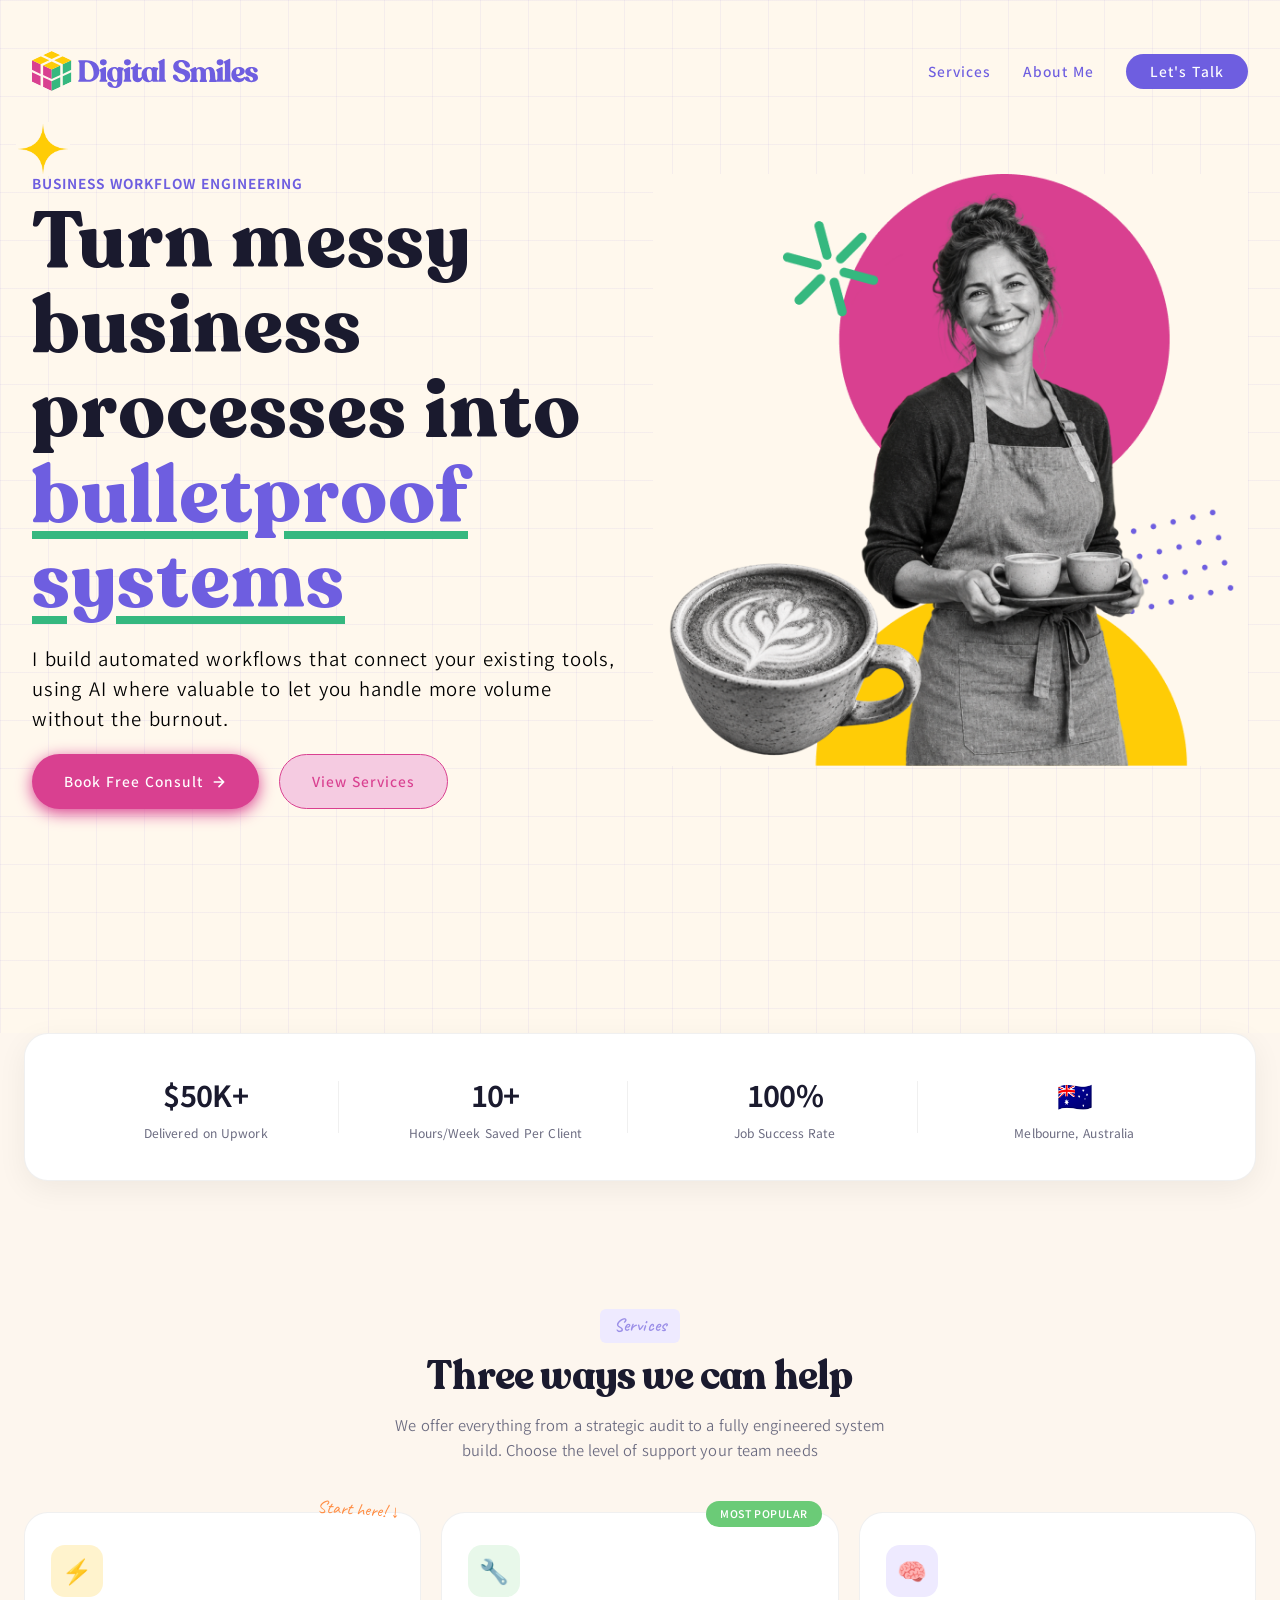
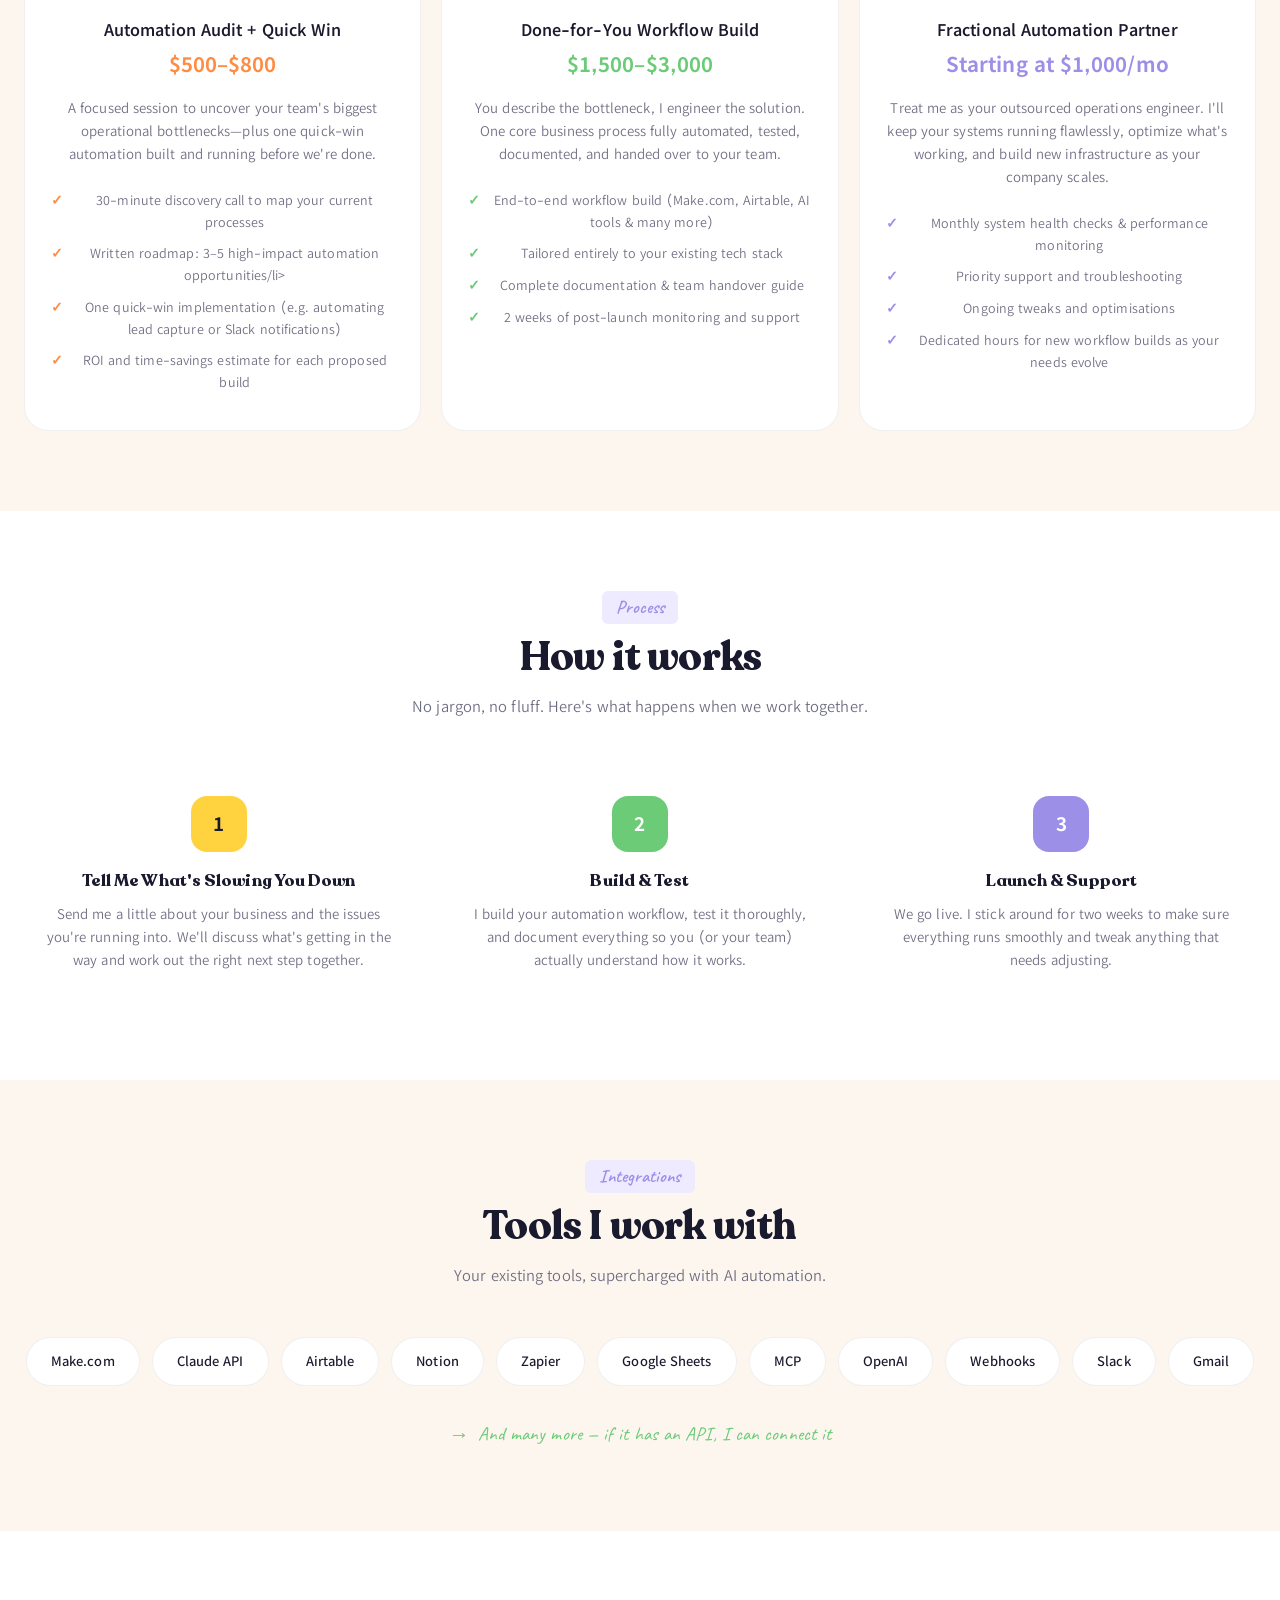
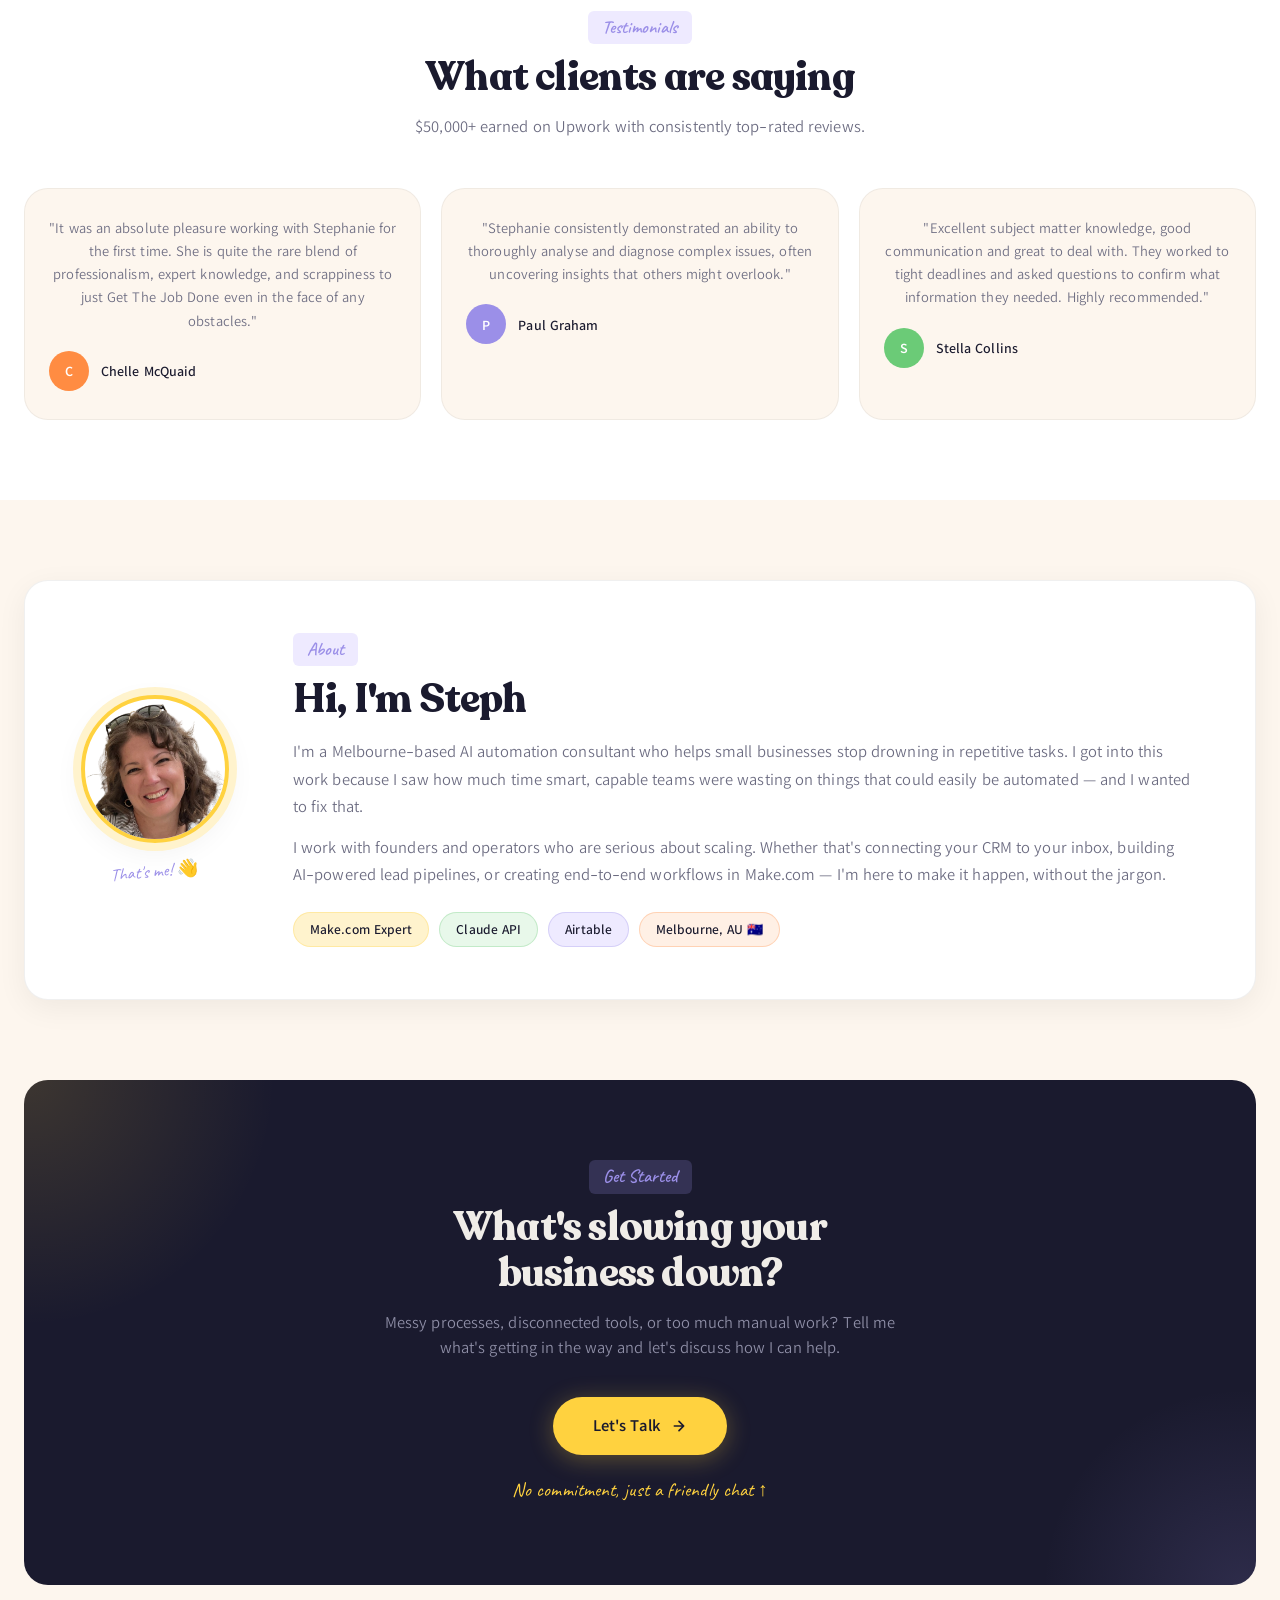
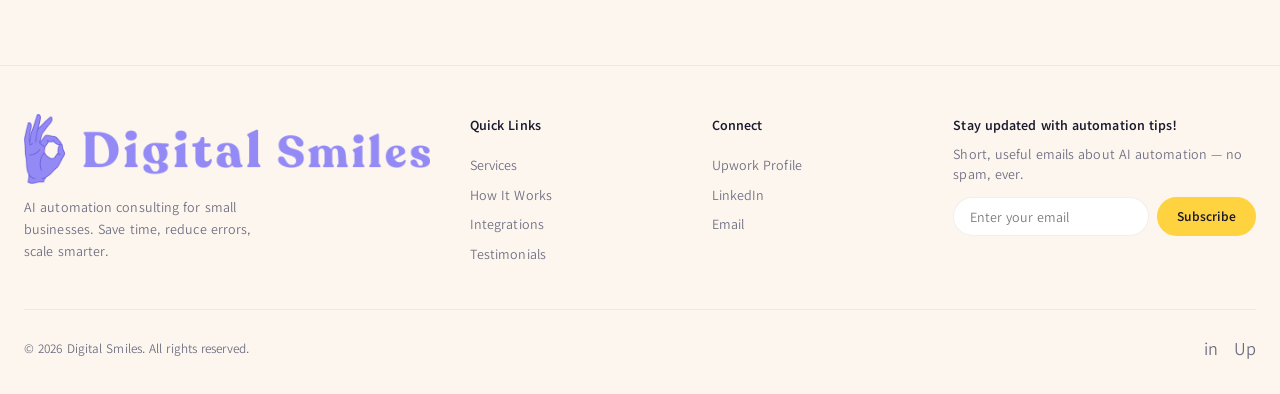
==== commit a4b2daf2: "Implement Figma homepage hero and brand styles" ====
--- a/index.html
+++ b/index.html
@@ -3,12 +3,12 @@
 <head>
 <meta charset="UTF-8">
 <meta name="viewport" content="width=device-width, initial-scale=1.0">
-<title>Steph Miles — Marketing Systems Engineer | Melbourne</title>
-<meta name="description" content="Melbourne Marketing Systems Engineer. I wire your CRM, sales, and marketing stacks into one reliable revenue engine. Build, scale, and automate your revenue with confidence.">
+<title>Digital Smiles — AI Automation Consulting</title>
+<meta name="description" content="AI workflow automation specialist. Make.com, Claude API, Airtable & MCP integrations. Save 10+ hours/week with intelligent automation.">
 <link rel="preconnect" href="https://fonts.googleapis.com">
 <link rel="preconnect" href="https://fonts.gstatic.com" crossorigin>
-<link href="https://fonts.googleapis.com/css2?family=Plus+Jakarta+Sans:ital,wght@0,400;0,500;0,600;0,700;0,800&family=Caveat:wght@400;500;600;700&display=swap" rel="stylesheet">
-
+<link href="https://fonts.googleapis.com/css2?family=Caveat:wght@400;500;600;700&family=Kedebideri:wght@400;500;600;700;800;900&display=swap" rel="stylesheet">
+<script src="https://mcp.figma.com/mcp/html-to-design/capture.js" async></script>
 <!-- Google tag (gtag.js) -->
 <script async src="https://www.googletagmanager.com/gtag/js?id=G-SXK048250Z"></script>
 <script>
@@ -18,123 +18,668 @@
 
   gtag('config', 'G-SXK048250Z');
 </script>
+<link rel="stylesheet" href="assets/css/fonts.css">
+<link rel="stylesheet" href="assets/css/figma-colours.css">
 <style>
-*{box-sizing:border-box;margin:0;padding:0}
-:root{--bg:#f8f8f2;--bg-white:#fff;--text:#171816;--text-muted:#55574f;--accent-yellow:#f6ed91;--accent-green:#d9efa5;--accent-purple:#d9ccf3;--border:#e3e4db;--radius:20px;--radius-lg:32px;--shadow-lg:0 20px 70px #17181620;--font-main:'Plus Jakarta Sans',Arial,sans-serif;--font-hand:'Caveat',cursive;--space:100px}
-html{scroll-behavior:smooth;scroll-padding-top:120px}body{font:16px/1.7 var(--font-main);color:var(--text);background:var(--bg)}h1,h2,h3,.vt-h{font-family:var(--font-main);font-weight:800;line-height:1.08;letter-spacing:-.055em}a{color:inherit}button,input,textarea{font:inherit}a,button,summary{-webkit-tap-highlight-color:transparent}a:focus-visible,button:focus-visible,summary:focus-visible,input:focus-visible,textarea:focus-visible{outline:3px solid #695294;outline-offset:5px}.container{max-width:1240px;margin:auto;padding:0 32px}section{padding:var(--space) 0}nav{position:sticky;top:16px;z-index:100;margin:16px auto 0;max-width:1176px;border:1px solid var(--border);background:#ffffffed;border-radius:100px;backdrop-filter:blur(15px)}nav .container{display:flex;align-items:center;justify-content:space-between;padding:12px 18px 12px 26px;gap:20px}.logo{display:flex;align-items:center;text-decoration:none}.logo img{width:139px;height:45px;object-fit:contain}nav ul{display:flex;align-items:center;gap:27px;list-style:none}nav a{text-decoration:none;font-size:.875rem;font-weight:600}nav a:hover{text-decoration:underline;text-underline-offset:5px}.nav-cta,.btn-primary,.btn-secondary,.cta-btn{display:inline-flex;align-items:center;justify-content:center;gap:16px;text-decoration:none;border-radius:100px;padding:16px 27px;font-size:.9rem;font-weight:700;border:1px solid transparent;transition:transform .2s,background .2s;cursor:pointer}.nav-cta{background:var(--text);color:white;padding:13px 23px}.btn-primary,.cta-btn{background:var(--accent-yellow)}.btn-secondary{background:white;border-color:var(--border)}.btn-primary:hover,.btn-secondary:hover,.cta-btn:hover{transform:translateY(-3px)}.menu-toggle{display:none}.hero{padding:74px 0 48px;text-align:center;position:relative}.hero .container{position:relative}.hero-badge{display:inline-flex;align-items:center;gap:9px;background:white;border:1px solid var(--border);border-radius:100px;padding:7px 15px;font-size:.8rem;font-weight:600;margin-bottom:26px}.hero-badge-dot{background:var(--accent-green);border-radius:50%;width:24px;height:24px;display:grid;place-items:center}.hero h1{font-size:clamp(2.6rem,5.2vw,4.55rem);max-width:1050px;margin:0 auto 27px}.highlight{position:relative;white-space:nowrap}.highlight:after{content:'';position:absolute;left:0;right:0;bottom:-7px;border-bottom:4px solid var(--accent-purple);border-radius:50%;transform:rotate(-2deg)}.hero p{max-width:700px;margin:0 auto 30px;color:var(--text-muted);font-size:1rem}.hero-buttons{display:flex;justify-content:center;gap:12px}.hero-annotation{display:none}.cursor-chip{position:absolute;font-size:.8rem;font-weight:700;padding:7px 16px;border-radius:9px;transform:rotate(-9deg);background:var(--accent-green);left:1%;top:315px}.cursor-chip:before{content:'↖';position:absolute;font-size:35px;left:-24px;top:-27px;color:var(--text)}.cursor-chip.right{background:var(--accent-purple);left:auto;right:0;top:345px;transform:rotate(8deg)}.system-preview{max-width:1060px;margin:66px auto 0;background:white;border:1px solid var(--border);border-radius:28px;padding:22px;text-align:left;box-shadow:0 14px 0 #eaeae15c;transform:rotate(-1deg)}.preview-top{display:flex;align-items:center;justify-content:space-between;padding:0 8px 18px;font-size:.8rem}.preview-label{font-weight:700}.preview-note{font-family:var(--font-hand);font-size:1.3rem}.flow{display:grid;grid-template-columns:1fr 32px 1fr 32px 1fr;align-items:center;gap:10px}.flow-card{background:var(--accent-yellow);border-radius:17px;padding:22px}.flow-card:nth-of-type(3){background:var(--accent-purple)}.flow-card:nth-of-type(5){background:var(--accent-green)}.flow-card small{font-size:.75rem;display:block;margin-bottom:12px}.flow-card strong{display:block;font-size:1.35rem;letter-spacing:-.04em}.flow-card span{font-size:.8rem}.flow-arrow{font-size:25px;text-align:center}.stats{padding:30px 0 75px}.stats-inner{padding:28px 0}.stats-grid{display:grid;grid-template-columns:repeat(4,1fr);gap:20px;text-align:center}.stat-number{font-size:2.4rem;font-weight:800;letter-spacing:-.06em}.stat-label{font-size:.8rem;color:var(--text-muted)}.stat+.stat{border-left:1px solid var(--border)}.section-center{text-align:center}.section-label{display:inline-block;text-transform:uppercase;font-size:.75rem;letter-spacing:.14em;font-weight:700;margin-bottom:18px}.section-title{font-size:clamp(2rem,4vw,3.5rem);max-width:760px;margin:0 auto 22px}.section-subtitle{font-size:1rem;color:var(--text-muted);max-width:640px;margin:0 auto 46px}#process{background:white;border-radius:48px 48px 0 0}.vt-wrap{margin-top:25px}.vt-rail{display:flex;justify-content:center;gap:10px;margin-bottom:28px}.vt-tab{display:flex;align-items:center;gap:8px;text-decoration:none;border-radius:100px;padding:8px 16px;border:1px solid var(--border);font-size:.8rem}.vt-tab.active{background:var(--text);color:white}.vt-num{font-weight:800}.vt-lphase{display:none}.vt-content{display:grid;grid-template-columns:repeat(3,minmax(0,1fr));gap:20px}.vt-stage{scroll-margin-top:125px}.vt-inner{height:100%;padding:30px;border-radius:28px;background:var(--accent-yellow);text-align:left}.vt-stage:nth-child(2) .vt-inner{background:var(--accent-purple)}.vt-stage:nth-child(3) .vt-inner{background:var(--accent-green)}.vt-cardnum{display:grid;place-items:center;width:44px;height:44px;background:#ffffff99;border:1px solid #17181622;border-radius:50%;font-weight:800;margin-bottom:42px}.vt-eyebrow{font-family:var(--font-hand);font-size:1.3rem;margin-bottom:10px}.vt-h{font-size:1.85rem;margin-bottom:20px}.vt-desc{font-size:.95rem;margin-bottom:24px}.vt-meta{border-top:1px solid #17181625;padding-top:22px;display:grid;gap:20px}.vt-mlabel{font-size:.7rem;text-transform:uppercase;letter-spacing:.1em;font-weight:800;margin-bottom:5px}.vt-mval,.vt-support{font-size:.875rem;line-height:1.65}.vt-support{margin-top:20px;background:#ffffff70;border-radius:14px;padding:16px}.vt-outro{max-width:630px;text-align:center;margin:35px auto 0;color:var(--text-muted)}.vt-outro a{font-weight:700}.tools-section{background:white}.toolkit-groups{display:grid;grid-template-columns:repeat(6,1fr);gap:18px;text-align:left}.toolkit-group{grid-column:span 3;border:1px solid var(--border);border-radius:24px;padding:28px}.toolkit-group:nth-child(n+3){grid-column:span 2}.toolkit-group h4{font-size:.9rem;margin-bottom:20px}.tools-pills{display:flex;flex-wrap:wrap;gap:8px}.tool-text{font-size:.8rem;background:var(--bg);border-radius:100px;padding:7px 13px}.toolkit-note{font-family:var(--font-hand);font-size:1.5rem;margin-top:32px}.proof-section[hidden]{display:none}#about{padding:110px 0}.about-inner{display:grid;grid-template-columns:310px 1fr;gap:76px;align-items:center}.about-photo-col{background:var(--accent-purple);padding:30px 25px 18px;border-radius:100px 100px 28px 28px;transform:rotate(-3deg)}.about-photo{width:100%;height:300px;object-fit:cover;object-position:center;border-radius:90px 90px 18px 18px;display:block}.about-photo-annotation{font-family:var(--font-hand);font-size:1.7rem;text-align:center;margin-top:12px}.about-content .section-title{margin-left:0}.about-content p{margin-bottom:16px;color:var(--text-muted)}.about-tags{display:flex;flex-wrap:wrap;gap:8px;margin-top:25px}.about-tag{font-size:.75rem;background:white;padding:7px 13px;border:1px solid var(--border);border-radius:100px}#faq{padding-top:60px}.faq-list{max-width:840px;margin:auto;text-align:left}.faq-item{border-bottom:1px solid #d6d7ce}.faq-item summary{list-style:none;cursor:pointer;font-weight:700;padding:24px 0;display:flex;justify-content:space-between;align-items:center;gap:22px}.faq-item summary::-webkit-details-marker{display:none}.faq-item summary:after{content:'+';width:32px;height:32px;display:grid;place-items:center;border-radius:50%;background:white;flex-shrink:0;font-size:1.3rem;font-weight:400}.faq-item[open] summary:after{content:'−';background:var(--accent-purple)}.faq-answer{padding:0 50px 24px 0;color:var(--text-muted);font-size:1rem}.cta-section{max-width:1176px;margin:10px auto 80px;background:var(--accent-purple);border-radius:36px;padding:72px 30px;text-align:center}.cta-section .section-title{max-width:790px}.cta-section .section-subtitle{max-width:580px;margin-bottom:28px;color:var(--text)}.cta-btn{background:var(--text);color:white}.cta-annotation{font-family:var(--font-hand);font-size:1.4rem;margin-top:20px}footer{padding:0 0 28px}.footer-grid{display:grid;grid-template-columns:2fr 1fr 1fr;gap:60px;padding-bottom:42px}.footer-brand p{font-size:.875rem;max-width:340px;color:var(--text-muted);margin-top:18px}.footer-col h4{font-size:.875rem;margin-bottom:14px}.footer-col a{display:block;font-size:.875rem;text-decoration:none;padding:5px 0}.footer-col a:hover{text-decoration:underline}.footer-bottom{border-top:1px solid var(--border);padding-top:24px;font-size:.75rem;color:var(--text-muted)}.skip-link{position:fixed;top:-100px;left:20px;z-index:2000;background:white;padding:12px;border-radius:10px}.skip-link:focus{top:20px}
-/* ── Contact modal ── */
-.modal-overlay {
-  position: fixed; inset: 0; z-index: 1000;
+h1, h2, h3 { font-family: var(--font-heading); font-weight: 700; }
+
+*, *::before, *::after { margin: 0; padding: 0; box-sizing: border-box; }
+
+:root {
+  --bg: #FDF6EE;
+  --bg-white: #FFFFFF;
+  --bg-dark: #1A1A2E;
+  --bg-dark-card: #242440;
+  --text: #1A1A2E;
+  --text-muted: #6B6B80;
+  --text-light: #F0EDE8;
+  --accent-yellow: #FFD23F;
+  --accent-yellow-light: #FFF3CD;
+  --accent-green: #6BCB77;
+  --accent-green-light: #E8F8EA;
+  --accent-purple: #9B8FE8;
+  --accent-purple-light: #EEEAFF;
+  --accent-orange: #FF8C42;
+  --accent-orange-light: #FFF0E5;
+  --accent-pink: #FF6B8A;
+  --border: rgba(0,0,0,0.06);
+  --border-light: rgba(255,255,255,0.1);
+  --shadow-sm: 0 2px 8px rgba(0,0,0,0.04);
+  --shadow-md: 0 8px 30px rgba(0,0,0,0.06);
+  --shadow-lg: 0 16px 50px rgba(0,0,0,0.08);
+  --radius: 16px;
+  --radius-lg: 24px;
+}
+
+html { scroll-behavior: smooth; }
+body { font-family: var(--font-main); background: var(--bg); color: var(--text); line-height: 1.6; overflow-x: hidden; font-size: 1.125rem; letter-spacing: 0.005em; }
+
+.container { max-width: 1300px; margin: 0 auto; padding: 0 24px; }
+
+/* ── Navigation ── */
+nav {
+  position: fixed; top: 0; left: 0; right: 0; z-index: 100;
+  padding: 16px 0;
+  background: rgba(253,246,238,0.85);
+  backdrop-filter: blur(20px);
+  border-bottom: 1px solid var(--border);
+}
+nav .container { display: flex; justify-content: space-between; align-items: center; }
+.logo {
+  font-weight: 800; font-size: 1.25rem;
+  letter-spacing: -0.03em; color: var(--text);
+  display: flex; align-items: center; gap: 8px;
+}
+.logo-icon {
+  width: 32px; height: 32px; border-radius: 10px;
+  background: var(--accent-yellow);
   display: flex; align-items: center; justify-content: center;
-  padding: 24px;
-  background: rgba(26,26,46,0.55);
-  backdrop-filter: blur(6px);
-  opacity: 0; visibility: hidden;
-  transition: opacity 0.25s ease, visibility 0.25s ease;
-}
-.modal-overlay.open { opacity: 1; visibility: visible; }
-.modal {
-  position: relative;
-  width: 100%; max-width: 480px;
-  max-height: calc(100vh - 48px); overflow-y: auto;
+  font-size: 1rem;
+}
+nav ul { display: flex; gap: 28px; list-style: none; }
+nav a {
+  color: var(--text-muted); text-decoration: none;
+  font-size: 0.9rem; font-weight: 500;
+  transition: color 0.3s;
+}
+nav a:hover { color: var(--text); }
+.nav-cta {
+  background: var(--text); color: #fff !important;
+  padding: 10px 22px; border-radius: 100px;
+  font-weight: 600; font-size: 0.85rem;
+  transition: all 0.3s;
+}
+.nav-cta:hover { background: #2d2d4a; transform: translateY(-1px); }
+
+.btn-primary {
+  display: inline-flex; align-items: center; gap: 8px;
+  padding: 14px 32px;
+  background: var(--accent-yellow);
+  color: var(--text);
+  font-weight: 700; font-size: 0.95rem;
+  text-decoration: none;
+  border-radius: 100px;
+  transition: all 0.3s;
+  box-shadow: 0 4px 16px rgba(255,210,63,0.3);
+}
+.btn-primary:hover { transform: translateY(-2px); box-shadow: 0 6px 24px rgba(255,210,63,0.4); }
+.btn-secondary {
+  display: inline-flex; align-items: center; gap: 8px;
+  padding: 14px 32px;
+  background: var(--bg-white);
+  color: var(--text);
+  font-weight: 600; font-size: 0.95rem;
+  text-decoration: none;
+  border-radius: 100px;
+  border: 1.5px solid var(--border);
+  transition: all 0.3s;
+}
+.btn-secondary:hover { border-color: #ccc; transform: translateY(-2px); }
+
+@keyframes fadeUp {
+  from { opacity: 0; transform: translateY(20px); }
+  to { opacity: 1; transform: translateY(0); }
+}
+
+/* ── Stats ribbon ── */
+.stats {
+  padding: 48px 0;
+}
+.stats-inner {
   background: var(--bg-white);
   border-radius: var(--radius-lg);
-  box-shadow: var(--shadow-lg);
-  padding: 40px;
-  transform: translateY(14px) scale(0.98);
-  transition: transform 0.3s ease;
-}
-.modal-overlay.open .modal { transform: none; }
-.modal-close {
-  position: absolute; top: 16px; right: 16px;
-  width: 36px; height: 36px; border-radius: 50%;
-  border: none; background: var(--bg); color: var(--text-muted);
-  font-size: 1.4rem; line-height: 1; cursor: pointer;
+  border: 1px solid var(--border);
+  padding: 36px 48px;
+  box-shadow: var(--shadow-md);
+}
+.stats-grid {
+  display: grid;
+  grid-template-columns: repeat(4, 1fr);
+  gap: 24px;
+  text-align: center;
+}
+.stat { position: relative; }
+.stat:not(:last-child)::after {
+  content: '';
+  position: absolute; right: 0; top: 15%; height: 70%;
+  width: 1px; background: var(--border);
+}
+.stat-number {
+  font-size: 2rem; font-weight: 800;
+  letter-spacing: -0.02em;
+  color: var(--text);
+}
+.stat-number .emoji { font-size: 1.8rem; }
+.stat-label { font-size: 0.82rem; color: var(--text-muted); margin-top: 2px; font-weight: 500; }
+
+/* ── Section shared ── */
+section { padding: 80px 0; }
+.section-label {
+  display: inline-block;
+  font-family: var(--font-hand);
+  font-size: 1.15rem; font-weight: 600;
+  color: var(--accent-purple);
+  background: var(--accent-purple-light);
+  padding: 2px 14px; border-radius: 6px;
+  margin-bottom: 10px;
+}
+.section-title {
+  font-size: clamp(1.8rem, 3.5vw, 2.5rem);
+  font-weight: 800;
+  letter-spacing: -0.02em;
+  margin-bottom: 14px;
+  line-height: 1.15;
+}
+.section-subtitle {
+  font-size: 1rem; color: var(--text-muted);
+  max-width: 520px;
+  margin-bottom: 48px;
+}
+.section-center { text-align: center; }
+.section-center .section-subtitle { margin-left: auto; margin-right: auto; }
+
+/* ── Packages ── */
+.packages-grid {
+  display: grid;
+  grid-template-columns: repeat(3, 1fr);
+  gap: 20px;
+}
+.package {
+  background: var(--bg-white);
+  border: 1.5px solid var(--border);
+  border-radius: var(--radius-lg);
+  padding: 32px 26px;
+  transition: all 0.4s;
+  position: relative;
+}
+.package:hover { transform: translateY(-6px); box-shadow: var(--shadow-lg); }
+.package-icon {
+  width: 52px; height: 52px;
+  border-radius: 14px;
   display: flex; align-items: center; justify-content: center;
-  transition: background 0.2s, color 0.2s;
-}
-.modal-close:hover { background: var(--accent-yellow); color: var(--text); }
-.modal-title { font-size: 1.6rem; font-weight: 800; margin: 12px 0 8px; }
-.modal-sub { font-size: 0.95rem; color: var(--text-muted); line-height: 1.55; margin-bottom: 24px; }
-.contact-form .field { margin-bottom: 16px; }
-.contact-form label { display: block; font-size: 0.8rem; font-weight: 600; color: var(--text); margin-bottom: 6px; }
-.contact-form input, .contact-form textarea {
-  width: 100%; padding: 12px 16px;
-  border: 1.5px solid var(--border); border-radius: 12px;
-  font-family: var(--font-main); font-size: 0.92rem;
-  color: var(--text); background: var(--bg-white);
-  outline: none; transition: border-color 0.25s;
-}
-.contact-form input:focus, .contact-form textarea:focus { border-color: var(--accent-yellow); }
-.contact-form textarea { min-height: 110px; line-height: 1.5; resize: vertical; }
-.modal-submit { width: 100%; justify-content: center; margin-top: 6px; border: none; cursor: pointer; font-family: var(--font-main); }
-.modal-fallback { font-size: 0.8rem; color: var(--text-muted); text-align: center; margin-top: 14px; }
-.modal-fallback a, .modal-success a { color: var(--text); font-weight: 600; text-decoration: underline; text-underline-offset: 2px; }
-.modal-success { font-size: 1rem; color: var(--text); line-height: 1.6; text-align: center; padding: 16px 0; }
-@media (prefers-reduced-motion: reduce) {
-  .modal-overlay, .modal { transition: none; }
-  .modal { transform: none; }
+  font-size: 1.5rem;
+  margin-bottom: 18px;
+}
+.package:nth-child(1) .package-icon { background: var(--accent-yellow-light); }
+.package:nth-child(2) .package-icon { background: var(--accent-green-light); }
+.package:nth-child(3) .package-icon { background: var(--accent-purple-light); }
+
+.package-name {
+  font-weight: 700; font-size: 1.1rem;
+  margin-bottom: 4px;
+}
+.package-price {
+  font-weight: 800; font-size: 1.4rem;
+  margin-bottom: 14px;
+}
+.package:nth-child(1) .package-price { color: var(--accent-orange); }
+.package:nth-child(2) .package-price { color: var(--accent-green); }
+.package:nth-child(3) .package-price { color: var(--accent-purple); }
+
+.package-desc {
+  font-size: 0.9rem; color: var(--text-muted);
+  margin-bottom: 18px; line-height: 1.6;
+}
+.package-features { list-style: none; }
+.package-features li {
+  font-size: 0.85rem; color: var(--text-muted);
+  padding: 5px 0 5px 24px;
+  position: relative;
+}
+.package-features li::before {
+  content: '✓'; position: absolute; left: 0;
+  font-weight: 700; font-size: 0.85rem;
+}
+.package:nth-child(1) .package-features li::before { color: var(--accent-orange); }
+.package:nth-child(2) .package-features li::before { color: var(--accent-green); }
+.package:nth-child(3) .package-features li::before { color: var(--accent-purple); }
+
+.package-draft {
+  display: inline-block;
+  margin-top: 14px; padding: 4px 12px;
+  font-size: 0.7rem; font-weight: 600;
+  text-transform: uppercase; letter-spacing: 0.04em;
+  border-radius: 6px;
+  background: var(--accent-purple-light);
+  color: var(--accent-purple);
+}
+.package-annotation {
+  position: absolute; top: -18px; right: 20px;
+  font-family: var(--font-hand);
+  font-size: 1.1rem; color: var(--accent-orange);
+  transform: rotate(4deg);
+}
+.package-popular {
+  position: absolute; top: -12px; right: 16px;
+  background: var(--accent-green);
+  color: #fff;
+  font-size: 0.72rem; font-weight: 700;
+  padding: 4px 14px; border-radius: 100px;
+  text-transform: uppercase; letter-spacing: 0.04em;
+}
+
+/* ── How it works ── */
+.how-section { background: var(--bg-white); border-radius: 0; }
+.steps-grid {
+  display: grid;
+  grid-template-columns: repeat(3, 1fr);
+  gap: 32px;
+  counter-reset: step;
+}
+.step {
+  counter-increment: step;
+  text-align: center;
+  padding: 28px 20px;
+  border-radius: var(--radius-lg);
+  transition: all 0.3s;
+}
+.step:hover { background: var(--bg); }
+.step-num-wrap {
+  width: 56px; height: 56px;
+  border-radius: 16px;
+  display: flex; align-items: center; justify-content: center;
+  margin: 0 auto 16px;
+  font-weight: 800; font-size: 1.3rem;
+  color: #fff;
+}
+.step:nth-child(1) .step-num-wrap { background: var(--accent-yellow); color: var(--text); }
+.step:nth-child(2) .step-num-wrap { background: var(--accent-green); }
+.step:nth-child(3) .step-num-wrap { background: var(--accent-purple); }
+.step-num-wrap::before { content: counter(step); }
+.step h3 {
+  font-weight: 700; font-size: 1.05rem;
+  margin-bottom: 8px;
+}
+.step p { font-size: 0.9rem; color: var(--text-muted); line-height: 1.6; }
+
+/* ── Tools / Integrations ── */
+.tools-section { text-align: center; }
+.tools-grid {
+  display: flex; flex-wrap: wrap; gap: 16px;
+  justify-content: center;
+  margin-top: 40px;
+}
+.tool-badge {
+  width: 64px; height: 64px;
+  border-radius: 18px;
+  display: flex; align-items: center; justify-content: center;
+  font-size: 0.72rem; font-weight: 700;
+  color: #fff;
+  transition: all 0.3s;
+  cursor: default;
+  position: relative;
+}
+.tool-badge:hover { transform: translateY(-4px) scale(1.08); }
+.tool-badge .tool-name {
+  position: absolute; bottom: -22px; left: 50%;
+  transform: translateX(-50%);
+  font-size: 0.72rem; font-weight: 600;
+  color: var(--text-muted);
+  white-space: nowrap;
+}
+.tool-badge:nth-child(1) { background: #E8394D; }
+.tool-badge:nth-child(2) { background: #7B61FF; }
+.tool-badge:nth-child(3) { background: #18BFFF; }
+.tool-badge:nth-child(4) { background: #000000; }
+.tool-badge:nth-child(5) { background: #FF4F00; }
+.tool-badge:nth-child(6) { background: #0F9D58; }
+.tool-badge:nth-child(7) { background: #5865F2; }
+.tool-badge:nth-child(8) { background: #FF6B00; }
+.tool-badge:nth-child(9) { background: #2D7FF9; }
+
+.tool-text {
+  padding: 12px 24px;
+  background: var(--bg-white);
+  border: 1.5px solid var(--border);
+  border-radius: 100px;
+  font-size: 0.88rem; font-weight: 600;
+  color: var(--text);
+  transition: all 0.3s;
+}
+.tool-text:hover { border-color: var(--accent-yellow); transform: translateY(-2px); }
+
+.tools-pills {
+  display: flex; flex-wrap: wrap; gap: 12px;
+  justify-content: center;
+  margin-top: 40px;
+}
+
+.tools-annotation {
+  font-family: var(--font-hand);
+  font-size: 1.2rem;
+  color: var(--accent-green);
+  margin-top: 32px;
+  display: flex; align-items: center; justify-content: center; gap: 8px;
+}
+.tools-annotation::before { content: '→'; font-size: 1.3rem; }
+
+/* ── Testimonials ── */
+.proof-section { background: var(--bg-white); }
+.proof-grid {
+  display: grid;
+  grid-template-columns: repeat(3, 1fr);
+  gap: 20px;
+}
+.proof-card {
+  background: var(--bg);
+  border: 1.5px solid rgba(0,0,0,0.05);
+  border-radius: var(--radius-lg);
+  padding: 28px 24px;
+  transition: all 0.3s;
+}
+.proof-card:hover { transform: translateY(-4px); box-shadow: var(--shadow-md); background: var(--bg-white); }
+.proof-title { font-weight: 700; font-size: 1rem; margin-bottom: 10px; }
+.proof-quote {
+  font-size: 0.88rem; color: var(--text-muted);
+  line-height: 1.65; margin-bottom: 18px;
+}
+.proof-author {
+  display: flex; align-items: center; gap: 12px;
+}
+.proof-avatar {
+  width: 40px; height: 40px; border-radius: 50%;
+  display: flex; align-items: center; justify-content: center;
+  font-weight: 700; font-size: 0.85rem; color: #fff;
+}
+.proof-card:nth-child(1) .proof-avatar { background: var(--accent-orange); }
+.proof-card:nth-child(2) .proof-avatar { background: var(--accent-purple); }
+.proof-card:nth-child(3) .proof-avatar { background: var(--accent-green); }
+.proof-name { font-weight: 600; font-size: 0.85rem; }
+.proof-role { font-size: 0.78rem; color: var(--text-muted); }
+
+/* ── About ── */
+.about-inner {
+  display: flex;
+  align-items: center;
+  gap: 64px;
+  background: var(--bg-white);
+  border: 1.5px solid var(--border);
+  border-radius: var(--radius-lg);
+  padding: 52px 56px;
+  box-shadow: var(--shadow-md);
+}
+.about-photo-col {
+  flex-shrink: 0;
+  display: flex;
+  flex-direction: column;
+  align-items: center;
+  position: relative;
+}
+.about-photo-wrap {
+  position: relative;
+}
+.about-photo {
+  width: 148px;
+  height: 148px;
+  border-radius: 50%;
+  object-fit: cover;
+  display: block;
+  border: 4px solid var(--accent-yellow);
+  box-shadow: 0 0 0 8px var(--accent-yellow-light), var(--shadow-md);
+}
+.about-photo-annotation {
+  font-family: var(--font-hand);
+  font-size: 1.1rem;
+  color: var(--accent-purple);
+  transform: rotate(-5deg);
+  margin-top: 14px;
+  text-align: center;
+}
+.about-content { flex: 1; }
+.about-content .section-title { margin-bottom: 16px; }
+.about-content p {
+  font-size: 1rem;
+  color: var(--text-muted);
+  line-height: 1.7;
+  margin-bottom: 14px;
+}
+.about-content p:last-of-type { margin-bottom: 0; }
+.about-tags {
+  display: flex;
+  flex-wrap: wrap;
+  gap: 10px;
+  margin-top: 24px;
+}
+.about-tag {
+  padding: 6px 16px;
+  border-radius: 100px;
+  font-size: 0.82rem;
+  font-weight: 600;
+  background: var(--accent-yellow-light);
+  color: var(--text);
+  border: 1.5px solid rgba(255,210,63,0.3);
+}
+.about-tag:nth-child(2) { background: var(--accent-green-light); border-color: rgba(107,203,119,0.3); }
+.about-tag:nth-child(3) { background: var(--accent-purple-light); border-color: rgba(155,143,232,0.3); }
+.about-tag:nth-child(4) { background: var(--accent-orange-light); border-color: rgba(255,140,66,0.3); }
+
+@media (max-width: 900px) {
+  .about-inner { flex-direction: column; gap: 36px; padding: 40px 28px; text-align: center; }
+  .about-tags { justify-content: center; }
+}
+
+/* ── CTA Section (dark) ── */
+.cta-section {
+  background: var(--bg-dark);
+  border-radius: var(--radius-lg);
+  margin: 0 24px 80px;
+  padding: 80px 60px;
+  text-align: center;
+  position: relative;
+  overflow: hidden;
+}
+.cta-section::before {
+  content: '';
+  position: absolute; top: -50%; left: -20%;
+  width: 500px; height: 500px;
+  background: radial-gradient(circle, rgba(255,210,63,0.15) 0%, transparent 70%);
+  pointer-events: none;
+}
+.cta-section::after {
+  content: '';
+  position: absolute; bottom: -40%; right: -15%;
+  width: 400px; height: 400px;
+  background: radial-gradient(circle, rgba(155,143,232,0.15) 0%, transparent 70%);
+  pointer-events: none;
+}
+.cta-section .section-title {
+  color: var(--text-light);
+  max-width: 500px;
+  margin: 0 auto 14px;
+  position: relative; z-index: 2;
+}
+.cta-section .section-subtitle {
+  color: #9090A8;
+  margin: 0 auto 36px;
+  position: relative; z-index: 2;
+}
+.cta-section .section-label {
+  background: rgba(155,143,232,0.2);
+  color: var(--accent-purple);
+  position: relative; z-index: 2;
+}
+.cta-btn {
+  display: inline-flex; align-items: center; gap: 10px;
+  padding: 16px 40px;
+  background: var(--accent-yellow);
+  color: var(--text);
+  font-weight: 700; font-size: 1rem;
+  text-decoration: none;
+  border-radius: 100px;
+  transition: all 0.3s;
+  position: relative; z-index: 2;
+  box-shadow: 0 4px 24px rgba(255,210,63,0.3);
+}
+.cta-btn:hover { transform: translateY(-2px); box-shadow: 0 8px 32px rgba(255,210,63,0.4); }
+.cta-annotation {
+  font-family: var(--font-hand);
+  font-size: 1.2rem;
+  color: var(--accent-yellow);
+  margin-top: 20px;
+  position: relative; z-index: 2;
+}
+
+/* ── Contact popup ── */
+body.contact-open { overflow: hidden; }
+.contact-dialog {
+  width: min(560px, calc(100% - 32px));
+  max-height: calc(100dvh - 32px);
+  margin: auto; padding: 36px;
+  border: 1px solid var(--border); border-radius: var(--radius-lg);
+  background: var(--bg); color: var(--text);
+  box-shadow: var(--shadow-lg); overflow-y: auto;
+}
+.contact-dialog::backdrop { background: rgba(26,26,46,0.65); }
+.contact-close {
+  position: absolute; top: 12px; right: 12px;
+  width: 44px; height: 44px; border: none; border-radius: 100px;
+  background: var(--bg-white); color: var(--text);
+  font-size: 1.5rem; cursor: pointer;
+}
+.contact-dialog .section-label { margin-right: 32px; }
+.contact-dialog h2 { font-size: clamp(1.7rem, 5vw, 2.1rem); line-height: 1.2; margin: 12px 0; }
+.contact-intro { color: var(--text-muted); font-size: 0.95rem; margin-bottom: 24px; }
+.contact-fields { display: grid; gap: 16px; border: none; min-width: 0; }
+.contact-field { display: grid; gap: 6px; }
+.contact-field label { font-size: 0.85rem; font-weight: 700; }
+.contact-field input, .contact-field textarea {
+  width: 100%; min-width: 0; padding: 12px 16px;
+  font: inherit; font-size: 1rem; color: var(--text);
+  background: var(--bg-white); border: 1px solid var(--text-muted);
+  border-radius: var(--radius);
+}
+.contact-field textarea { min-height: 120px; resize: vertical; }
+.contact-dialog :focus-visible, [data-contact-open]:focus-visible {
+  outline: 3px solid var(--accent-purple); outline-offset: 3px;
+}
+.contact-submit { width: 100%; justify-content: center; border: none; font-family: inherit; cursor: pointer; }
+.contact-submit:disabled { opacity: 0.65; cursor: wait; transform: none; }
+.contact-note { margin-top: 16px; font-size: 0.8rem; color: var(--text-muted); }
+.contact-note a { color: var(--text); overflow-wrap: anywhere; }
+.contact-status { margin-top: 16px; font-size: 0.9rem; }
+.contact-status:empty { display: none; }
+.contact-status[data-state="error"] { padding: 12px; border-radius: var(--radius); background: var(--accent-orange-light); }
+.contact-status[data-state="success"] { padding: 12px; border-radius: var(--radius); background: var(--accent-green-light); }
+.contact-honey { display: none; }
+
+/* ── Footer ── */
+footer {
+  padding: 48px 0 32px;
+  border-top: 1px solid var(--border);
+}
+.footer-grid {
+  display: grid;
+  grid-template-columns: 1.5fr 1fr 1fr 1.5fr;
+  gap: 40px;
+  margin-bottom: 40px;
+}
+.footer-brand .logo { margin-bottom: 12px; }
+.footer-brand p { font-size: 0.85rem; color: var(--text-muted); max-width: 240px; line-height: 1.6; }
+.footer-col h4 { font-size: 0.85rem; font-weight: 700; margin-bottom: 14px; }
+.footer-col a {
+  display: block;
+  font-size: 0.85rem; color: var(--text-muted);
+  text-decoration: none; padding: 4px 0;
+  transition: color 0.3s;
+}
+.footer-col a:hover { color: var(--text); }
+.footer-subscribe p { font-size: 0.85rem; color: var(--text-muted); margin-bottom: 12px; line-height: 1.5; }
+.footer-email-row {
+  display: flex; gap: 8px;
+}
+.footer-email-row input {
+  flex: 1; padding: 10px 16px;
+  border: 1.5px solid var(--border);
+  border-radius: 100px;
+  font-family: var(--font-main);
+  font-size: 0.85rem;
+  background: var(--bg-white);
+  outline: none;
+  transition: border-color 0.3s;
+}
+.footer-email-row input:focus { border-color: var(--accent-yellow); }
+.footer-email-row button {
+  padding: 10px 20px;
+  background: var(--accent-yellow);
+  color: var(--text);
+  font-weight: 700; font-size: 0.82rem;
+  border: none; border-radius: 100px;
+  cursor: pointer;
+  transition: all 0.3s;
+  font-family: var(--font-main);
+}
+.footer-email-row button:hover { background: #f0c430; }
+.footer-bottom {
+  display: flex; justify-content: space-between; align-items: center;
+  padding-top: 24px;
+  border-top: 1px solid var(--border);
+  font-size: 0.8rem; color: var(--text-muted);
+}
+.footer-socials { display: flex; gap: 16px; }
+.footer-socials a {
+  color: var(--text-muted); text-decoration: none;
+  transition: color 0.3s; font-size: 1.1rem;
+}
+.footer-socials a:hover { color: var(--text); }
+
+/* ── Responsive ── */
+@media (max-width: 900px) {
+  .packages-grid, .steps-grid, .proof-grid { grid-template-columns: 1fr; }
+  .stats-grid { grid-template-columns: repeat(2, 1fr); }
+  .stat:not(:last-child)::after { display: none; }
+  .footer-grid { grid-template-columns: 1fr 1fr; gap: 28px; }
+  nav ul { display: none; }
+  .cta-section { margin: 0 16px 60px; padding: 60px 28px; }
 }
 @media (max-width: 600px) {
-  .modal { padding: 30px 22px; }
-}
-
-
-@media(max-width:1000px){nav{margin:12px 24px;top:12px}nav ul{gap:18px}.cursor-chip{display:none}.vt-inner{padding:24px}.vt-h{font-size:1.6rem}.vt-lname{font-size:.75rem}.about-inner{gap:40px;grid-template-columns:260px 1fr}.cta-section{margin-left:24px;margin-right:24px}.toolkit-group:nth-child(n){grid-column:span 3}}
-@media(max-width:760px){:root{--space:64px}.container{padding:0 22px}nav{border-radius:28px;margin:12px 16px}nav .container{padding:10px 16px;flex-wrap:wrap}.logo img{width:120px;height:40px}.menu-toggle{display:block;background:var(--text);color:white;border:0;border-radius:100px;padding:10px 18px;font-size:.85rem}nav ul{display:none;width:100%;padding:6px 0 12px;gap:8px;flex-direction:column;align-items:stretch}nav ul.open{display:flex}nav ul a{display:block;padding:10px 14px}.hero{padding-top:46px}.hero-badge{font-size:.7rem;padding:6px 10px}.hero h1{font-size:clamp(2.3rem,8.3vw,3.5rem)}.hero p{font-size:.95rem}.hero-buttons{flex-wrap:wrap}.hero-buttons a{padding:14px 22px}.system-preview{margin-top:42px;padding:15px;transform:none}.preview-top{padding:0 2px 14px}.preview-note{font-size:1.1rem}.flow{grid-template-columns:1fr;gap:5px}.flow-card{padding:16px 20px}.flow-card small{margin-bottom:5px}.flow-card strong{font-size:1.15rem}.flow-arrow{transform:rotate(90deg);line-height:1.2}.stats{padding:14px 0 50px}.stats-grid{grid-template-columns:1fr 1fr;gap:25px}.stat-number{font-size:2rem}.stat-label{font-size:.75rem}.stat:nth-child(3){border:0}.section-title{font-size:2.3rem}.vt-rail{display:none}.vt-content{grid-template-columns:1fr}.vt-inner{padding:28px}.vt-cardnum{margin-bottom:24px}.vt-h{font-size:2rem}.vt-meta{grid-template-columns:1fr 1fr;gap:20px}.vt-desc{font-size:1rem}.toolkit-groups{grid-template-columns:1fr}.toolkit-group:nth-child(n){grid-column:auto}.about-inner{grid-template-columns:1fr;gap:45px}.about-photo-col{max-width:280px;margin:auto}.about-content .section-title{font-size:2.6rem}#about{padding:70px 0}.faq-item summary{font-size:.95rem}.faq-answer{padding-right:0}.cta-section{padding:48px 24px;margin:0 16px 60px}.cta-section .section-title{font-size:2.3rem}.footer-grid{grid-template-columns:1fr 1fr;gap:30px}.footer-brand{grid-column:1/-1}.modal-overlay{padding:16px}.modal-fallback{overflow-wrap:anywhere}}
-@media(max-width:380px){.vt-meta{grid-template-columns:1fr}.hero-badge{font-size:.65rem}.preview-note{display:none}.highlight{white-space:normal}}
-@media(prefers-reduced-motion:reduce){html{scroll-behavior:auto}*,*:before,*:after{animation:none!important;transition:none!important}}
+  .contact-dialog { padding: 28px 20px; }
+  section { padding: 56px 0; }
+  .stats-inner { padding: 28px 20px; }
+  .footer-grid { grid-template-columns: 1fr; }
+  .packages-grid { gap: 16px; }
+}
 </style>
+<link rel="stylesheet" href="assets/css/figma-typography.css">
+<link rel="stylesheet" href="assets/css/hero.css">
 </head>
 <body>
-<a class="skip-link" href="#main">Skip to content</a>
-
-<!-- Navigation -->
-<nav aria-label="Main navigation">
-  <div class="container">
-    <div class="logo">
-      <img src="assets/img/digital-smiles-website-logo.png" alt="Digital Smiles">
+
+<!-- Home Page V3 — Figma Website Design -->
+<div class="home-intro" id="home">
+  <nav class="site-nav" aria-label="Main navigation">
+    <div class="nav-inner">
+      <a class="site-brand" href="#home" aria-label="Digital Smiles home">
+        <img src="assets/img/hero/digital-smiles-logo.svg" width="226" height="39" alt="Digital Smiles">
+      </a>
+      <ul class="site-nav-links">
+        <li><a href="#services">Services</a></li>
+        <li><a href="#about">About Me</a></li>
+      </ul>
+      <a href="mailto:hello@digitalsmiles.io" class="hero-nav-cta" data-contact-open aria-haspopup="dialog" aria-controls="contact-dialog">Let's Talk</a>
     </div>
-    <button class="menu-toggle" aria-expanded="false" aria-controls="nav-links">Menu</button>
-    <ul id="nav-links">
-      <li><a href="#process">Process</a></li>
-      <li><a href="#tools">Toolkit</a></li>
-
-      <li><a href="#about">About</a></li>
-      <li><a href="#faq">FAQ</a></li>
-      <li><a href="#contact" class="nav-cta" data-contact-open>Book a Free Audit</a></li>
-    </ul>
-  </div>
-</nav>
-
-<main id="main">
-<!-- Hero -->
-<section class="hero">
-  <div class="container">
-    <div class="hero-badge">
-      <span class="hero-badge-dot">✓</span>
-      $50K+ delivered on Upwork · 5-Star Reviews
+  </nav>
+
+  <section class="hero" aria-labelledby="hero-heading">
+    <div class="hero-layout">
+      <img class="hero-spark" src="assets/img/hero/spark.png" width="86" height="86" alt="" aria-hidden="true">
+      <div class="hero-copy">
+        <div class="hero-heading-group">
+          <p class="hero-eyebrow body-small-uppercase">Business workflow engineering</p>
+          <h1 class="heading-1" id="hero-heading">Turn messy business processes into <span class="hero-highlight">bulletproof systems</span></h1>
+        </div>
+        <p class="hero-description headings-3">I build automated workflows that connect your existing tools, using AI where valuable to let you handle more volume without the burnout.</p>
+        <div class="hero-actions">
+          <a href="mailto:hello@digitalsmiles.io" class="hero-consult" data-contact-open aria-haspopup="dialog" aria-controls="contact-dialog">
+            Book Free Consult
+            <img src="assets/img/hero/arrow-right.svg" width="16" height="16" alt="" aria-hidden="true">
+          </a>
+          <a href="#services" class="hero-services">View Services</a>
+        </div>
+      </div>
+      <img class="hero-artwork" src="assets/img/hero/cafe-collage.png" width="645" height="642" alt="A smiling café owner holding two cups of coffee, with a latte and colourful geometric accents." fetchpriority="high">
     </div>
-
-    <span class="cursor-chip" aria-hidden="true">Your growth</span><span class="cursor-chip right" aria-hidden="true">My engineering</span>
-
-    <h1>Turn your disconnected business tools into a single, reliable <span class="highlight">revenue engine</span></h1>
-
-    <p>I design, build, and own the technology that powers your growth. I wire your marketing, sales, and billing stacks together so your data flows accurately and your systems run reliably — no duct tape required.</p>
-
-    <div class="hero-buttons">
-      <a href="#contact" class="btn-primary" data-contact-open>
-        Book a Free Systems Audit
-        <svg width="16" height="16" viewBox="0 0 24 24" fill="none" stroke="currentColor" stroke-width="2.5" stroke-linecap="round" stroke-linejoin="round"><path d="M5 12h14M12 5l7 7-7 7"/></svg>
-      </a>
-      <a href="#process" class="btn-secondary">View Services</a>
-    </div>
-    <div class="system-preview" aria-label="Marketing, sales and billing connected into one revenue engine">
-      <div class="preview-top"><span class="preview-label">Your revenue engine</span><span class="preview-note">Everything, connected ↴</span></div>
-      <div class="flow"><div class="flow-card"><small>01 / MARKETING</small><strong>Capture &amp; connect</strong><span>Forms · Tracking · Automations</span></div><div class="flow-arrow" aria-hidden="true">→</div><div class="flow-card"><small>02 / SALES</small><strong>Route &amp; synchronise</strong><span>CRM · Leads · Data pipelines</span></div><div class="flow-arrow" aria-hidden="true">→</div><div class="flow-card"><small>03 / BILLING</small><strong>One reliable engine</strong><span>Stripe · Xero · Revenue</span></div></div>
-    </div>
-  </div>
-</section>
+  </section>
+</div>
 
 <!-- Stats -->
 <section class="stats" style="padding-top: 0;">
@@ -142,143 +687,134 @@
     <div class="stats-inner">
       <div class="stats-grid">
         <div class="stat">
-          <div class="stat-number">50k+</div>
-          <div class="stat-label">Automated Data Events</div>
+          <div class="stat-number">$50K+</div>
+          <div class="stat-label">Delivered on Upwork</div>
         </div>
         <div class="stat">
-          <div class="stat-number">&lt;1m</div>
-          <div class="stat-label">Speed-to-Lead</div>
+          <div class="stat-number">10+</div>
+          <div class="stat-label">Hours/Week Saved Per Client</div>
         </div>
         <div class="stat">
           <div class="stat-number">100%</div>
-          <div class="stat-label">Pipeline Reliability</div>
+          <div class="stat-label">Job Success Rate</div>
         </div>
         <div class="stat">
-          <div class="stat-number">20+</div>
-          <div class="stat-label">Integrated Tech Stacks</div>
+          <div class="stat-number"><span class="emoji">🇦🇺</span></div>
+          <div class="stat-label">Melbourne, Australia</div>
         </div>
       </div>
     </div>
   </div>
 </section>
 
-<!-- Process / How I Build Your Revenue Infrastructure -->
-<section id="process">
+<!-- Services / Packages -->
+<section id="services">
+  <div class="container section-center">
+    <div class="section-label">Services</div>
+    <h2 class="section-title">Three ways we can help</h2>
+    <div class="section-subtitle">We offer everything from a strategic audit to a fully engineered system build. Choose the level of support your team needs</div>
+
+    <div class="packages-grid">
+      <!-- Package 1 -->
+      <div class="package">
+        <div class="package-annotation">Start here! ↓</div>
+        <div class="package-icon">⚡</div>
+        <div class="package-name">Automation Audit + Quick Win</div>
+        <div class="package-price">$500–$800</div>
+        <p class="package-desc">A focused session to uncover your team's biggest operational bottlenecks—plus one quick-win automation built and running before we're done.</p>
+        <ul class="package-features">
+          <li>30-minute discovery call to map your current processes</li>
+          <li>Written roadmap: 3–5 high-impact automation opportunities/li>
+          <li>One quick-win implementation (e.g. automating lead capture or Slack notifications)</li>
+          <li>ROI and time-savings estimate for each proposed build</li>
+        </ul>
+      </div>
+
+      <!-- Package 2 -->
+      <div class="package">
+        <div class="package-popular">Most Popular</div>
+        <div class="package-icon">🔧</div>
+        <div class="package-name">Done-for-You Workflow Build</div>
+        <div class="package-price">$1,500–$3,000</div>
+        <p class="package-desc">You describe the bottleneck, I engineer the solution. One core business process fully automated, tested, documented, and handed over to your team.</p>
+        <ul class="package-features">
+          <li>End-to-end workflow build (Make.com, Airtable, AI tools & many more)</li>
+          <li>Tailored entirely to your existing tech stack</li>
+          <li>Complete documentation & team handover guide</li>
+          <li>2 weeks of post-launch monitoring and support</li>
+        </ul>
+      </div>
+
+      <!-- Package 3 -->
+      <div class="package">
+        <div class="package-icon">🧠</div>
+        <div class="package-name">Fractional Automation Partner</div>
+        <div class="package-price">Starting at $1,000/mo</div>
+        <p class="package-desc">Treat me as your outsourced operations engineer. I'll keep your systems running flawlessly, optimize what's working, and build new infrastructure as your company scales.</p>
+        <ul class="package-features">
+          <li>Monthly system health checks & performance monitoring</li>
+          <li>Priority support and troubleshooting</li>
+          <li>Ongoing tweaks and optimisations</li>
+          <li>Dedicated hours for new workflow builds as your needs evolve</li>
+        </ul>
+      </div>
+    </div>
+  </div>
+</section>
+
+<!-- How It Works -->
+<section id="how" class="how-section">
   <div class="container section-center">
     <div class="section-label">Process</div>
-    <h2 class="section-title">How I build your revenue infrastructure</h2>
-    <div class="section-subtitle">Instead of off-the-shelf packages, I use a three-phase process to make sure we're solving the right problems at the right depth.</div>
-
-  </div>
-
-  <div class="container">
-    <div class="vt-wrap">
-      <div class="vt-rail">
-        <a class="vt-tab active" href="#stage1"><span class="vt-num">1</span><span class="vt-ltext"><span class="vt-lphase">Where are we leaking?</span><span class="vt-lname">The Systems Diagnostic</span></span></a>
-        <a class="vt-tab" href="#stage2"><span class="vt-num">2</span><span class="vt-ltext"><span class="vt-lphase">Build</span><span class="vt-lname">Systems Implementation Sprint</span></span></a>
-        <a class="vt-tab" href="#stage3"><span class="vt-num">3</span><span class="vt-ltext"><span class="vt-lphase">Scale</span><span class="vt-lname">Revenue Systems Ownership</span></span></a>
-      </div>
-      <div class="vt-content">
-        <div class="vt-stage" id="stage1"><div class="vt-inner">
-          <span class="vt-cardnum">1</span>
-          <div class="vt-eyebrow">The "Where are we leaking?" phase</div>
-          <h3 class="vt-h">The Systems Diagnostic</h3>
-          <p class="vt-desc">Before building, we need a map. This is a 45-minute deep-dive into your current stack — where data breaks, where leads are falling through the cracks, and where manual work is slowing you down.</p>
-          <div class="vt-meta">
-            <div><div class="vt-mlabel">The Goal</div><div class="vt-mval">Identify whether your infrastructure needs a quick fix or a structural rebuild.</div></div>
-            <div><div class="vt-mlabel">The Deliverable</div><div class="vt-mval">A written "Revenue Systems Roadmap" that clearly summarises 3–5 high-impact fixes, each with a projected ROI estimate.</div></div>
-          </div>
-        </div></div>
-        <div class="vt-stage" id="stage2"><div class="vt-inner">
-          <span class="vt-cardnum">2</span>
-          <div class="vt-eyebrow">The "Build" phase</div>
-          <h3 class="vt-h">Systems Implementation Sprint</h3>
-          <p class="vt-desc">You define the bottleneck — "leads aren't reaching the CRM," or "data is missing from our reports" — and I engineer the fix. I don't just "turn on" automations; I build, test, and document the entire pipeline so your team can own it.</p>
-          <div class="vt-meta">
-            <div><div class="vt-mlabel">The Goal</div><div class="vt-mval">Deliver a functional, reliable core process that scales, handed over with complete documentation.</div></div>
-            <div><div class="vt-mlabel">The Deliverable</div><div class="vt-mval">A fully built, documented, and tested process integrated across your stack.</div></div>
-          </div>
-          <div class="vt-support">Every build includes a two-week support period where I monitor the system to make sure data flows, automations fire, and nothing breaks post-launch.</div>
-        </div></div>
-        <div class="vt-stage" id="stage3"><div class="vt-inner">
-          <span class="vt-cardnum">3</span>
-          <div class="vt-eyebrow">The "Scale" phase</div>
-          <h3 class="vt-h">Revenue Systems Ownership</h3>
-          <p class="vt-desc">I act as your fractional Systems Engineer, taking ownership of the stack with ongoing monitoring, troubleshooting, and continuous optimisation — a dedicated engineering partner without the full-time headcount cost.</p>
-          <div class="vt-meta">
-            <div><div class="vt-mlabel">The Goal</div><div class="vt-mval">Keep your engine running at peak performance while you focus on the creative and managerial side of the business.</div></div>
-            <div><div class="vt-mlabel">The Deliverable</div><div class="vt-mval">Continuous maintenance, priority troubleshooting, and dedicated build hours for your future growth plans.</div></div>
-          </div>
-        </div></div>
+    <h2 class="section-title">How it works</h2>
+    <div class="section-subtitle">No jargon, no fluff. Here's what happens when we work together.</div>
+
+    <div class="steps-grid">
+      <div class="step">
+        <div class="step-num-wrap"></div>
+        <h3>Tell Me What's Slowing You Down</h3>
+        <p>Send me a little about your business and the issues you're running into. We'll discuss what's getting in the way and work out the right next step together.</p>
+      </div>
+      <div class="step">
+        <div class="step-num-wrap"></div>
+        <h3>Build & Test</h3>
+        <p>I build your automation workflow, test it thoroughly, and document everything so you (or your team) actually understand how it works.</p>
+      </div>
+      <div class="step">
+        <div class="step-num-wrap"></div>
+        <h3>Launch & Support</h3>
+        <p>We go live. I stick around for two weeks to make sure everything runs smoothly and tweak anything that needs adjusting.</p>
       </div>
     </div>
-    <p class="vt-outro">Not quite the right fit? <a href="#contact" data-contact-open>Get in touch</a> and we'll find the right structure for a custom engagement.</p>
   </div>
 </section>
 
-<!-- Toolkit -->
+<!-- Integrations -->
 <section id="tools" class="tools-section">
   <div class="container section-center">
-    <div class="section-label">Toolkit</div>
-    <h2 class="section-title">My engineering toolkit</h2>
-    <div class="section-subtitle">I'm not tied to any one platform — I'm an expert in the data architecture that connects them. If it has an API, I can connect it.</div>
-
-    <div class="toolkit-groups">
-      <div class="toolkit-group">
-        <h4>Core Revenue Systems</h4>
-        <div class="tools-pills">
-          <span class="tool-text">Klaviyo</span>
-          <span class="tool-text">Ontraport</span>
-          <span class="tool-text">Zoho CRM</span>
-          <span class="tool-text">Stripe</span>
-          <span class="tool-text">Xero</span>
-          <span class="tool-text">WordPress</span>
-        </div>
-      </div>
-      <div class="toolkit-group">
-        <h4>Data, Tracking &amp; Analytics</h4>
-        <div class="tools-pills">
-          <span class="tool-text">Segment</span>
-          <span class="tool-text">GA4</span>
-          <span class="tool-text">Google Sheets</span>
-          <span class="tool-text">Webhooks</span>
-        </div>
-      </div>
-      <div class="toolkit-group">
-        <h4>Automation &amp; AI Intelligence</h4>
-        <div class="tools-pills">
-          <span class="tool-text">Make.com</span>
-          <span class="tool-text">Zapier</span>
-          <span class="tool-text">Claude API</span>
-          <span class="tool-text">OpenAI</span>
-          <span class="tool-text">n8n</span>
-        </div>
-      </div>
-      <div class="toolkit-group">
-        <h4>Engineering &amp; Development</h4>
-        <div class="tools-pills">
-          <span class="tool-text">Python</span>
-          <span class="tool-text">HTML</span>
-          <span class="tool-text">CSS</span>
-          <span class="tool-text">JavaScript</span>
-        </div>
-      </div>
-      <div class="toolkit-group">
-        <h4>Operational Backbone</h4>
-        <div class="tools-pills">
-          <span class="tool-text">Slack</span>
-          <span class="tool-text">Gmail</span>
-          <span class="tool-text">Notion</span>
-          <span class="tool-text">Airtable</span>
-        </div>
-      </div>
+    <div class="section-label">Integrations</div>
+    <h2 class="section-title">Tools I work with</h2>
+    <div class="section-subtitle">Your existing tools, supercharged with AI automation.</div>
+
+    <div class="tools-pills">
+      <span class="tool-text">Make.com</span>
+      <span class="tool-text">Claude API</span>
+      <span class="tool-text">Airtable</span>
+      <span class="tool-text">Notion</span>
+      <span class="tool-text">Zapier</span>
+      <span class="tool-text">Google Sheets</span>
+      <span class="tool-text">MCP</span>
+      <span class="tool-text">OpenAI</span>
+      <span class="tool-text">Webhooks</span>
+      <span class="tool-text">Slack</span>
+      <span class="tool-text">Gmail</span>
     </div>
-    <div class="toolkit-note">→ And many more — if it has an API, I can connect it</div>
+    <div class="tools-annotation">And many more — if it has an API, I can connect it</div>
   </div>
 </section>
 
 <!-- Testimonials -->
-<section id="proof" class="proof-section" hidden>
+<section id="proof" class="proof-section">
   <div class="container section-center">
     <div class="section-label">Testimonials</div>
     <h2 class="section-title">What clients are saying</h2>
@@ -286,38 +822,29 @@
 
     <div class="proof-grid">
       <div class="proof-card">
-        <div class="proof-stars">★★★★★</div>
-        <div class="proof-title">Placeholder — leads &amp; conversion</div>
-        <p class="proof-quote">"Add a real Upwork review framed around a revenue outcome — recovered leads, a lower cost-per-lead, or a lift in conversion."</p>
+        <p class="proof-quote">"It was an absolute pleasure working with Stephanie for the first time. She is quite the rare blend of professionalism, expert knowledge, and scrappiness to just Get The Job Done even in the face of any obstacles."</p>
         <div class="proof-author">
           <div class="proof-avatar">C</div>
           <div>
-            <div class="proof-name">Client Name</div>
-            <div class="proof-role">Industry / Role</div>
+            <div class="proof-name">Chelle McQuaid</div>
           </div>
         </div>
       </div>
       <div class="proof-card">
-        <div class="proof-stars">★★★★★</div>
-        <div class="proof-title">Placeholder — systems made reliable</div>
-        <p class="proof-quote">"Pull a review about reliability — e.g. 'our CRM and funnel finally talk to each other and the numbers we report are accurate.'"</p>
+        <p class="proof-quote">"Stephanie consistently demonstrated an ability to thoroughly analyse and diagnose complex issues, often uncovering insights that others might overlook."</p>
         <div class="proof-author">
-          <div class="proof-avatar">J</div>
+          <div class="proof-avatar">P</div>
           <div>
-            <div class="proof-name">Client Name</div>
-            <div class="proof-role">Industry / Role</div>
+            <div class="proof-name">Paul Graham</div>
           </div>
         </div>
       </div>
       <div class="proof-card">
-        <div class="proof-stars">★★★★★</div>
-        <div class="proof-title">Placeholder — manual work eliminated</div>
-        <p class="proof-quote">"A third slot — three reads more complete than two. A short, specific review about manual work removed works great here."</p>
+        <p class="proof-quote">"Excellent subject matter knowledge, good communication and great to deal with. They worked to tight deadlines and asked questions to confirm what information they needed. Highly recommended."</p>
         <div class="proof-author">
-          <div class="proof-avatar">A</div>
+          <div class="proof-avatar">S</div>
           <div>
-            <div class="proof-name">Client Name</div>
-            <div class="proof-role">Industry / Role</div>
+            <div class="proof-name">Stella Collins</div>
           </div>
         </div>
       </div>
@@ -331,6 +858,7 @@
     <div class="about-inner">
       <div class="about-photo-col">
         <div class="about-photo-wrap">
+          <!-- Drop your profile photo at assets/img/profile.jpg -->
           <img src="assets/img/profile.png" alt="Steph Miles" class="about-photo">
         </div>
         <div class="about-photo-annotation">That's me! 👋</div>
@@ -338,49 +866,15 @@
       <div class="about-content">
         <div class="section-label">About</div>
         <h2 class="section-title">Hi, I'm Steph</h2>
-        <p>I'm a Melbourne-based Revenue Systems Engineer. I spent years deep in custom code, APIs, and data architecture before focusing on the messiest part of most growing businesses: the revenue stack.</p>
-        <p>I work with founders, small business owners, and operators who are tired of duct-taped processes, lost leads, and numbers they can't trust. My goal isn't just to automate a few tasks — it's to build the infrastructure that turns your marketing, sales, and billing stacks into a single, reliable engine.</p>
-        <p>You won't find me selling "AI hacks" or short-term fixes. I build documented, scalable systems that don't break when your business needs them most. My systems are measured by three things: Data Validity, System Velocity, and Pipeline Reliability.</p>
+        <p>I'm a Melbourne-based AI automation consultant who helps small businesses stop drowning in repetitive tasks. I got into this work because I saw how much time smart, capable teams were wasting on things that could easily be automated — and I wanted to fix that.</p>
+        <p>I work with founders and operators who are serious about scaling. Whether that's connecting your CRM to your inbox, building AI-powered lead pipelines, or creating end-to-end workflows in Make.com — I'm here to make it happen, without the jargon.</p>
         <div class="about-tags">
-          <span class="about-tag">Revenue Systems Engineering</span>
-          <span class="about-tag">Data Pipeline Architecture</span>
-          <span class="about-tag">API Systems Integration</span>
-          <span class="about-tag">Revenue Stack Optimization</span>
+          <span class="about-tag">Make.com Expert</span>
+          <span class="about-tag">Claude API</span>
+          <span class="about-tag">Airtable</span>
           <span class="about-tag">Melbourne, AU 🇦🇺</span>
         </div>
       </div>
-    </div>
-  </div>
-</section>
-
-<!-- FAQ -->
-<section id="faq">
-  <div class="container section-center">
-    <div class="section-label">FAQ</div>
-    <h2 class="section-title">Frequently asked questions</h2>
-    <div class="section-subtitle">The questions founders and operators ask before we work together.</div>
-
-    <div class="faq-list">
-      <details class="faq-item">
-        <summary>Do you write marketing copy or design campaign visuals?</summary>
-        <div class="faq-answer">No. Think of me as the engineer who builds the engine, while you (or your creative team) provide the fuel. I focus entirely on the infrastructure — the APIs, data pipelines, CRM triggers, and automations — that makes sure your content reaches the right person at the right time.</div>
-      </details>
-      <details class="faq-item">
-        <summary>Are you a marketing expert?</summary>
-        <div class="faq-answer">No. I'm a Systems Engineer. I don't decide what you should say to your customers — I build the system that makes sure the message is delivered, tracked, and synchronised across your entire stack. I work really well alongside marketing agencies and creative teams who need a technical partner to bring their strategies to life.</div>
-      </details>
-      <details class="faq-item">
-        <summary>What does your "&lt;1m Speed-to-Lead" metric actually mean?</summary>
-        <div class="faq-answer">It measures system-initiated action. The moment a lead enters your system (e.g. via a form submission), my pipelines verify, categorise, and route that data to your CRM within 60 seconds. A human may not call them within 60 seconds — but your system will never be the bottleneck slowing down your sales cycle.</div>
-      </details>
-      <details class="faq-item">
-        <summary>My current tools aren't listed on your site. Can you still help?</summary>
-        <div class="faq-answer">If it has an API, I can connect it. While I have core expertise in stacks like Klaviyo, Ontraport, and Segment, my work is grounded in data architecture principles — not just a specific brand. If you have a legacy system or a niche platform, book an audit and I'll let you know within 15 minutes whether I can support it.</div>
-      </details>
-      <details class="faq-item">
-        <summary>Why don't you have "off-the-shelf" packages?</summary>
-        <div class="faq-answer">Revenue infrastructure is rarely one-size-fits-all. A business with 1,000 leads a month has different technical requirements than one with 10,000. I use an Audit phase to understand your specific "data leaks" so I can build something that addresses your actual problems, rather than relying on a generic list of tasks. After the Audit, I provide a clear breakdown of deliverables, timelines, and pricing for each subsequent phase — so you know exactly what to expect at each stage and how long the process will take.</div>
-      </details>
     </div>
   </div>
 </section>
@@ -389,179 +883,164 @@
 <div id="contact">
   <div class="cta-section">
     <div class="section-label">Get Started</div>
-    <h2 class="section-title">Let's find the biggest gap in your marketing systems</h2>
-    <div class="section-subtitle">Book a free 15-minute audit. No pitch, no pressure — just a quick look at where your stack is costing you leads, time, or revenue.</div>
-    <a href="mailto:stephanie@digitalsmiles.io" class="cta-btn" data-contact-open>
-      Book Your Free Audit
+    <h2 class="section-title">What's slowing your business down?</h2>
+    <div class="section-subtitle">Messy processes, disconnected tools, or too much manual work? Tell me what's getting in the way and let's discuss how I can help.</div>
+    <a href="mailto:hello@digitalsmiles.io" class="cta-btn" data-contact-open aria-haspopup="dialog" aria-controls="contact-dialog">
+      Let's Talk
       <svg width="16" height="16" viewBox="0 0 24 24" fill="none" stroke="currentColor" stroke-width="2.5" stroke-linecap="round" stroke-linejoin="round"><path d="M5 12h14M12 5l7 7-7 7"/></svg>
     </a>
     <div class="cta-annotation">No commitment, just a friendly chat ↑</div>
   </div>
 </div>
 
-</main>
+<!-- Contact submissions are forwarded by FormSubmit after inbox activation. -->
+<dialog id="contact-dialog" class="contact-dialog" aria-labelledby="contact-title" aria-describedby="contact-intro">
+  <button type="button" class="contact-close" aria-label="Close contact form">&times;</button>
+  <div class="section-label">Let's Talk</div>
+  <h2 id="contact-title">What's slowing your business down?</h2>
+  <p id="contact-intro" class="contact-intro">Tell me what's happening in your business and what you'd like to make easier. I'll get back to you to discuss how I can help.</p>
+  <form id="contact-form" action="https://formsubmit.co/30cc5b46e5f23aabfa7aefcddbfc82f7" method="POST">
+    <input type="hidden" name="_subject" value="New enquiry from Digital Smiles">
+    <input type="hidden" name="_template" value="table">
+    <input type="text" name="_honey" class="contact-honey" tabindex="-1" autocomplete="off" aria-hidden="true">
+    <fieldset class="contact-fields" aria-label="Your enquiry">
+      <div class="contact-field">
+        <label for="contact-name">Your name</label>
+        <input id="contact-name" name="name" autocomplete="name" maxlength="150" required autofocus>
+      </div>
+      <div class="contact-field">
+        <label for="contact-email">Email address</label>
+        <input id="contact-email" type="email" name="email" autocomplete="email" maxlength="254" required>
+      </div>
+      <div class="contact-field">
+        <label for="contact-message">What can I help with?</label>
+        <textarea id="contact-message" name="message" rows="4" maxlength="5000" placeholder="What's taking up your time, and what would you like to change?" required></textarea>
+      </div>
+      <button type="submit" class="btn-primary contact-submit">Start the Conversation &rarr;</button>
+    </fieldset>
+    <p id="contact-status" class="contact-status" role="status" aria-live="polite" aria-atomic="true"></p>
+  </form>
+  <p class="contact-note">No commitment, just a conversation. Prefer email? <a href="mailto:hello@digitalsmiles.io">hello@digitalsmiles.io</a></p>
+</dialog>
+
 <!-- Footer -->
 <footer>
   <div class="container">
     <div class="footer-grid">
       <div class="footer-brand">
         <div class="logo">
-          <img src="assets/img/digital-smiles-website-logo.png" alt="Digital Smiles">
-        </div>
-        <p>Marketing systems engineering for founders and operators who want a stack that scales.</p>
+          <img src="assets/img/digital-smiles-website-logo.png" alt="Digital Smiles" style="height: 70px; width: auto;">
+        </div>
+        <p>AI automation consulting for small businesses. Save time, reduce errors, scale smarter.</p>
       </div>
       <div class="footer-col">
         <h4>Quick Links</h4>
-        <a href="#process">Process</a>
-        <a href="#tools">Toolkit</a>
-        <a href="#about">About Steph</a>
-        <a href="#faq">FAQ</a>
+        <a href="#services">Services</a>
+        <a href="#how">How It Works</a>
+        <a href="#tools">Integrations</a>
+        <a href="#proof">Testimonials</a>
       </div>
       <div class="footer-col">
         <h4>Connect</h4>
-
-
-        <a href="mailto:stephanie@digitalsmiles.io" data-contact-open>Email</a>
-      </div>
-
+        <a href="#">Upwork Profile</a>
+        <a href="#">LinkedIn</a>
+        <a href="mailto:hello@digitalsmiles.io">Email</a>
+      </div>
+      <div class="footer-subscribe">
+        <h4 style="font-size: 0.85rem; font-weight: 700; margin-bottom: 8px;">Stay updated with automation tips!</h4>
+        <p>Short, useful emails about AI automation — no spam, ever.</p>
+        <div class="footer-email-row">
+          <input type="email" placeholder="Enter your email">
+          <button>Subscribe</button>
+        </div>
+      </div>
     </div>
     <div class="footer-bottom">
       <span>&copy; 2026 Digital Smiles. All rights reserved.</span>
-
+      <div class="footer-socials">
+        <a href="#" title="LinkedIn">in</a>
+        <a href="#" title="Upwork">Up</a>
+      </div>
     </div>
   </div>
 </footer>
 
-<!-- Contact modal -->
-<div class="modal-overlay" id="contact-modal" aria-hidden="true">
-  <div class="modal" role="dialog" aria-modal="true" aria-labelledby="cf-title">
-    <button type="button" class="modal-close" aria-label="Close contact form">&times;</button>
-    <span class="section-label">Get in touch</span>
-    <h2 class="modal-title" id="cf-title">Send me a message</h2>
-    <p class="modal-sub">Tell me about your stack and what's slowing you down — I'll reply within one business day.</p>
-    <form class="contact-form" id="contact-form">
-      <div class="field">
-        <label for="cf-name">Name</label>
-        <input id="cf-name" type="text" autocomplete="name" required>
-      </div>
-      <div class="field">
-        <label for="cf-email">Your email</label>
-        <input id="cf-email" type="email" autocomplete="email" required>
-      </div>
-      <div class="field">
-        <label for="cf-message">Message</label>
-        <textarea id="cf-message" rows="4" required></textarea>
-      </div>
-      <button type="submit" class="btn-primary modal-submit">
-        Send message
-        <svg width="16" height="16" viewBox="0 0 24 24" fill="none" stroke="currentColor" stroke-width="2.5" stroke-linecap="round" stroke-linejoin="round"><path d="M5 12h14M12 5l7 7-7 7"/></svg>
-      </button>
-      <p class="modal-fallback">Prefer your own email app? Write to <a href="mailto:stephanie@digitalsmiles.io">stephanie@digitalsmiles.io</a>.</p>
-    </form>
-    <p class="modal-success" id="cf-success" hidden></p>
-  </div>
-</div>
-
-<!-- Process timeline scroll-spy: highlights the active phase as you scroll; tabs are click-to-jump -->
 <script>
-(function(){
-  var tabs = [].slice.call(document.querySelectorAll('.vt-tab'));
-  var stages = [].slice.call(document.querySelectorAll('.vt-stage'));
-  if(!tabs.length || !stages.length) return;
-  function setActive(i){ tabs.forEach(function(t,j){ t.classList.toggle('active', j===i); t.classList.toggle('done', j<i); }); }
-  if('IntersectionObserver' in window && window.matchMedia('(max-width: 760px)').matches){
-    var io = new IntersectionObserver(function(entries){
-      entries.forEach(function(e){ if(e.isIntersecting){ setActive(stages.indexOf(e.target)); } });
-    }, { rootMargin: '-45% 0px -45% 0px', threshold: 0 });
-    stages.forEach(function(s){ io.observe(s); });
-  }
-  tabs.forEach(function(t,i){ t.addEventListener('click', function(ev){ ev.preventDefault(); setActive(i); stages[i].scrollIntoView({ behavior:window.matchMedia('(prefers-reduced-motion: reduce)').matches?'auto':'smooth', block:'start' }); }); });
-})();
-</script>
-
-<!-- Contact modal: opens on any [data-contact-open] trigger; composes a mailto: to stephanie@digitalsmiles.io -->
-<script>
-(function(){
-  var overlay = document.getElementById('contact-modal');
-  if(!overlay) return;
-  var modal   = overlay.querySelector('.modal');
-  var form    = document.getElementById('contact-form');
-  var success = document.getElementById('cf-success');
-  var closeBtn= overlay.querySelector('.modal-close');
-  var lastFocused = null;
-
-  function getFocusable(){
-    return [].slice.call(modal.querySelectorAll('button, [href], input, textarea, [tabindex]:not([tabindex="-1"])'))
-             .filter(function(el){ return !el.disabled && el.offsetParent !== null; });
-  }
-  function openModal(e){
-    if(e) e.preventDefault();
-    lastFocused = document.activeElement;
-    overlay.classList.add('open');
-    overlay.setAttribute('aria-hidden','false');
-    document.body.style.overflow = 'hidden';
-    document.addEventListener('keydown', onKeydown);
-    setTimeout(function(){ var n = document.getElementById('cf-name'); if(n) n.focus(); }, 60);
-  }
-  function closeModal(){
-    overlay.classList.remove('open');
-    overlay.setAttribute('aria-hidden','true');
-    document.body.style.overflow = '';
-    document.removeEventListener('keydown', onKeydown);
-    if(lastFocused && lastFocused.focus) lastFocused.focus();
-    setTimeout(function(){ form.hidden = false; success.hidden = true; form.reset(); }, 260);
-  }
-  function onKeydown(e){
-    if(e.key === 'Escape'){ closeModal(); return; }
-    if(e.key === 'Tab'){
-      var f = getFocusable(); if(!f.length) return;
-      var first = f[0], last = f[f.length-1];
-      if(e.shiftKey && document.activeElement === first){ e.preventDefault(); last.focus(); }
-      else if(!e.shiftKey && document.activeElement === last){ e.preventDefault(); first.focus(); }
+(() => {
+  const dialog = document.getElementById('contact-dialog');
+  const form = document.getElementById('contact-form');
+  const fields = form.querySelector('fieldset');
+  const submit = form.querySelector('[type="submit"]');
+  const status = document.getElementById('contact-status');
+  let opener;
+  let sending = false;
+
+  document.querySelectorAll('[data-contact-open]').forEach(link => {
+    link.addEventListener('click', event => {
+      if (typeof dialog.showModal !== 'function') return;
+      event.preventDefault();
+      opener = link;
+      dialog.showModal();
+      document.body.classList.add('contact-open');
+    });
+  });
+  dialog.querySelector('.contact-close').addEventListener('click', () => dialog.close());
+  dialog.addEventListener('click', event => {
+    const bounds = dialog.getBoundingClientRect();
+    if (event.target === dialog && (event.clientX < bounds.left || event.clientX > bounds.right || event.clientY < bounds.top || event.clientY > bounds.bottom)) {
+      dialog.close();
     }
-  }
-  overlay.addEventListener('click', function(e){ if(e.target === overlay) closeModal(); });
-  closeBtn.addEventListener('click', closeModal);
-  [].slice.call(document.querySelectorAll('[data-contact-open]')).forEach(function(t){
-    t.addEventListener('click', openModal);
   });
-
-  form.addEventListener('submit', function(e){
-    e.preventDefault();
-    var name    = document.getElementById('cf-name').value.trim();
-    var email   = document.getElementById('cf-email').value.trim();
-    var message = document.getElementById('cf-message').value.trim();
-
-    /* ── EMAIL DELIVERY ───────────────────────────────────────────────
-       Uses a mailto: link (opens the visitor's own email app).
-       To deliver server-side instead (visitor never leaves the page),
-       replace this block with a POST to a form service, e.g. Formspree:
-         fetch('https://formspree.io/f/XXXXXXXX', {
-           method:'POST', headers:{'Accept':'application/json'},
-           body: JSON.stringify({name:name, email:email, message:message})
-         }).then(function(r){ ...show the thank-you or an error... });
-       (Then this mailto line can be dropped.)
-    ─────────────────────────────────────────────────────────────────── */
-    var subject = 'Website enquiry from ' + (name || 'a visitor');
-    var body = 'Name: ' + name + '\nEmail: ' + email + '\n\n' + message;
-    window.location.href = 'mailto:stephanie@digitalsmiles.io'
-      + '?subject=' + encodeURIComponent(subject)
-      + '&body=' + encodeURIComponent(body);
-
-    success.innerHTML = 'Thanks! Your email app should now be open with your message ready to send. '
-      + 'If nothing happened, email <a href="mailto:stephanie@digitalsmiles.io">stephanie@digitalsmiles.io</a> directly.';
-    form.hidden = true;
-    success.hidden = false;
-    closeBtn.focus();
+  dialog.addEventListener('close', () => {
+    document.body.classList.remove('contact-open');
+    opener?.focus({ preventScroll: true });
+  });
+
+  form.addEventListener('submit', async event => {
+    event.preventDefault();
+    if (sending) return;
+    for (const field of [form.elements.name, form.elements.email, form.elements.message]) {
+      field.value = field.value.trim();
+    }
+    if (!form.reportValidity()) return;
+    const payload = Object.fromEntries(new FormData(form));
+    payload._replyto = payload.email;
+    payload._url = window.location.href;
+    sending = true;
+    fields.disabled = true;
+    form.setAttribute('aria-busy', 'true');
+    submit.textContent = 'Sending…';
+    status.dataset.state = 'pending';
+    status.textContent = 'Sending your message…';
+    const controller = new AbortController();
+    const timeout = setTimeout(() => controller.abort(), 20000);
+    try {
+      const response = await fetch('https://formsubmit.co/ajax/30cc5b46e5f23aabfa7aefcddbfc82f7', {
+        method: 'POST',
+        headers: { 'Content-Type': 'application/json', 'Accept': 'application/json' },
+        body: JSON.stringify(payload),
+        signal: controller.signal
+      });
+      const result = await response.json();
+      if (!response.ok || (result.success !== true && result.success !== 'true')) {
+        throw new Error('Submission was not accepted');
+      }
+      form.reset();
+      status.dataset.state = 'success';
+      status.textContent = "Thanks for reaching out! Your message has been submitted. I'll be in touch to discuss your next steps.";
+    } catch (error) {
+      status.dataset.state = 'error';
+      status.textContent = "We couldn't confirm your message was sent. Your details are still here — please try again or email hello@digitalsmiles.io directly.";
+    } finally {
+      clearTimeout(timeout);
+      sending = false;
+      fields.disabled = false;
+      form.removeAttribute('aria-busy');
+      submit.textContent = 'Start the Conversation →';
+    }
   });
 })();
 </script>
 
-<script>
-const menuButton = document.querySelector('.menu-toggle');
-const menuLinks = document.getElementById('nav-links');
-menuButton.addEventListener('click', () => { const open = menuButton.getAttribute('aria-expanded') !== 'true'; menuButton.setAttribute('aria-expanded', String(open)); menuLinks.classList.toggle('open', open); });
-menuLinks.addEventListener('click', e => { if(e.target.closest('a')) { menuButton.setAttribute('aria-expanded','false'); menuLinks.classList.remove('open'); } });
-</script>
 </body>
-</html>+</html>
--- a/assets/css/fonts.css
+++ b/assets/css/fonts.css
@@ -0,0 +1,15 @@
+/* Kedebideri and Caveat are loaded through the Google Fonts link in index.html. */
+@font-face {
+  font-family: 'Recoleta Alt';
+  src: url('../fonts/Recoleta Alt Bold.woff2') format('woff2'),
+       url('../fonts/Recoleta Alt Bold.otf') format('opentype');
+  font-weight: 700;
+  font-style: normal;
+  font-display: swap;
+}
+
+:root {
+  --font-main: 'Kedebideri', sans-serif;
+  --font-heading: 'Recoleta Alt', serif;
+  --font-hand: 'Caveat', cursive;
+}
--- a/assets/css/figma-colours.css
+++ b/assets/css/figma-colours.css
@@ -0,0 +1,57 @@
+/*
+ * Digital Smiles Style Guide — Branding Colours
+ * Source: https://www.figma.com/design/Sx1YlZ01yQzzEGhBywKTWw/Digital-Smiles-Style-Guide
+ * Names match the lowercase Figma variables, with group slashes replaced by hyphens.
+ * Usage: color: var(--primary-green-500);
+ */
+
+:root {
+  /* primary-green */
+  --primary-green-900: #002616;
+  --primary-green-800: #034328;
+  --primary-green-700: #0A6E43;
+  --primary-green-600: #1D9964;
+  --primary-green-500: #35B87F;
+  --primary-green-400: #62D9A5;
+  --primary-green-300: #97E8C5;
+  --primary-green-200: #C6F7E2;
+  --primary-green-100: #F2FFF9;
+
+  /* primary-pink */
+  --primary-pink-900: #260014;
+  --primary-pink-800: #73003B;
+  --primary-pink-700: #99225F;
+  --primary-pink-600: #B2256F;
+  --primary-pink-500: #D94090;
+  --primary-pink-400: #E069A7;
+  --primary-pink-300: #EB98C3;
+  --primary-pink-200: #F5CBE1;
+  --primary-pink-100: #FFF2F9;
+
+  /* primary-yellow */
+  --primary-yellow-900: #261F00;
+  --primary-yellow-800: #745D00;
+  --primary-yellow-700: #A68500;
+  --primary-yellow-600: #CCA305;
+  --primary-yellow-500: #FFCC06;
+  --primary-yellow-400: #FFDC52;
+  --primary-yellow-300: #FFE88D;
+  --primary-yellow-200: #FFF2BE;
+  --primary-yellow-100: #FFFCF2;
+
+  /* primary-purple */
+  --primary-purple-900: #070226;
+  --primary-purple-800: #190B73;
+  --primary-purple-700: #3221A5;
+  --primary-purple-600: #4B39C7;
+  --primary-purple-500: #6E5EE0;
+  --primary-purple-400: #8D81EB;
+  --primary-purple-300: #B1A5F2;
+  --primary-purple-200: #CDC6F7;
+  --primary-purple-100: #F4F2FF;
+
+  /* secondary */
+  --secondary-background: #FFF8ED;
+  --secondary-dark: #070226;
+  --secondary-white: #FFFFFF;
+}
--- a/assets/css/figma-typography.css
+++ b/assets/css/figma-typography.css
@@ -0,0 +1,111 @@
+/*
+ * Digital Smiles Style Guide — text styles
+ * Source: https://www.figma.com/design/Sx1YlZ01yQzzEGhBywKTWw/Digital-Smiles-Style-Guide
+ * Class names are lowercase Figma style names with spaces replaced by hyphens.
+ * Figma AUTO line height maps to normal. Sizes retain the source pixel values.
+ * Example: <h2 class="heading-2-accented">A heading</h2>
+ */
+
+/* Figma: Heading 1 */
+.heading-1 {
+  font-family: var(--font-heading);
+  font-size: 80px;
+  font-weight: 700;
+  font-style: normal;
+  line-height: 85px;
+  letter-spacing: 1px;
+  text-transform: none;
+  text-decoration: none;
+  text-indent: 0;
+}
+
+/* Figma: Body */
+.body {
+  font-family: var(--font-main);
+  font-size: 18px;
+  font-weight: 400;
+  font-style: normal;
+  line-height: normal;
+  letter-spacing: 1px;
+  text-transform: none;
+  text-decoration: none;
+  text-indent: 0;
+}
+
+/* Figma: Heading 1 Accented */
+.heading-1-accented {
+  font-family: var(--font-heading);
+  font-size: 80px;
+  font-weight: 700;
+  font-style: normal;
+  line-height: 85px;
+  letter-spacing: 1px;
+  text-transform: none;
+  text-decoration: underline;
+  text-indent: 0;
+}
+
+/* Figma: Headings 3 */
+.headings-3 {
+  font-family: var(--font-main);
+  font-size: 20px;
+  font-weight: 400;
+  font-style: normal;
+  line-height: 30px;
+  letter-spacing: 0.8px;
+  text-transform: none;
+  text-decoration: none;
+  text-indent: 0;
+}
+
+/* Figma: Heading 2 */
+.heading-2 {
+  font-family: var(--font-heading);
+  font-size: 45px;
+  font-weight: 700;
+  font-style: normal;
+  line-height: 85px;
+  letter-spacing: 1px;
+  text-transform: none;
+  text-decoration: none;
+  text-indent: 0;
+}
+
+/* Figma: Heading 2 Accented */
+.heading-2-accented {
+  font-family: var(--font-heading);
+  font-size: 40px;
+  font-weight: 700;
+  font-style: normal;
+  line-height: 85px;
+  letter-spacing: 1px;
+  text-transform: none;
+  text-decoration: underline;
+  text-indent: 0;
+}
+
+/* Figma: Body Small */
+.body-small {
+  font-family: var(--font-main);
+  font-size: 15px;
+  font-weight: 600;
+  font-style: normal;
+  line-height: normal;
+  letter-spacing: 1px;
+  text-transform: none;
+  text-decoration: none;
+  text-indent: 0;
+}
+
+/* Figma: Body Small Uppercase */
+.body-small-uppercase {
+  font-family: var(--font-main);
+  font-size: 15px;
+  font-weight: 800;
+  font-style: normal;
+  line-height: normal;
+  letter-spacing: 1px;
+  text-transform: uppercase;
+  text-decoration: none;
+  text-indent: 0;
+}
--- a/assets/css/hero.css
+++ b/assets/css/hero.css
@@ -0,0 +1,134 @@
+/* Home Page V3 / Website Design — Figma frame 330:14169. */
+.home-intro {
+  --hero-grid: rgb(110 94 224 / 6.5%);
+  --hero-ink: #1a1a2e;
+  --hero-body: #000;
+  background-color: var(--secondary-background);
+  background-image: linear-gradient(var(--hero-grid) 1px, transparent 1px),
+                    linear-gradient(90deg, var(--hero-grid) 1px, transparent 1px);
+  background-size: 48px 48px;
+  min-height: 1033px;
+}
+
+.site-nav {
+  position: relative;
+  inset: auto;
+  z-index: 1;
+  padding: 46.5px 32px 11.5px;
+  background: transparent;
+  backdrop-filter: none;
+  border: 0;
+}
+.nav-inner {
+  max-width: 1316px;
+  min-height: 49px;
+  margin-inline: auto;
+  display: flex;
+  align-items: center;
+  gap: 32px;
+}
+.site-brand { display: inline-flex; margin-right: auto; flex-shrink: 0; }
+.site-brand img { display: block; width: 225.9px; height: 39.331px; }
+.site-nav .site-nav-links { display: flex; align-items: center; gap: 32px; }
+.site-nav a {
+  color: var(--primary-purple-500);
+  font-size: 15px;
+  font-weight: 600;
+  letter-spacing: 1px;
+  line-height: 19px;
+  text-decoration: none;
+}
+.site-nav .hero-nav-cta {
+  padding: 8px 24px;
+  border-radius: 100px;
+  background: var(--primary-purple-500);
+  color: var(--secondary-white);
+  white-space: nowrap;
+}
+.site-nav-links a:hover { text-decoration: underline; text-underline-offset: 4px; }
+.site-nav .hero-nav-cta:hover { background: var(--primary-purple-600); }
+
+.hero { padding: 67px 32px 217px; }
+.hero-layout {
+  position: relative;
+  max-width: 1316px;
+  margin-inline: auto;
+  display: grid;
+  grid-template-columns: 674fr 645fr;
+  align-items: start;
+}
+.hero-copy { display: flex; flex-direction: column; gap: 20px; position: relative; z-index: 1; }
+.hero-heading-group { display: flex; flex-direction: column; gap: 5px; }
+.hero-eyebrow { color: var(--primary-purple-500); line-height: 20px; }
+.hero h1 { margin: 0; color: var(--hero-ink); }
+.hero-highlight {
+  color: var(--primary-purple-500);
+  text-decoration-line: underline;
+  text-decoration-color: var(--primary-green-500);
+  text-decoration-thickness: 8px;
+  text-underline-offset: 9px;
+  text-decoration-skip-ink: auto;
+}
+.hero-description { max-width: 596px; color: var(--hero-body); }
+.hero-actions { display: flex; align-items: center; flex-wrap: wrap; gap: 20px; }
+.hero-actions a {
+  display: inline-flex;
+  justify-content: center;
+  align-items: center;
+  gap: 8px;
+  min-height: 55px;
+  padding: 16px 32px;
+  border-radius: 100px;
+  font: 600 15px/19px var(--font-main);
+  letter-spacing: 1px;
+  text-decoration: none;
+  transition: background-color 160ms ease, box-shadow 160ms ease;
+}
+.hero-consult {
+  background: var(--primary-pink-500);
+  color: var(--secondary-white);
+  box-shadow: 0 4px 16px var(--primary-pink-500);
+}
+.hero-consult:hover { background: var(--primary-pink-600); box-shadow: 0 4px 12px var(--primary-pink-400); }
+.hero-consult img { display: block; flex-shrink: 0; }
+.hero-services { border: 1.5px solid var(--primary-pink-500); background: var(--primary-pink-200); color: var(--primary-pink-500); }
+.hero-services:hover { background: var(--primary-pink-100); }
+.home-intro a:focus-visible { outline: 3px solid var(--primary-purple-700); outline-offset: 5px; }
+.hero-artwork { display: block; width: 100%; height: auto; }
+.hero-spark { position: absolute; top: -33px; left: -86px; pointer-events: none; }
+
+@media (max-width: 1500px) {
+  .hero-spark { width: 54px; height: 54px; top: -52px; left: -16px; }
+}
+@media (min-width: 901px) and (max-width: 1250px) {
+  .hero h1 { font-size: clamp(48px, 6vw, 72px); line-height: 1.065; }
+  .hero-description { font-size: 18px; line-height: 1.5; }
+  .hero-layout { gap: 24px; }
+}
+@media (max-width: 900px) {
+  .home-intro { min-height: auto; }
+  .site-nav { padding: 24px; }
+  .nav-inner, .site-nav .site-nav-links { gap: 24px; }
+  .hero { padding: 48px 24px 72px; }
+  .hero-layout { max-width: 674px; grid-template-columns: 1fr; gap: 48px; }
+  .hero h1 { font-size: clamp(42px, 9vw, 72px); line-height: 1.08; }
+  .hero-artwork { max-width: 580px; justify-self: center; }
+  .hero-spark { left: auto; right: 0; top: -42px; width: 40px; height: 40px; }
+  .hero-highlight { text-decoration-thickness: 6px; text-underline-offset: 7px; }
+}
+@media (max-width: 600px) {
+  .site-nav { padding: 24px 20px 0; }
+  .nav-inner { flex-wrap: wrap; gap: 20px; }
+  .site-brand img { width: 180px; height: auto; }
+  .site-nav .site-nav-links { order: 3; width: 100%; justify-content: center; gap: 32px; }
+  .site-nav .hero-nav-cta { padding: 8px 16px; font-size: 13px; }
+  .hero { padding: 56px 20px 56px; }
+  .hero-eyebrow { font-size: 12px; letter-spacing: 0.8px; }
+  .hero-description { font-size: 18px; line-height: 27px; }
+  .hero-actions { gap: 16px; }
+  .hero-actions a { padding-inline: 24px; }
+  .hero-highlight { text-decoration-thickness: 4px; text-underline-offset: 5px; }
+}
+@media (prefers-reduced-motion: reduce) {
+  .home-intro a { transition: none; }
+}
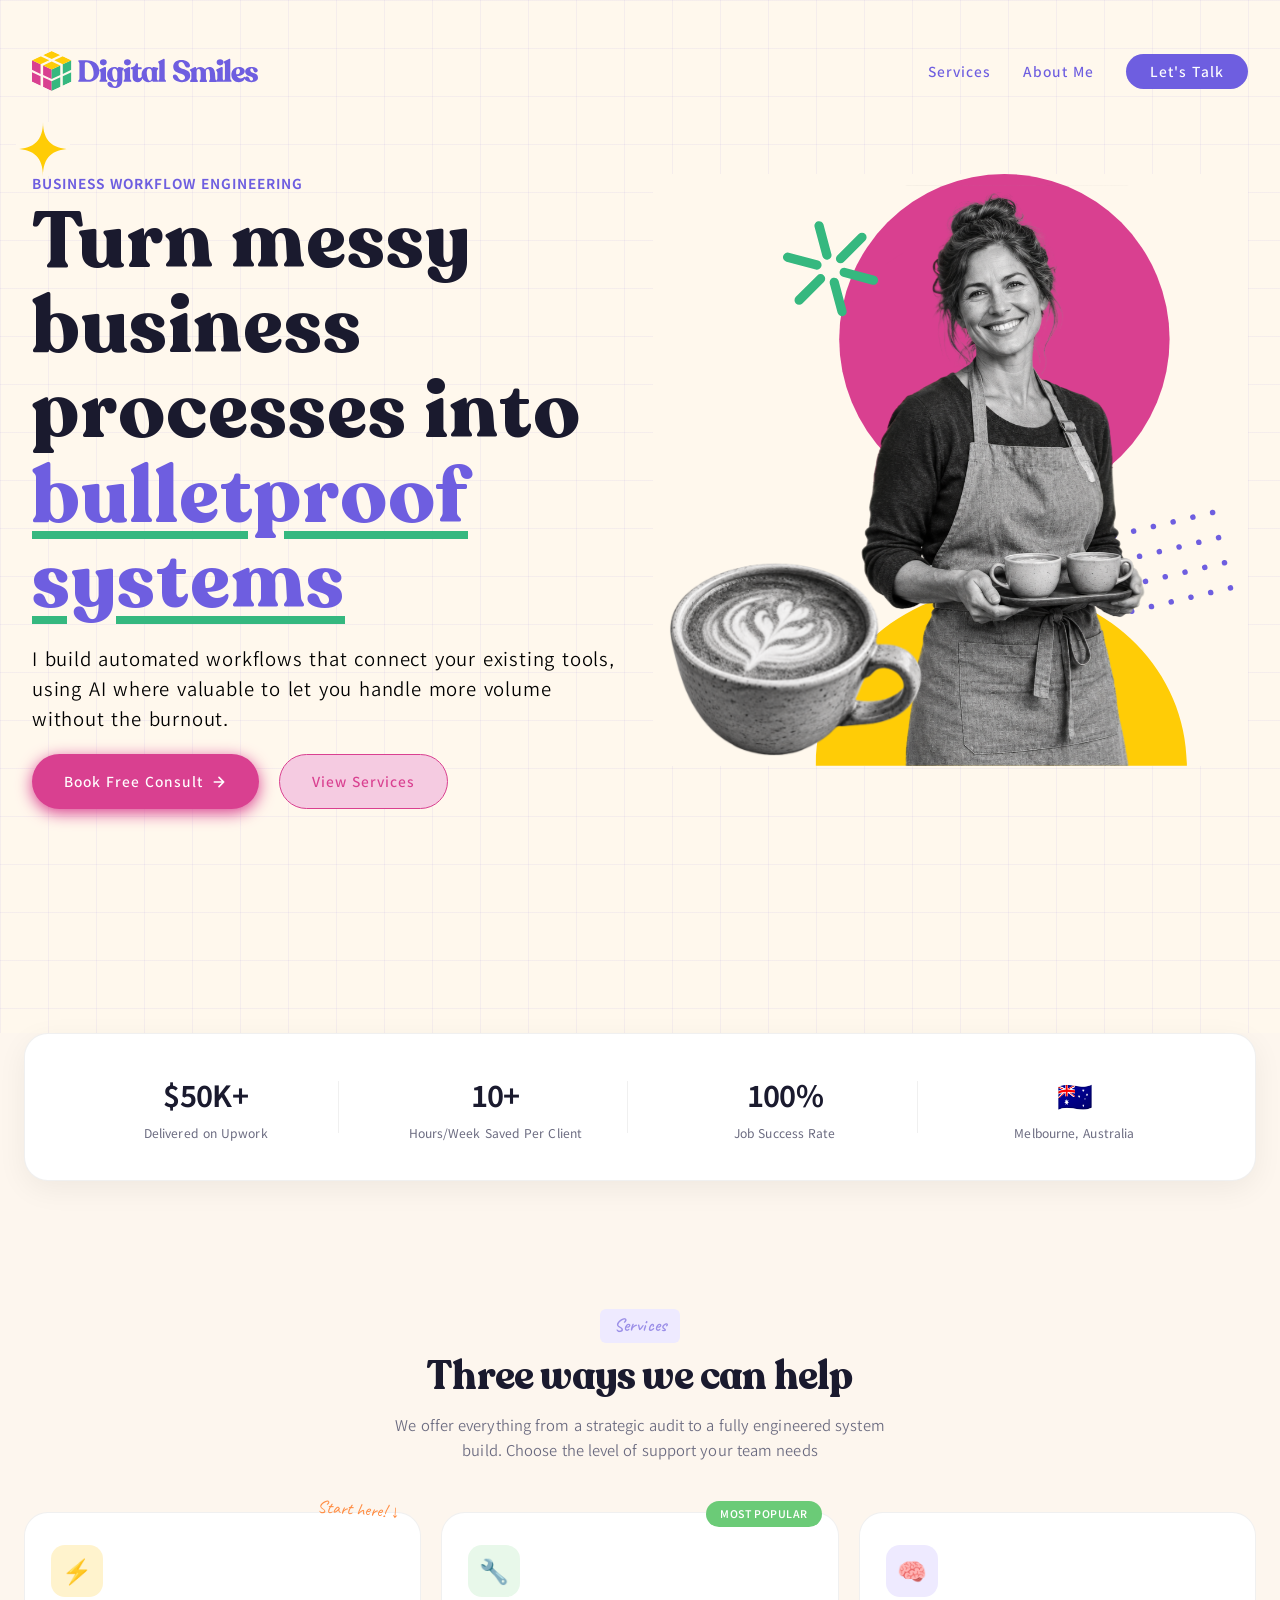
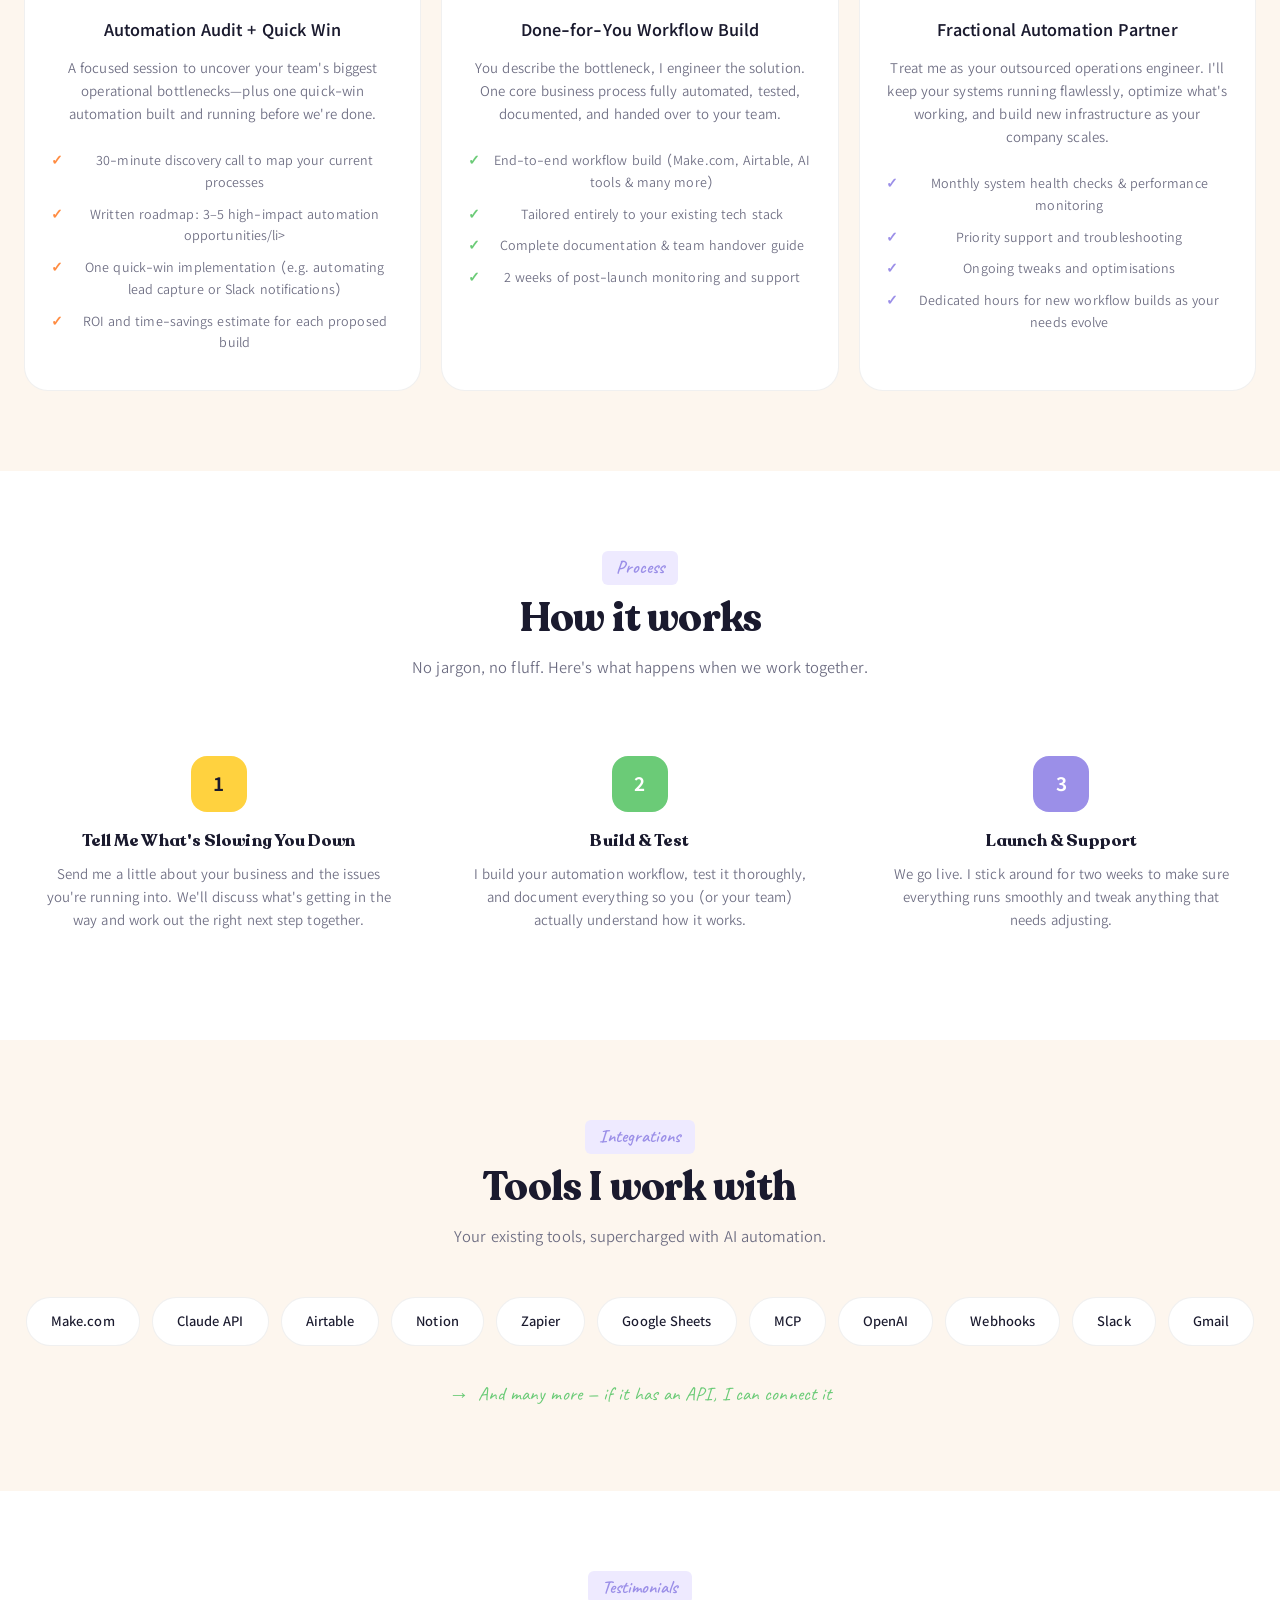
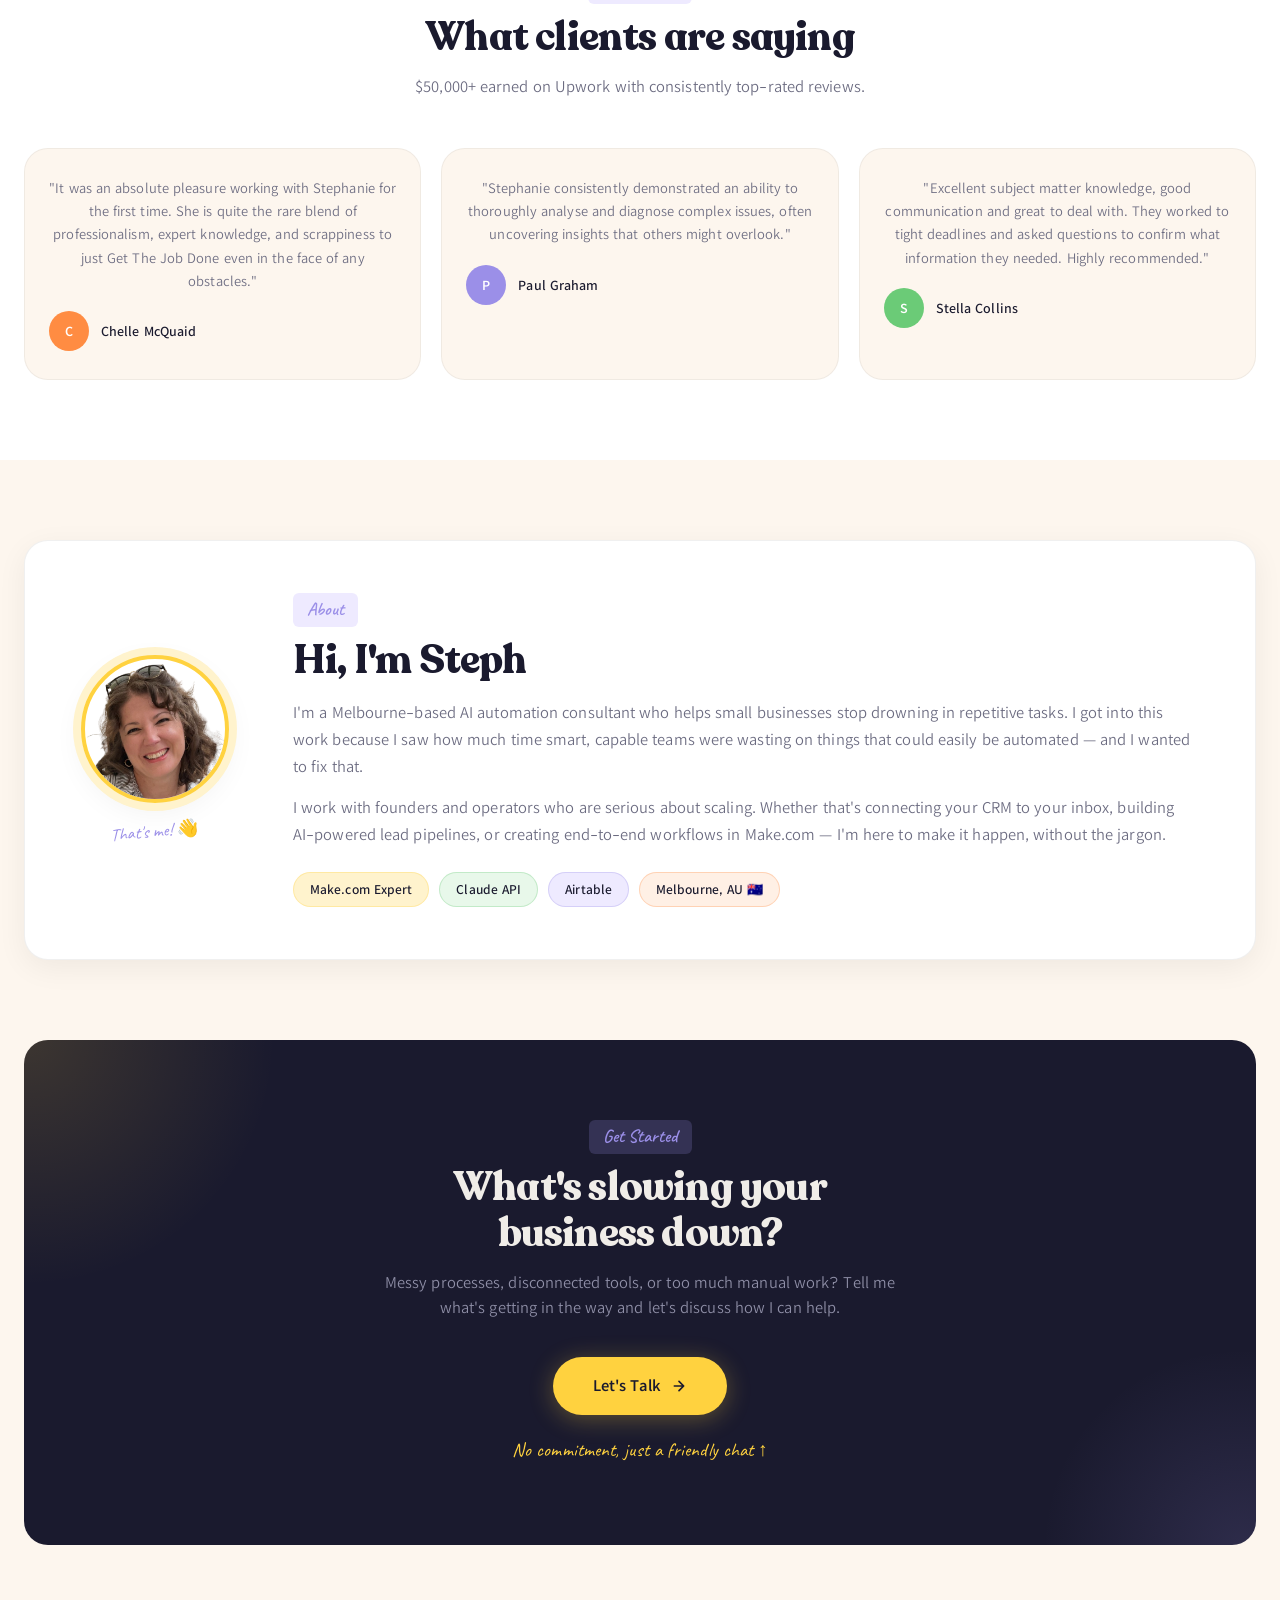
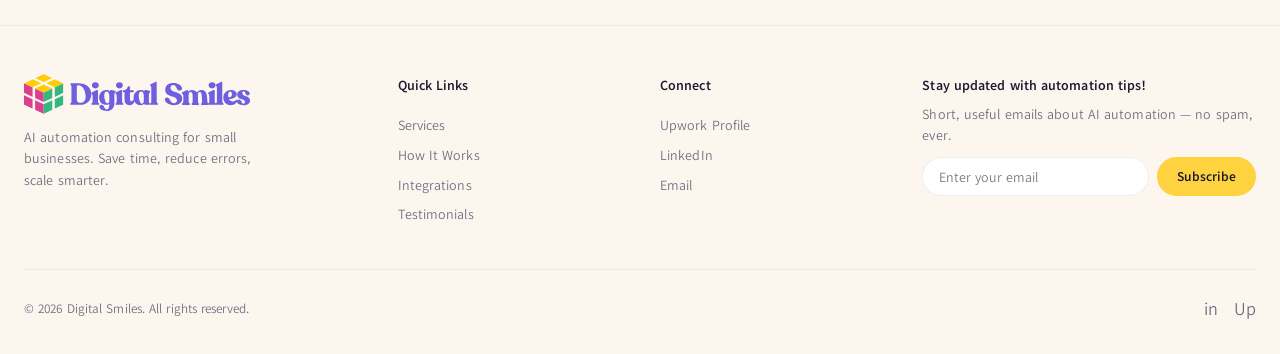
==== commit ffc0ac26: "Use vector hero artwork and refine services and footer" ====
--- a/index.html
+++ b/index.html
@@ -206,15 +206,8 @@
 
 .package-name {
   font-weight: 700; font-size: 1.1rem;
-  margin-bottom: 4px;
-}
-.package-price {
-  font-weight: 800; font-size: 1.4rem;
   margin-bottom: 14px;
 }
-.package:nth-child(1) .package-price { color: var(--accent-orange); }
-.package:nth-child(2) .package-price { color: var(--accent-green); }
-.package:nth-child(3) .package-price { color: var(--accent-purple); }
 
 .package-desc {
   font-size: 0.9rem; color: var(--text-muted);
@@ -574,6 +567,7 @@
   margin-bottom: 40px;
 }
 .footer-brand .logo { margin-bottom: 12px; }
+.footer-brand .logo img { display: block; max-width: 100%; height: auto; }
 .footer-brand p { font-size: 0.85rem; color: var(--text-muted); max-width: 240px; line-height: 1.6; }
 .footer-col h4 { font-size: 0.85rem; font-weight: 700; margin-bottom: 14px; }
 .footer-col a {
@@ -661,7 +655,7 @@
 
   <section class="hero" aria-labelledby="hero-heading">
     <div class="hero-layout">
-      <img class="hero-spark" src="assets/img/hero/spark.png" width="86" height="86" alt="" aria-hidden="true">
+      <img class="hero-spark" src="assets/img/hero/spark.svg" width="86" height="86" alt="" aria-hidden="true">
       <div class="hero-copy">
         <div class="hero-heading-group">
           <p class="hero-eyebrow body-small-uppercase">Business workflow engineering</p>
@@ -676,7 +670,7 @@
           <a href="#services" class="hero-services">View Services</a>
         </div>
       </div>
-      <img class="hero-artwork" src="assets/img/hero/cafe-collage.png" width="645" height="642" alt="A smiling café owner holding two cups of coffee, with a latte and colourful geometric accents." fetchpriority="high">
+      <img class="hero-artwork" src="assets/img/hero/cafe-collage.svg" width="645" height="642" alt="A smiling café owner holding two cups of coffee, with a latte and colourful geometric accents." fetchpriority="high">
     </div>
   </section>
 </div>
@@ -720,7 +714,6 @@
         <div class="package-annotation">Start here! ↓</div>
         <div class="package-icon">⚡</div>
         <div class="package-name">Automation Audit + Quick Win</div>
-        <div class="package-price">$500–$800</div>
         <p class="package-desc">A focused session to uncover your team's biggest operational bottlenecks—plus one quick-win automation built and running before we're done.</p>
         <ul class="package-features">
           <li>30-minute discovery call to map your current processes</li>
@@ -735,7 +728,6 @@
         <div class="package-popular">Most Popular</div>
         <div class="package-icon">🔧</div>
         <div class="package-name">Done-for-You Workflow Build</div>
-        <div class="package-price">$1,500–$3,000</div>
         <p class="package-desc">You describe the bottleneck, I engineer the solution. One core business process fully automated, tested, documented, and handed over to your team.</p>
         <ul class="package-features">
           <li>End-to-end workflow build (Make.com, Airtable, AI tools & many more)</li>
@@ -749,7 +741,6 @@
       <div class="package">
         <div class="package-icon">🧠</div>
         <div class="package-name">Fractional Automation Partner</div>
-        <div class="package-price">Starting at $1,000/mo</div>
         <p class="package-desc">Treat me as your outsourced operations engineer. I'll keep your systems running flawlessly, optimize what's working, and build new infrastructure as your company scales.</p>
         <ul class="package-features">
           <li>Monthly system health checks & performance monitoring</li>
@@ -929,7 +920,7 @@
     <div class="footer-grid">
       <div class="footer-brand">
         <div class="logo">
-          <img src="assets/img/digital-smiles-website-logo.png" alt="Digital Smiles" style="height: 70px; width: auto;">
+          <img src="assets/img/hero/digital-smiles-logo.svg" width="226" height="39" alt="Digital Smiles">
         </div>
         <p>AI automation consulting for small businesses. Save time, reduce errors, scale smarter.</p>
       </div>
